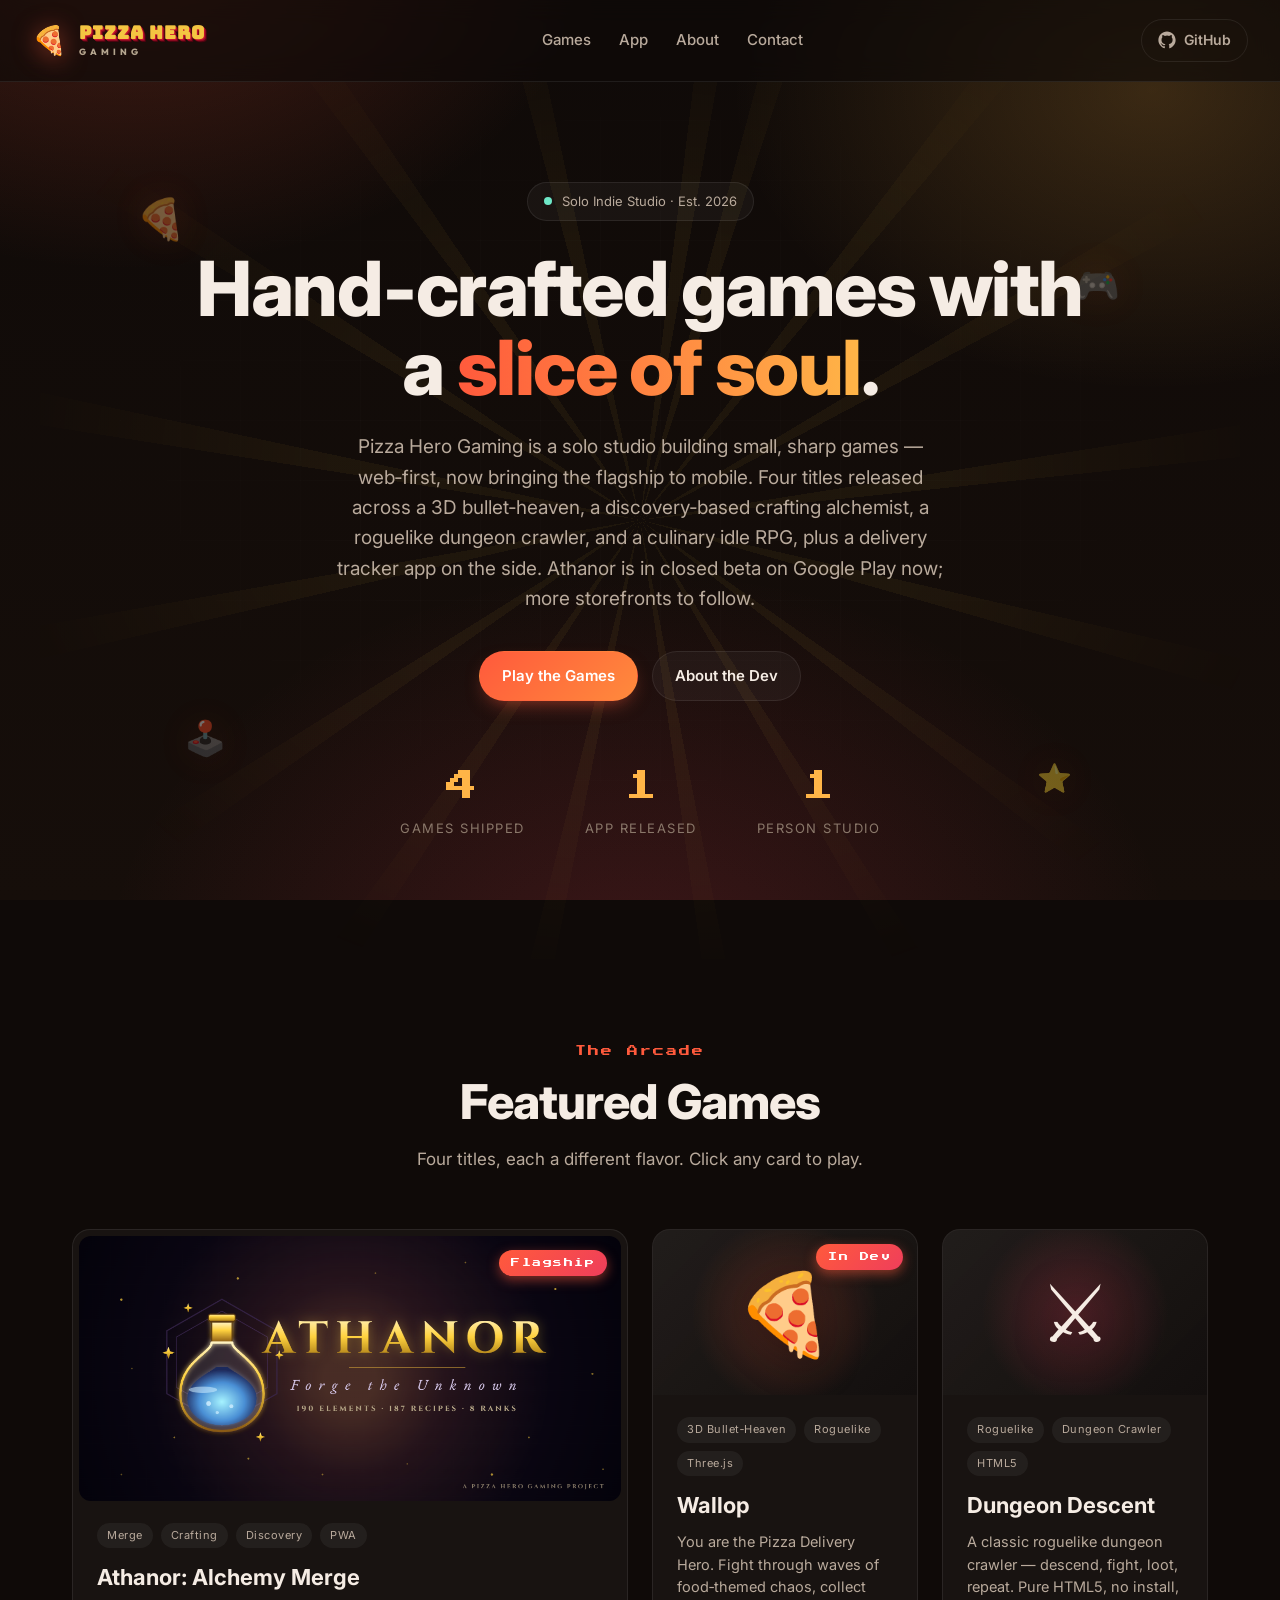
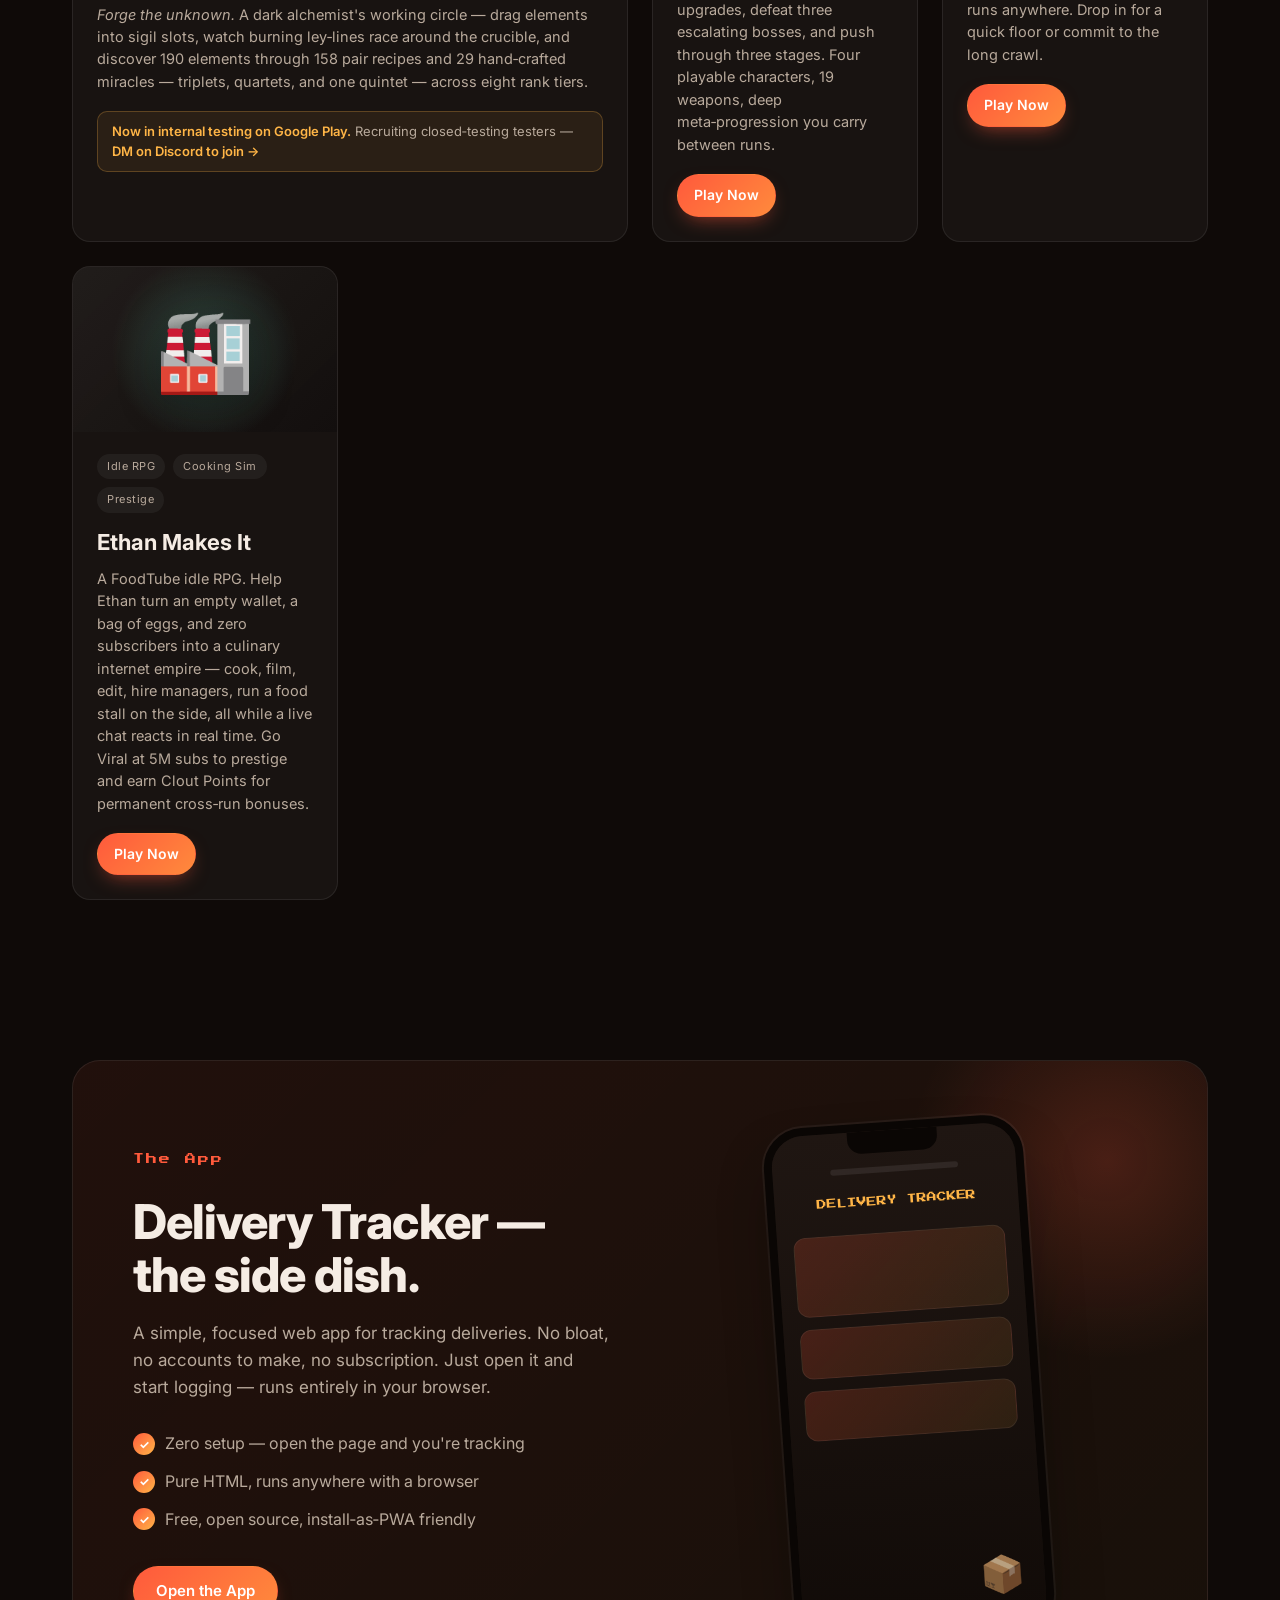
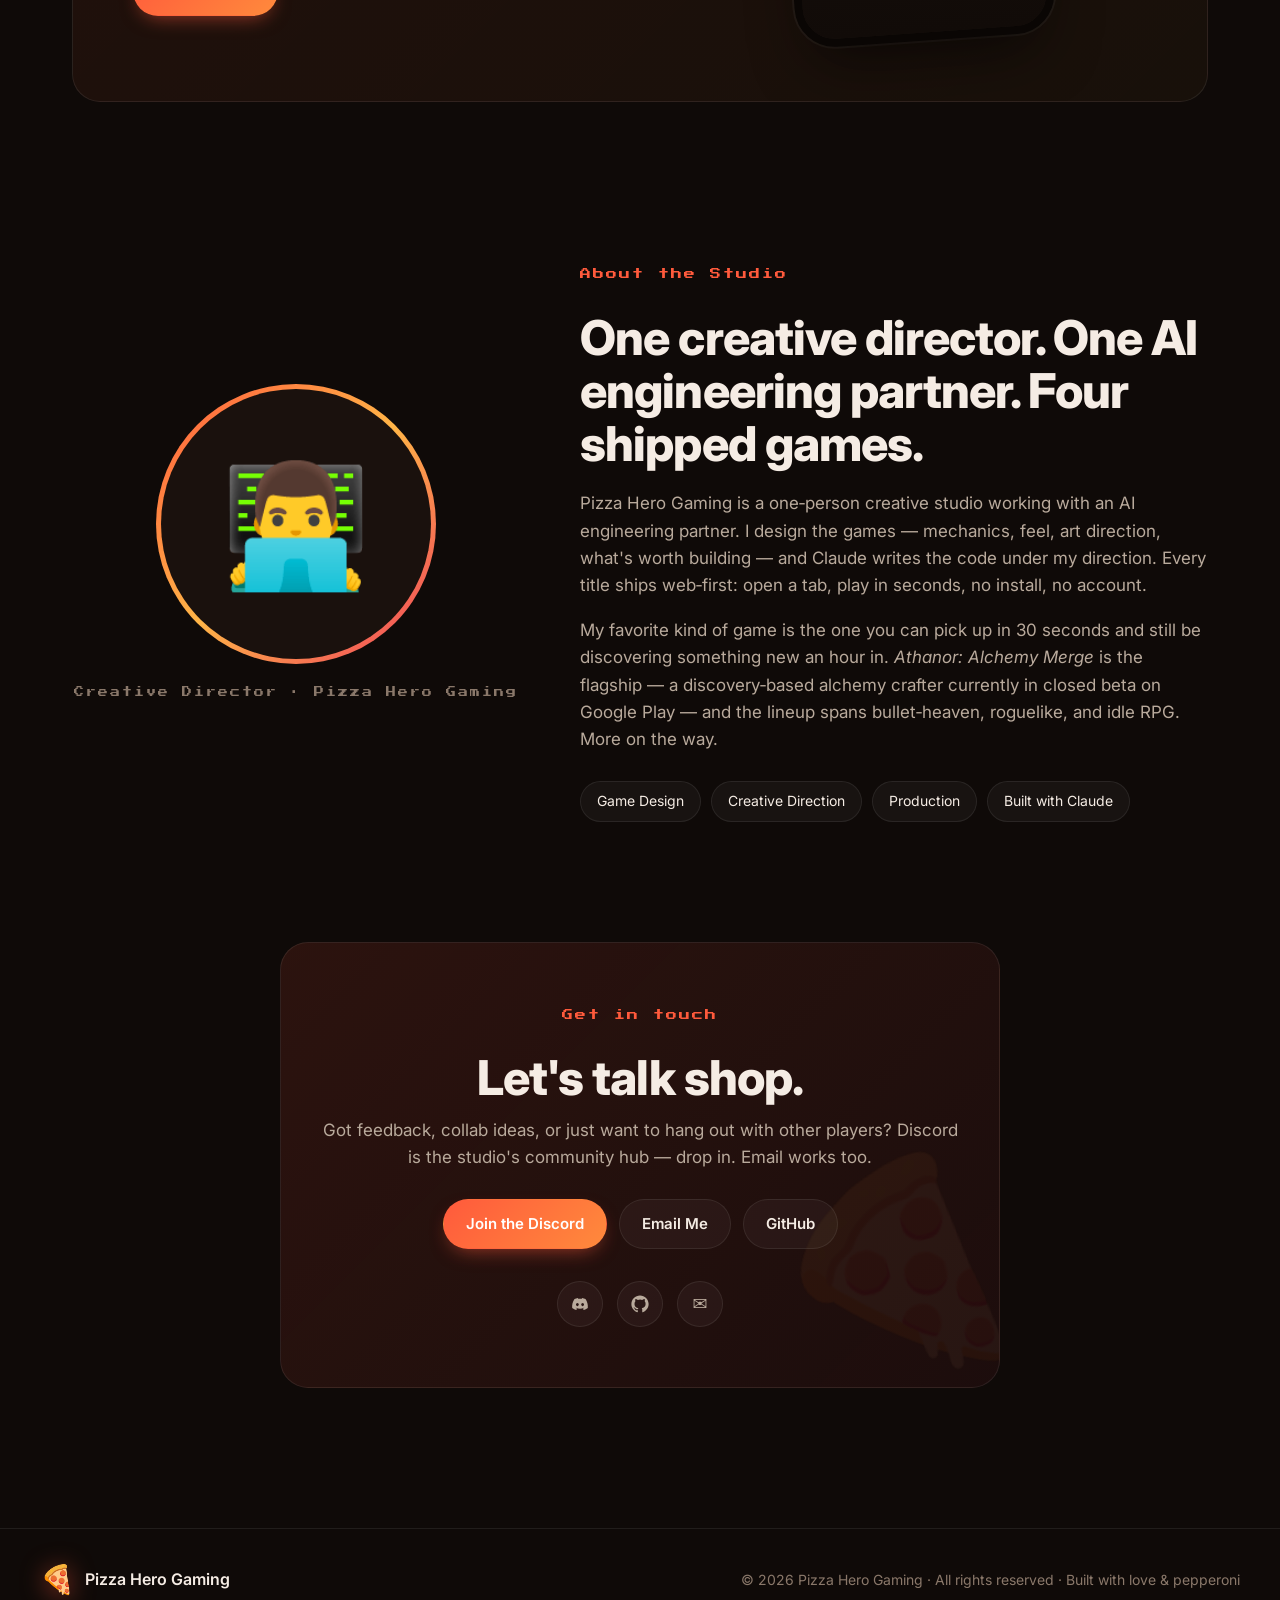
==== index.html @ c2ffacb4 "Polish Athanor flagship card: framed banner + drop redundant CTA - Bump banner max-height from 260px" ====
<!DOCTYPE html>
<html lang="en">
<head>
  <meta charset="UTF-8" />
  <meta name="viewport" content="width=device-width, initial-scale=1.0" />
  <meta name="description" content="Pizza Hero Gaming — solo indie game development. Four games and an app crafted with passion." />
  <meta name="theme-color" content="#0f0a08" />
  <title>Pizza Hero Gaming — Indie Games by a Solo Dev</title>
  <link rel="preconnect" href="https://fonts.googleapis.com" />
  <link rel="preconnect" href="https://fonts.gstatic.com" crossorigin />
  <link href="https://fonts.googleapis.com/css2?family=Press+Start+2P&family=Inter:wght@400;500;600;700;800&family=Bungee&family=Outfit:wght@400;600;800&display=swap" rel="stylesheet" />
  <link rel="stylesheet" href="styles.css" />
  <link rel="icon" href="data:image/svg+xml,%3Csvg xmlns='http://www.w3.org/2000/svg' viewBox='0 0 100 100'%3E%3Ctext y='80' font-size='80'%3E%F0%9F%8D%95%3C/text%3E%3C/svg%3E" />
</head>
<body>
  <a href="#top" class="skip-link">Skip to content</a>

  <!-- Animated background -->
  <div class="bg-glow" aria-hidden="true"></div>
  <div class="bg-grid" aria-hidden="true"></div>

  <!-- NAV -->
  <header class="nav">
    <a href="#top" class="brand" aria-label="Pizza Hero Gaming home">
      <span class="brand-icon">🍕</span>
      <span class="brand-text">
        <span class="brand-name">PIZZA HERO</span>
        <span class="brand-sub">GAMING</span>
      </span>
    </a>
    <nav class="nav-links" aria-label="Primary">
      <a href="#games">Games</a>
      <a href="#app">App</a>
      <a href="#about">About</a>
      <a href="#contact">Contact</a>
    </nav>
    <a href="https://github.com/pizzaherogaming" class="btn btn-ghost btn-sm" target="_blank" rel="noopener">
      <svg viewBox="0 0 24 24" width="18" height="18" fill="currentColor" aria-hidden="true"><path d="M12 .5C5.65.5.5 5.65.5 12c0 5.08 3.29 9.39 7.86 10.91.58.11.79-.25.79-.56v-2c-3.2.7-3.87-1.36-3.87-1.36-.52-1.32-1.27-1.67-1.27-1.67-1.04-.71.08-.69.08-.69 1.15.08 1.76 1.18 1.76 1.18 1.02 1.76 2.69 1.25 3.35.96.1-.75.4-1.25.73-1.54-2.55-.29-5.24-1.28-5.24-5.7 0-1.26.45-2.29 1.19-3.1-.12-.29-.51-1.47.11-3.06 0 0 .97-.31 3.18 1.19a11 11 0 0 1 5.79 0c2.21-1.5 3.18-1.19 3.18-1.19.62 1.59.23 2.77.11 3.06.74.81 1.19 1.84 1.19 3.1 0 4.43-2.69 5.41-5.25 5.69.41.36.78 1.06.78 2.14v3.17c0 .31.21.68.8.56C20.21 21.38 23.5 17.08 23.5 12 23.5 5.65 18.35.5 12 .5Z"/></svg>
      GitHub
    </a>
  </header>

  <!-- HERO -->
  <section id="top" class="hero">
    <div class="hero-bg" aria-hidden="true">
      <div class="hero-rays"></div>
      <div class="hero-shockwave"></div>
    </div>
    <div class="hero-inner">
      <div class="hero-badge">
        <span class="pulse"></span>
        Solo Indie Studio · Est. 2026
      </div>
      <h1 class="hero-title">
        Hand‑crafted games with a <span class="grad">slice of soul</span>.
      </h1>
      <p class="hero-lede">
        Pizza Hero Gaming is a solo studio building small, sharp games — web‑first,
        now bringing the flagship to mobile. Four titles released across a 3D bullet‑heaven,
        a discovery‑based crafting alchemist, a roguelike dungeon crawler, and a culinary
        idle RPG, plus a delivery tracker app on the side. Athanor is in closed beta on
        Google Play now; more storefronts to follow.
      </p>
      <div class="hero-cta">
        <a href="#games" class="btn btn-primary">Play the Games</a>
        <a href="#about" class="btn btn-secondary">About the Dev</a>
      </div>
      <div class="hero-stats">
        <div class="stat">
          <div class="stat-num">4</div>
          <div class="stat-label">Games shipped</div>
        </div>
        <div class="stat">
          <div class="stat-num">1</div>
          <div class="stat-label">App released</div>
        </div>
        <div class="stat">
          <div class="stat-num">1</div>
          <div class="stat-label">Person studio</div>
        </div>
      </div>
    </div>

    <!-- Floating pizza slices -->
    <div class="float float-1" aria-hidden="true">🍕</div>
    <div class="float float-2" aria-hidden="true">🎮</div>
    <div class="float float-3" aria-hidden="true">🕹️</div>
    <div class="float float-4" aria-hidden="true">⭐</div>
  </section>

  <!-- GAMES -->
  <section id="games" class="section">
    <div class="section-header">
      <span class="eyebrow">The Arcade</span>
      <h2>Featured Games</h2>
      <p class="section-lede">
        Four titles, each a different flavor. Click any card to play.
      </p>
    </div>

    <div class="games-grid">
      <!-- ATHANOR -->
      <article class="game-card featured" style="--accent: #ffb547;">
        <div class="game-art game-art-banner" aria-hidden="true">
          <img src="assets/feature-graphic.png" alt="" width="1024" height="500" loading="lazy" />
          <span class="ribbon">Flagship</span>
        </div>
        <div class="game-body">
          <div class="game-meta">
            <span class="tag">Merge</span>
            <span class="tag">Crafting</span>
            <span class="tag">Discovery</span>
            <span class="tag">PWA</span>
          </div>
          <h3>Athanor: Alchemy Merge</h3>
          <p>
            <em>Forge the unknown.</em> A dark alchemist's working circle — drag elements
            into sigil slots, watch burning ley‑lines race around the crucible, and
            discover 190 elements through 158 pair recipes and 29 hand‑crafted miracles —
            triplets, quartets, and one quintet — across eight rank tiers.
          </p>
          <div class="beta-callout">
            <strong>Now in internal testing on Google Play.</strong> Recruiting closed‑testing testers — <a href="https://discord.gg/WPsNeR7wyJ" target="_blank" rel="noopener">DM on Discord to join →</a>
          </div>
        </div>
      </article>

      <!-- WALLOP -->
      <article class="game-card" style="--accent: #ff5a3c;">
        <div class="game-art" aria-hidden="true">
          <span class="game-emoji">🍕</span>
          <div class="game-art-glow"></div>
          <span class="ribbon">In Dev</span>
        </div>
        <div class="game-body">
          <div class="game-meta">
            <span class="tag">3D Bullet‑Heaven</span>
            <span class="tag">Roguelike</span>
            <span class="tag">Three.js</span>
          </div>
          <h3>Wallop</h3>
          <p>
            You are the Pizza Delivery Hero. Fight through waves of food‑themed chaos,
            collect upgrades, defeat three escalating bosses, and push through three stages.
            Four playable characters, 19 weapons, deep meta‑progression you carry between runs.
          </p>
          <div class="game-actions">
            <a href="https://pizzaherogaming.github.io/Wallop/" target="_blank" rel="noopener" class="btn btn-primary btn-sm">Play Now</a>
          </div>
        </div>
      </article>

      <!-- DUNGEON-DESCENT -->
      <article class="game-card" style="--accent: #ef3e5b;">
        <div class="game-art" aria-hidden="true">
          <span class="game-emoji">⚔️</span>
          <div class="game-art-glow"></div>
        </div>
        <div class="game-body">
          <div class="game-meta">
            <span class="tag">Roguelike</span>
            <span class="tag">Dungeon Crawler</span>
            <span class="tag">HTML5</span>
          </div>
          <h3>Dungeon Descent</h3>
          <p>
            A classic roguelike dungeon crawler — descend, fight, loot, repeat. Pure
            HTML5, no install, runs anywhere. Drop in for a quick floor or commit to
            the long crawl.
          </p>
          <div class="game-actions">
            <a href="https://pizzaherogaming.github.io/Dungeon-Descent/" target="_blank" rel="noopener" class="btn btn-primary btn-sm">Play Now</a>
          </div>
        </div>
      </article>

      <!-- ETHAN MAKES IT -->
      <article class="game-card" style="--accent: #6ee7c7;">
        <div class="game-art" aria-hidden="true">
          <span class="game-emoji">🏭</span>
          <div class="game-art-glow"></div>
        </div>
        <div class="game-body">
          <div class="game-meta">
            <span class="tag">Idle RPG</span>
            <span class="tag">Cooking Sim</span>
            <span class="tag">Prestige</span>
          </div>
          <h3>Ethan Makes It</h3>
          <p>
            A FoodTube idle RPG. Help Ethan turn an empty wallet, a bag of eggs, and
            zero subscribers into a culinary internet empire — cook, film, edit, hire
            managers, run a food stall on the side, all while a live chat reacts in
            real time. Go Viral at 5M subs to prestige and earn Clout Points for
            permanent cross‑run bonuses.
          </p>
          <div class="game-actions">
            <a href="https://pizzaherogaming.github.io/EthanMakesIt/" target="_blank" rel="noopener" class="btn btn-primary btn-sm">Play Now</a>
          </div>
        </div>
      </article>
    </div>
  </section>

  <!-- APP -->
  <section id="app" class="section app-section">
    <div class="app-wrap">
      <div class="app-copy">
        <span class="eyebrow">The App</span>
        <h2>Delivery Tracker — the side dish.</h2>
        <p>
          A simple, focused web app for tracking deliveries. No bloat, no accounts to make,
          no subscription. Just open it and start logging — runs entirely in your browser.
        </p>
        <ul class="bullets">
          <li><span class="check">✓</span> Zero setup — open the page and you're tracking</li>
          <li><span class="check">✓</span> Pure HTML, runs anywhere with a browser</li>
          <li><span class="check">✓</span> Free, open source, install‑as‑PWA friendly</li>
        </ul>
        <div class="app-cta">
          <a href="https://pizzaherogaming.github.io/delivery-tracker/" target="_blank" rel="noopener" class="btn btn-primary">Open the App</a>
        </div>
      </div>
      <div class="app-mock" aria-hidden="true">
        <div class="phone">
          <div class="phone-notch"></div>
          <div class="phone-screen">
            <div class="screen-bar"></div>
            <div class="screen-title">DELIVERY TRACKER</div>
            <div class="screen-card"></div>
            <div class="screen-card sm"></div>
            <div class="screen-card sm"></div>
            <div class="screen-emoji">📦</div>
          </div>
        </div>
      </div>
    </div>
  </section>

  <!-- ABOUT -->
  <section id="about" class="section about-section">
    <div class="about-grid">
      <div class="about-photo" aria-hidden="true">
        <div class="photo-frame">
          <span class="photo-emoji">👨‍💻</span>
        </div>
        <div class="photo-tag">Creative Director · Pizza Hero Gaming</div>
      </div>
      <div class="about-copy">
        <span class="eyebrow">About the Studio</span>
        <h2>One creative director. One AI engineering partner. Four shipped games.</h2>
        <p>
          Pizza Hero Gaming is a one‑person creative studio working with an AI engineering
          partner. I design the games — mechanics, feel, art direction, what's worth
          building — and Claude writes the code under my direction. Every title ships
          web‑first: open a tab, play in seconds, no install, no account.
        </p>
        <p>
          My favorite kind of game is the one you can pick up in 30 seconds and still be
          discovering something new an hour in. <em>Athanor: Alchemy Merge</em> is the
          flagship — a discovery‑based alchemy crafter currently in closed beta on Google
          Play — and the lineup spans bullet‑heaven, roguelike, and idle RPG. More on
          the way.
        </p>
        <div class="skills">
          <span class="skill">Game Design</span>
          <span class="skill">Creative Direction</span>
          <span class="skill">Production</span>
          <span class="skill">Built with Claude</span>
        </div>
      </div>
    </div>
  </section>

  <!-- CONTACT -->
  <section id="contact" class="section contact-section">
    <div class="contact-card">
      <span class="eyebrow">Get in touch</span>
      <h2>Let's talk shop.</h2>
      <p>Got feedback, collab ideas, or just want to hang out with other players? Discord is the studio's community hub — drop in. Email works too.</p>
      <div class="contact-actions">
        <a href="https://discord.gg/WPsNeR7wyJ" target="_blank" rel="noopener" class="btn btn-primary">Join the Discord</a>
        <a href="mailto:pizzaherogaming@gmail.com" class="btn btn-secondary">Email Me</a>
        <a href="https://github.com/pizzaherogaming" target="_blank" rel="noopener" class="btn btn-secondary">GitHub</a>
      </div>
      <div class="socials">
        <a href="https://discord.gg/WPsNeR7wyJ" target="_blank" rel="noopener" aria-label="Discord" class="social">
          <svg viewBox="0 0 24 24" width="18" height="18" fill="currentColor" aria-hidden="true"><path d="M19.27 5.33C17.94 4.71 16.5 4.26 15 4a.09.09 0 0 0-.07.03c-.18.33-.39.76-.53 1.09a16.09 16.09 0 0 0-4.8 0c-.14-.34-.35-.76-.54-1.09-.01-.02-.04-.03-.07-.03-1.5.26-2.93.71-4.27 1.33-.01 0-.02.01-.03.02-2.72 4.07-3.47 8.03-3.1 11.95 0 .02.01.04.03.05 1.8 1.32 3.53 2.12 5.24 2.65.03.01.06 0 .07-.02.4-.55.76-1.13 1.07-1.74.02-.04 0-.08-.04-.09-.57-.22-1.11-.48-1.64-.78-.04-.02-.04-.08-.01-.11.11-.08.22-.17.33-.25.02-.02.05-.02.07-.01 3.44 1.57 7.15 1.57 10.55 0 .02-.01.05-.01.07.01.11.09.22.17.33.26.04.03.04.09-.01.11-.52.31-1.07.56-1.64.78-.04.01-.05.06-.04.09.32.61.68 1.19 1.07 1.74.03.01.06.02.09.01 1.72-.53 3.45-1.33 5.25-2.65.02-.01.03-.03.03-.05.44-4.53-.73-8.46-3.1-11.95-.01-.01-.02-.02-.04-.02zM8.52 14.91c-1.03 0-1.89-.95-1.89-2.12s.84-2.12 1.89-2.12c1.06 0 1.9.96 1.89 2.12 0 1.17-.84 2.12-1.89 2.12zm6.97 0c-1.03 0-1.89-.95-1.89-2.12s.84-2.12 1.89-2.12c1.06 0 1.9.96 1.89 2.12 0 1.17-.83 2.12-1.89 2.12z"/></svg>
        </a>
        <a href="https://github.com/pizzaherogaming" target="_blank" rel="noopener" aria-label="GitHub" class="social">
          <svg viewBox="0 0 24 24" width="18" height="18" fill="currentColor" aria-hidden="true"><path d="M12 .5C5.65.5.5 5.65.5 12c0 5.08 3.29 9.39 7.86 10.91.58.11.79-.25.79-.56v-2c-3.2.7-3.87-1.36-3.87-1.36-.52-1.32-1.27-1.67-1.27-1.67-1.04-.71.08-.69.08-.69 1.15.08 1.76 1.18 1.76 1.18 1.02 1.76 2.69 1.25 3.35.96.1-.75.4-1.25.73-1.54-2.55-.29-5.24-1.28-5.24-5.7 0-1.26.45-2.29 1.19-3.1-.12-.29-.51-1.47.11-3.06 0 0 .97-.31 3.18 1.19a11 11 0 0 1 5.79 0c2.21-1.5 3.18-1.19 3.18-1.19.62 1.59.23 2.77.11 3.06.74.81 1.19 1.84 1.19 3.1 0 4.43-2.69 5.41-5.25 5.69.41.36.78 1.06.78 2.14v3.17c0 .31.21.68.8.56C20.21 21.38 23.5 17.08 23.5 12 23.5 5.65 18.35.5 12 .5Z"/></svg>
        </a>
        <a href="mailto:pizzaherogaming@gmail.com" aria-label="Email" class="social">✉</a>
      </div>
    </div>
  </section>

  <!-- FOOTER -->
  <footer class="footer">
    <div class="footer-inner">
      <div class="footer-brand">
        <span class="brand-icon">🍕</span>
        <span>Pizza Hero Gaming</span>
      </div>
      <div class="footer-meta">
        © <span id="year"></span> Pizza Hero Gaming · All rights reserved · Built with love &amp; pepperoni
      </div>
    </div>
  </footer>

  <script src="script.js"></script>
</body>
</html>
---- styles.css ----
/* =========================================================
   PIZZA HERO GAMING — stylesheet
   Pizza-warm palette × dark gaming aesthetic
   ========================================================= */

:root {
  /* Palette */
  --bg: #0f0a08;
  --bg-2: #1a110d;
  --surface: rgba(255, 255, 255, 0.04);
  --surface-2: rgba(255, 255, 255, 0.06);
  --border: rgba(255, 255, 255, 0.08);
  --text: #f5ece4;
  --text-dim: #b9aa9c;
  --text-faint: #8a786a;

  --primary: #ff5a3c;       /* tomato red */
  --primary-2: #ff8a3c;     /* orange */
  --accent: #ffb547;        /* cheese yellow */
  --accent-2: #ef3e5b;      /* pepperoni */
  --good: #6ee7c7;

  /* Effects */
  --shadow-lg: 0 30px 80px -20px rgba(255, 90, 60, 0.25),
               0 10px 30px -10px rgba(0, 0, 0, 0.5);
  --shadow-md: 0 10px 30px -10px rgba(0, 0, 0, 0.5);
  --radius: 18px;
  --radius-sm: 10px;

  /* Type */
  --font-display: 'Press Start 2P', system-ui, sans-serif;
  --font-body: 'Inter', system-ui, -apple-system, Segoe UI, Roboto, sans-serif;
}

* { box-sizing: border-box; }

html { scroll-behavior: smooth; }

body {
  margin: 0;
  background: var(--bg);
  color: var(--text);
  font-family: var(--font-body);
  font-size: 16px;
  line-height: 1.6;
  -webkit-font-smoothing: antialiased;
  overflow-x: hidden;
}

a { color: inherit; text-decoration: none; }

/* Beta / testing callout (game cards) */
.beta-callout {
  margin-top: 14px;
  padding: 10px 14px;
  background: rgba(255, 181, 71, 0.08);
  border: 1px solid rgba(255, 181, 71, 0.25);
  border-radius: var(--radius-sm);
  font-size: 13px;
  color: var(--text-dim);
  line-height: 1.5;
}
.beta-callout strong {
  color: var(--accent);
  font-weight: 600;
}
.beta-callout a {
  color: var(--accent);
  font-weight: 600;
  white-space: nowrap;
}
.beta-callout a:hover { text-decoration: underline; }

/* Keyboard-only skip link */
.skip-link {
  position: absolute;
  top: -100px;
  left: 16px;
  padding: 12px 18px;
  background: var(--primary);
  color: #fff;
  font-weight: 600;
  border-radius: 8px;
  z-index: 100;
  transition: top 0.2s ease;
}
.skip-link:focus { top: 16px; outline: 2px solid var(--accent); outline-offset: 2px; }

/* =========================================================
   Background glow + grid
   ========================================================= */
.bg-glow {
  position: fixed; inset: 0; z-index: -2;
  background:
    radial-gradient(800px 600px at 10% -10%, rgba(255, 90, 60, 0.25), transparent 60%),
    radial-gradient(700px 500px at 90% 10%, rgba(255, 181, 71, 0.18), transparent 60%),
    radial-gradient(900px 700px at 50% 110%, rgba(239, 62, 91, 0.18), transparent 60%),
    linear-gradient(180deg, #0f0a08 0%, #160e0a 100%);
}

.bg-grid {
  position: fixed; inset: 0; z-index: -1; opacity: 0.35;
  background-image:
    linear-gradient(rgba(255, 255, 255, 0.04) 1px, transparent 1px),
    linear-gradient(90deg, rgba(255, 255, 255, 0.04) 1px, transparent 1px);
  background-size: 60px 60px;
  mask-image: radial-gradient(ellipse at center, black 30%, transparent 80%);
}

/* =========================================================
   NAV
   ========================================================= */
.nav {
  position: sticky; top: 0; z-index: 50;
  display: flex; align-items: center; justify-content: space-between;
  padding: 18px 32px;
  backdrop-filter: blur(12px);
  -webkit-backdrop-filter: blur(12px);
  background: rgba(15, 10, 8, 0.65);
  border-bottom: 1px solid var(--border);
}

.brand {
  display: flex; align-items: center; gap: 12px;
  font-weight: 800;
}

.brand-icon {
  font-size: 28px;
  filter: drop-shadow(0 4px 12px rgba(255, 90, 60, 0.5));
  animation: spin 30s linear infinite;
  display: inline-block;
}

@keyframes spin { to { transform: rotate(360deg); } }

.brand-text {
  display: flex; flex-direction: column; line-height: 1;
}

.brand-name {
  font-family: 'Bungee', sans-serif;
  font-size: 18px;
  letter-spacing: 0.035em;
  color: #f4c542;
  text-shadow:
    1px 1px 0 #c8102e,
    2px 2px 0 #8b0a1f,
    3px 3px 0 #4a0410;
  display: inline-flex;
  gap: 0.015em;
}
.brand-name span {
  display: inline-block;
  opacity: 0;
  transform: scale(2) translateY(-8px) rotate(-6deg);
  animation: brand-letter 0.55s cubic-bezier(0.34, 1.7, 0.64, 1) forwards;
}
.brand-name .brand-space { width: 0.3em; }
@keyframes brand-letter {
  0%   { opacity: 0; transform: scale(2) translateY(-8px) rotate(-6deg); }
  60%  { opacity: 1; transform: scale(0.9) translateY(0) rotate(2deg); }
  100% { opacity: 1; transform: scale(1) translateY(0) rotate(0); }
}

.brand-sub {
  font-family: 'Outfit', sans-serif;
  font-weight: 800;
  font-size: 9px;
  color: rgba(245, 230, 200, 0.7);
  margin-top: 5px;
  letter-spacing: 0.45em;
}

.nav-links {
  display: flex; gap: 28px;
  font-weight: 500;
  font-size: 15px;
}

.nav-links a {
  color: var(--text-dim);
  transition: color 0.2s ease;
  position: relative;
}

.nav-links a:hover { color: var(--text); }
.nav-links a::after {
  content: '';
  position: absolute; left: 0; right: 0; bottom: -6px;
  height: 2px; background: var(--primary);
  transform: scaleX(0); transform-origin: left;
  transition: transform 0.25s ease;
}
.nav-links a:hover::after { transform: scaleX(1); }

/* =========================================================
   Buttons
   ========================================================= */
.btn {
  display: inline-flex; align-items: center; gap: 8px;
  padding: 12px 22px;
  border-radius: 999px;
  font-weight: 600;
  font-size: 15px;
  cursor: pointer;
  transition: transform 0.15s ease, box-shadow 0.2s ease, background 0.2s ease;
  border: 1px solid transparent;
  white-space: nowrap;
}

.btn-sm { padding: 9px 16px; font-size: 14px; }

.btn-primary {
  background: linear-gradient(135deg, var(--primary), var(--primary-2));
  color: #fff;
  box-shadow: 0 8px 20px -8px rgba(255, 90, 60, 0.6);
}
.btn-primary:hover {
  transform: translateY(-2px);
  box-shadow: 0 12px 28px -8px rgba(255, 90, 60, 0.8);
}

.btn-secondary {
  background: var(--surface);
  color: var(--text);
  border-color: var(--border);
}
.btn-secondary:hover {
  background: var(--surface-2);
  transform: translateY(-2px);
}

.btn-ghost {
  background: transparent;
  color: var(--text-dim);
  border-color: var(--border);
}
.btn-ghost:hover {
  color: var(--text);
  background: var(--surface);
  border-color: rgba(255, 255, 255, 0.2);
}

/* =========================================================
   HERO
   ========================================================= */
.hero {
  position: relative;
  padding: 100px 32px 120px;
  max-width: 1200px;
  margin: 0 auto;
  text-align: center;
  overflow: hidden;
}

/* Splash-derived ambient backdrop (rays + one-time shockwave) */
.hero-bg {
  position: absolute;
  inset: 0;
  z-index: 0;
  pointer-events: none;
  mask-image: radial-gradient(ellipse at 50% 45%, black 35%, transparent 78%);
  -webkit-mask-image: radial-gradient(ellipse at 50% 45%, black 35%, transparent 78%);
}
.hero-rays {
  position: absolute;
  top: 50%; left: 50%;
  width: 220vmax; height: 220vmax;
  background: repeating-conic-gradient(
    from 0deg,
    rgba(244, 197, 66, 0.055) 0deg 3deg,
    transparent 3deg 22deg
  );
  transform: translate(-50%, -50%) rotate(15deg);
  animation: hero-rays-spin 90s linear infinite;
}
@keyframes hero-rays-spin {
  from { transform: translate(-50%, -50%) rotate(15deg); }
  to   { transform: translate(-50%, -50%) rotate(375deg); }
}
.hero-shockwave {
  position: absolute;
  left: 50%; top: 38%;
  width: 100px; height: 100px;
  border-radius: 50%;
  border: 2px solid rgba(244, 197, 66, 0.55);
  transform: translate(-50%, -50%) scale(0);
  opacity: 0;
  animation: hero-shockwave 1.5s 0.5s cubic-bezier(0.16, 1, 0.3, 1) forwards;
}
@keyframes hero-shockwave {
  0%   { opacity: 0.55; transform: translate(-50%, -50%) scale(0);  border-width: 3px; }
  100% { opacity: 0;    transform: translate(-50%, -50%) scale(11); border-width: 1px; }
}

@media (prefers-reduced-motion: reduce) {
  .hero-rays { animation: none; }
  .hero-shockwave { animation: none; opacity: 0; }
  .brand-name span { animation: none; opacity: 1; transform: none; }
  .brand-icon { animation: none; }
}

.hero-inner { position: relative; z-index: 2; max-width: 900px; margin: 0 auto; }

.hero-badge {
  display: inline-flex; align-items: center; gap: 10px;
  padding: 8px 16px;
  background: var(--surface);
  border: 1px solid var(--border);
  border-radius: 999px;
  font-size: 13px;
  color: var(--text-dim);
  margin-bottom: 28px;
}

.pulse {
  width: 8px; height: 8px; border-radius: 50%;
  background: var(--good);
  box-shadow: 0 0 0 0 rgba(110, 231, 199, 0.6);
  animation: pulse 2s infinite;
}

@keyframes pulse {
  0%   { box-shadow: 0 0 0 0 rgba(110, 231, 199, 0.6); }
  70%  { box-shadow: 0 0 0 12px rgba(110, 231, 199, 0); }
  100% { box-shadow: 0 0 0 0 rgba(110, 231, 199, 0); }
}

.hero-title {
  font-size: clamp(40px, 7vw, 76px);
  font-weight: 800;
  line-height: 1.05;
  letter-spacing: -0.02em;
  margin: 0 0 24px;
}

.grad {
  background: linear-gradient(90deg, var(--primary), var(--accent), var(--primary));
  background-size: 200% 100%;
  -webkit-background-clip: text;
  background-clip: text;
  color: transparent;
  animation: shimmer 6s linear infinite;
}

@keyframes shimmer {
  to { background-position: 200% 0; }
}

.hero-lede {
  font-size: 19px;
  color: var(--text-dim);
  max-width: 620px;
  margin: 0 auto 36px;
}

.hero-cta {
  display: flex; gap: 14px; justify-content: center; flex-wrap: wrap;
  margin-bottom: 60px;
}

.hero-stats {
  display: flex; justify-content: center; gap: 60px; flex-wrap: wrap;
}

.stat-num {
  font-family: var(--font-display);
  font-size: 32px;
  color: var(--accent);
  margin-bottom: 6px;
}

.stat-label {
  font-size: 13px;
  color: var(--text-faint);
  text-transform: uppercase;
  letter-spacing: 1.5px;
}

/* Floating emoji */
.float {
  position: absolute;
  font-size: 40px;
  opacity: 0.4;
  z-index: 1;
  animation: drift 12s ease-in-out infinite;
  filter: drop-shadow(0 0 20px rgba(255, 90, 60, 0.3));
}
.float-1 { top: 12%;  left: 8%;  animation-delay: 0s; }
.float-2 { top: 20%;  right: 10%; animation-delay: 2s; font-size: 36px; }
.float-3 { bottom: 22%; left: 12%; animation-delay: 4s; font-size: 34px; }
.float-4 { bottom: 18%; right: 14%; animation-delay: 6s; font-size: 28px; }

@keyframes drift {
  0%, 100% { transform: translateY(0) rotate(-5deg); }
  50%      { transform: translateY(-20px) rotate(5deg); }
}

/* =========================================================
   Sections
   ========================================================= */
.section {
  max-width: 1200px;
  margin: 0 auto;
  padding: 80px 32px;
}

.section-header {
  text-align: center;
  max-width: 700px;
  margin: 0 auto 56px;
}

.eyebrow {
  display: inline-block;
  font-family: var(--font-display);
  font-size: 11px;
  color: var(--primary);
  letter-spacing: 2px;
  margin-bottom: 16px;
}

.section h2 {
  font-size: clamp(32px, 5vw, 48px);
  font-weight: 800;
  letter-spacing: -0.02em;
  margin: 0 0 16px;
  line-height: 1.1;
}

.section-lede {
  color: var(--text-dim);
  font-size: 17px;
}

/* =========================================================
   GAMES GRID
   ========================================================= */
.games-grid {
  display: grid;
  grid-template-columns: repeat(auto-fit, minmax(260px, 1fr));
  gap: 24px;
}

.game-card {
  background: var(--surface);
  border: 1px solid var(--border);
  border-radius: var(--radius);
  overflow: hidden;
  transition: transform 0.3s ease, box-shadow 0.3s ease, border-color 0.3s ease;
  position: relative;
}

.game-card::before {
  content: '';
  position: absolute; inset: 0;
  border-radius: var(--radius);
  padding: 1px;
  background: linear-gradient(135deg, var(--accent), transparent);
  -webkit-mask: linear-gradient(#fff 0 0) content-box, linear-gradient(#fff 0 0);
  -webkit-mask-composite: xor;
  mask-composite: exclude;
  opacity: 0;
  transition: opacity 0.3s ease;
  pointer-events: none;
}

.game-card:hover {
  transform: translateY(-6px);
  box-shadow: 0 20px 40px -15px rgba(0, 0, 0, 0.6),
              0 0 0 1px var(--accent);
  border-color: transparent;
}

.game-card:hover::before { opacity: 1; }

.game-art {
  position: relative;
  aspect-ratio: 16 / 10;
  background: linear-gradient(135deg, rgba(255,255,255,0.04), rgba(0,0,0,0.2));
  display: flex; align-items: center; justify-content: center;
  overflow: hidden;
}

.game-art-glow {
  position: absolute; inset: 0;
  background: radial-gradient(circle at center, var(--accent) 0%, transparent 60%);
  opacity: 0.25;
  transition: opacity 0.3s ease, transform 0.6s ease;
}

.game-card:hover .game-art-glow {
  opacity: 0.4;
  transform: scale(1.15);
}

.game-emoji {
  font-size: 80px;
  filter: drop-shadow(0 4px 20px rgba(0,0,0,0.4));
  position: relative;
  z-index: 1;
  transition: transform 0.3s ease;
}

.game-card:hover .game-emoji { transform: scale(1.1) rotate(-5deg); }

/* Banner-art variant — real Play Store feature graphic instead of emoji.
   Native ratio is 2.05:1 (1024×500). Cap height so the art block isn't
   top-heavy at full card width, but leave enough room that the full
   focal strip (wordmark + tagline + "190 elements · 187 recipes · 8
   ranks" stat line) stays visible. Only the dead-space top stars and
   the small "A PIZZA HERO GAMING PROJECT" attribution at the bottom
   get cropped. */
.game-art-banner {
  aspect-ratio: 1024 / 500;
  max-height: 340px;
  background: #0a0405;
  display: block;
  margin: 6px 6px 0;
  border-radius: 12px;
  overflow: hidden;
}
.game-art-banner img {
  width: 100%;
  height: 100%;
  object-fit: cover;
  object-position: center;
  display: block;
  transition: transform 0.5s ease;
}
.game-card:hover .game-art-banner img {
  transform: scale(1.04);
}
@media (max-width: 720px) {
  .game-art-banner { max-height: 220px; margin: 4px 4px 0; }
}

.ribbon {
  position: absolute;
  top: 14px; right: 14px;
  font-family: var(--font-display);
  font-size: 9px;
  letter-spacing: 1.5px;
  padding: 6px 12px;
  background: linear-gradient(135deg, var(--primary), var(--accent-2));
  color: #fff;
  border-radius: 999px;
  box-shadow: 0 4px 12px rgba(255, 90, 60, 0.5);
  z-index: 2;
}

.game-card.featured {
  grid-column: span 2;
}

@media (max-width: 720px) {
  .game-card.featured { grid-column: span 1; }
}

.game-body { padding: 22px 24px 24px; }

.game-meta {
  display: flex; gap: 8px; flex-wrap: wrap;
  margin-bottom: 12px;
}

.tag {
  font-size: 11px;
  padding: 4px 10px;
  border-radius: 999px;
  background: rgba(255, 255, 255, 0.05);
  color: var(--text-dim);
  letter-spacing: 0.5px;
}

.game-body h3 {
  font-size: 22px;
  margin: 0 0 8px;
  font-weight: 700;
}

.game-body p {
  color: var(--text-dim);
  font-size: 14.5px;
  margin: 0 0 18px;
  line-height: 1.55;
}

.game-actions { display: flex; gap: 10px; }

/* =========================================================
   APP SECTION
   ========================================================= */
.app-section {
  position: relative;
}

.app-wrap {
  display: grid;
  grid-template-columns: 1fr 1fr;
  gap: 60px;
  align-items: center;
  background: linear-gradient(135deg, rgba(255, 90, 60, 0.08), rgba(255, 181, 71, 0.04));
  border: 1px solid var(--border);
  border-radius: 28px;
  padding: 60px;
  position: relative;
  overflow: hidden;
}

.app-wrap::before {
  content: '';
  position: absolute;
  top: -100px; right: -100px;
  width: 400px; height: 400px;
  background: radial-gradient(circle, rgba(255, 90, 60, 0.2), transparent 70%);
  pointer-events: none;
}

.app-copy h2 { margin-top: 12px; margin-bottom: 18px; }
.app-copy p { color: var(--text-dim); margin: 0 0 24px; font-size: 17px; }

.bullets { list-style: none; padding: 0; margin: 0 0 28px; }
.bullets li {
  display: flex; align-items: center; gap: 10px;
  padding: 6px 0;
  color: var(--text-dim);
}

.check {
  display: inline-flex; align-items: center; justify-content: center;
  width: 22px; height: 22px; border-radius: 50%;
  background: linear-gradient(135deg, var(--primary), var(--accent));
  color: #fff; font-size: 12px; font-weight: 700;
  flex-shrink: 0;
}

.app-cta { display: flex; gap: 12px; flex-wrap: wrap; }

/* Phone mockup */
.app-mock { display: flex; justify-content: center; }

.phone {
  width: 260px; height: 520px;
  background: #1a1410;
  border-radius: 40px;
  border: 8px solid #0a0604;
  box-shadow: 0 30px 60px -20px rgba(0, 0, 0, 0.6),
              0 0 0 2px rgba(255, 255, 255, 0.05),
              inset 0 0 20px rgba(0, 0, 0, 0.4);
  position: relative;
  overflow: hidden;
  transform: rotate(-4deg);
  transition: transform 0.4s ease;
}

.phone:hover { transform: rotate(0deg) scale(1.02); }

.phone-notch {
  width: 90px; height: 22px;
  background: #0a0604;
  border-radius: 0 0 14px 14px;
  margin: 0 auto;
  position: absolute; top: 0; left: 50%;
  transform: translateX(-50%);
  z-index: 2;
}

.phone-screen {
  height: 100%;
  padding: 36px 16px 16px;
  background: linear-gradient(180deg, #1f1612, #110b08);
  display: flex; flex-direction: column;
  gap: 12px;
  position: relative;
}

.screen-bar {
  height: 6px; width: 60%;
  background: rgba(255, 255, 255, 0.08);
  border-radius: 4px;
  margin: 0 auto 8px;
}

.screen-title {
  font-family: var(--font-display);
  font-size: 10px;
  text-align: center;
  color: var(--accent);
  margin-bottom: 12px;
}

.screen-card {
  height: 80px;
  background: linear-gradient(135deg, rgba(255, 90, 60, 0.2), rgba(255, 181, 71, 0.1));
  border: 1px solid rgba(255, 255, 255, 0.06);
  border-radius: 12px;
}

.screen-card.sm { height: 50px; }

.screen-emoji {
  position: absolute;
  bottom: 24px; right: 20px;
  font-size: 36px;
  opacity: 0.7;
}

/* =========================================================
   ABOUT
   ========================================================= */
.about-grid {
  display: grid;
  grid-template-columns: 1fr 1.4fr;
  gap: 60px;
  align-items: center;
}

.about-photo { text-align: center; }

.photo-frame {
  width: 280px; height: 280px;
  margin: 0 auto;
  border-radius: 50%;
  background: linear-gradient(135deg, var(--primary), var(--accent), var(--accent-2));
  padding: 5px;
  position: relative;
  animation: float-photo 6s ease-in-out infinite;
}

.photo-frame::before {
  content: '';
  position: absolute; inset: 5px;
  border-radius: 50%;
  background: var(--bg-2);
}

.photo-emoji {
  position: absolute; inset: 0;
  display: flex; align-items: center; justify-content: center;
  font-size: 120px;
  z-index: 1;
}

@keyframes float-photo {
  0%, 100% { transform: translateY(0); }
  50%      { transform: translateY(-12px); }
}

.photo-tag {
  margin-top: 20px;
  font-family: var(--font-display);
  font-size: 10px;
  color: var(--text-faint);
  letter-spacing: 2px;
}

.about-copy h2 { margin-top: 12px; margin-bottom: 20px; }
.about-copy p { color: var(--text-dim); font-size: 17px; margin: 0 0 18px; }

.skills {
  display: flex; flex-wrap: wrap; gap: 10px;
  margin-top: 28px;
}

.skill {
  padding: 8px 16px;
  background: var(--surface);
  border: 1px solid var(--border);
  border-radius: 999px;
  font-size: 14px;
  color: var(--text);
  transition: all 0.2s ease;
}

.skill:hover {
  background: var(--surface-2);
  border-color: var(--primary);
  color: var(--primary);
}

/* =========================================================
   CONTACT
   ========================================================= */
.contact-section { padding-top: 40px; }

.contact-card {
  max-width: 720px;
  margin: 0 auto;
  text-align: center;
  padding: 60px 40px;
  background: linear-gradient(135deg, rgba(255, 90, 60, 0.12), rgba(239, 62, 91, 0.06));
  border: 1px solid var(--border);
  border-radius: 28px;
  position: relative;
  overflow: hidden;
}

.contact-card::before {
  content: '🍕';
  position: absolute;
  font-size: 200px;
  opacity: 0.05;
  bottom: -40px; right: -20px;
  transform: rotate(-15deg);
}

.contact-card h2 { margin: 12px 0 12px; }
.contact-card p { color: var(--text-dim); font-size: 17px; margin: 0 0 28px; }

.contact-actions {
  display: flex; gap: 12px; justify-content: center; flex-wrap: wrap;
  margin-bottom: 32px;
}

.socials {
  display: flex; gap: 14px; justify-content: center;
}

.social {
  width: 46px; height: 46px;
  border-radius: 50%;
  background: var(--surface);
  border: 1px solid var(--border);
  display: inline-flex; align-items: center; justify-content: center;
  font-size: 18px;
  color: var(--text-dim);
  transition: all 0.2s ease;
}

.social:hover {
  background: var(--primary);
  border-color: var(--primary);
  color: #fff;
  transform: translateY(-3px) scale(1.05);
}

/* =========================================================
   FOOTER
   ========================================================= */
.footer {
  margin-top: 60px;
  border-top: 1px solid var(--border);
  padding: 28px 32px;
}

.footer-inner {
  max-width: 1200px;
  margin: 0 auto;
  display: flex; justify-content: space-between; align-items: center;
  flex-wrap: wrap; gap: 16px;
}

.footer-brand {
  display: flex; align-items: center; gap: 10px;
  font-weight: 600;
}

.footer-meta { color: var(--text-faint); font-size: 14px; }

/* =========================================================
   Responsive
   ========================================================= */
@media (max-width: 900px) {
  .nav-links { display: none; }
  .app-wrap { grid-template-columns: 1fr; padding: 40px 28px; gap: 40px; }
  .about-grid { grid-template-columns: 1fr; text-align: center; gap: 40px; }
  .skills { justify-content: center; }
  .hero-stats { gap: 32px; }
  .stat-num { font-size: 24px; }
}

@media (max-width: 600px) {
  .nav { padding: 14px 18px; }
  .section { padding: 60px 18px; }
  .hero { padding: 60px 18px 80px; }
  .contact-card { padding: 44px 24px; }
  .phone { width: 220px; height: 440px; }
  .photo-frame { width: 220px; height: 220px; }
  .photo-emoji { font-size: 100px; }
}

/* Reveal on scroll */
.reveal {
  opacity: 0;
  transform: translateY(20px);
  transition: opacity 0.7s ease, transform 0.7s ease;
}
.reveal.in {
  opacity: 1;
  transform: translateY(0);
}

@media (prefers-reduced-motion: reduce) {
  *, *::before, *::after {
    animation: none !important;
    transition: none !important;
  }
}
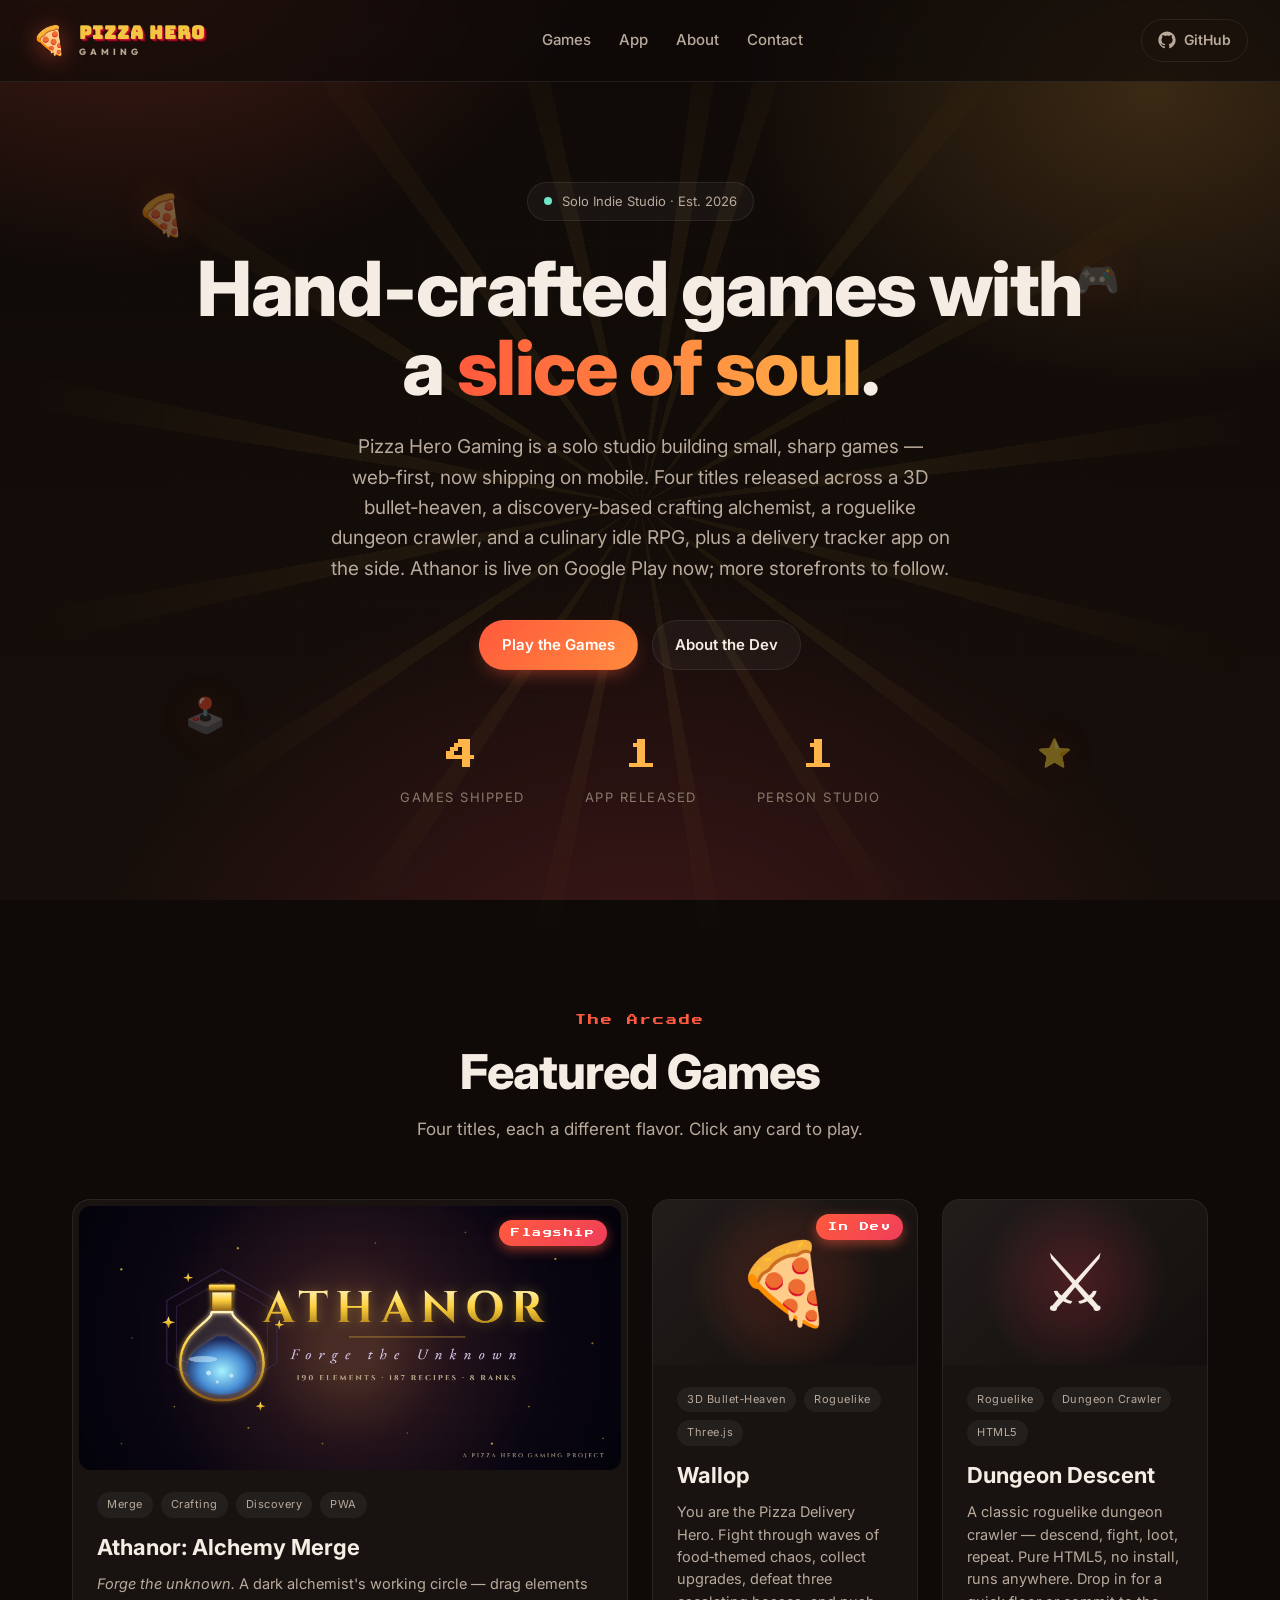
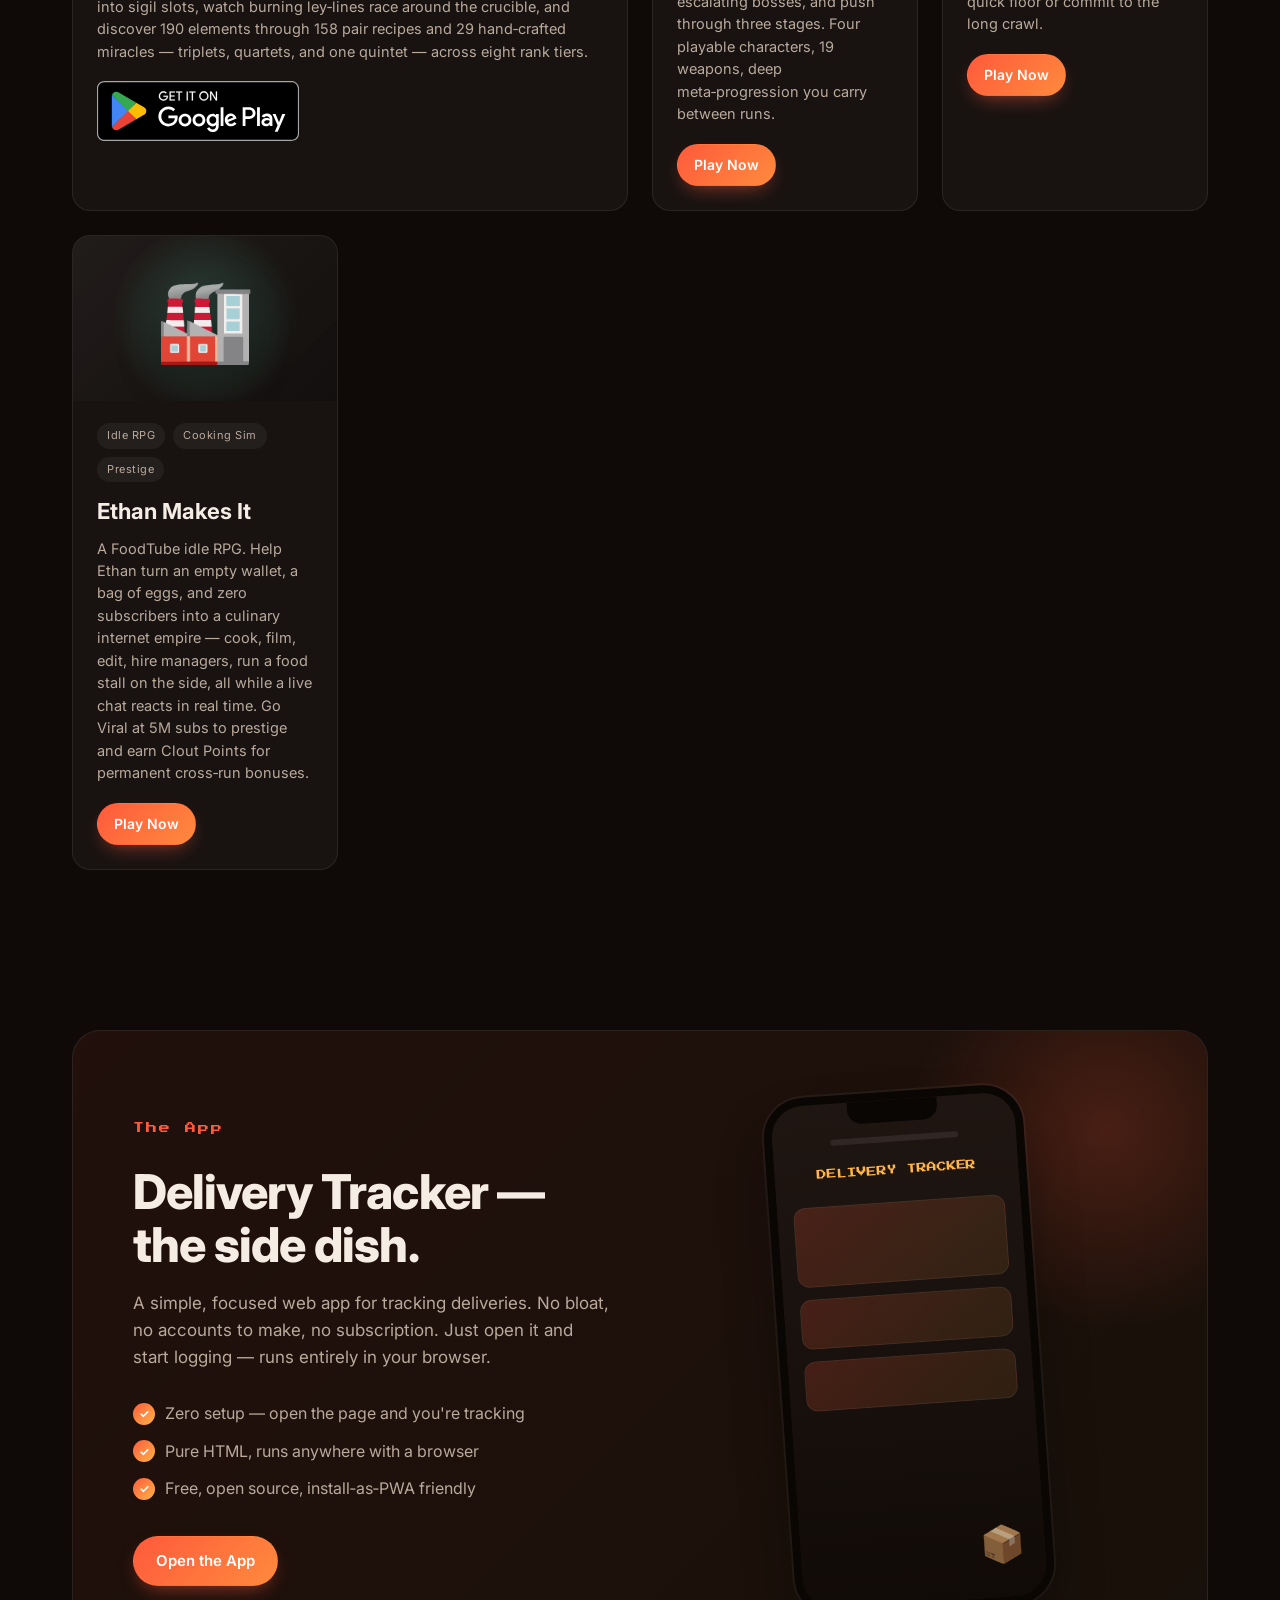
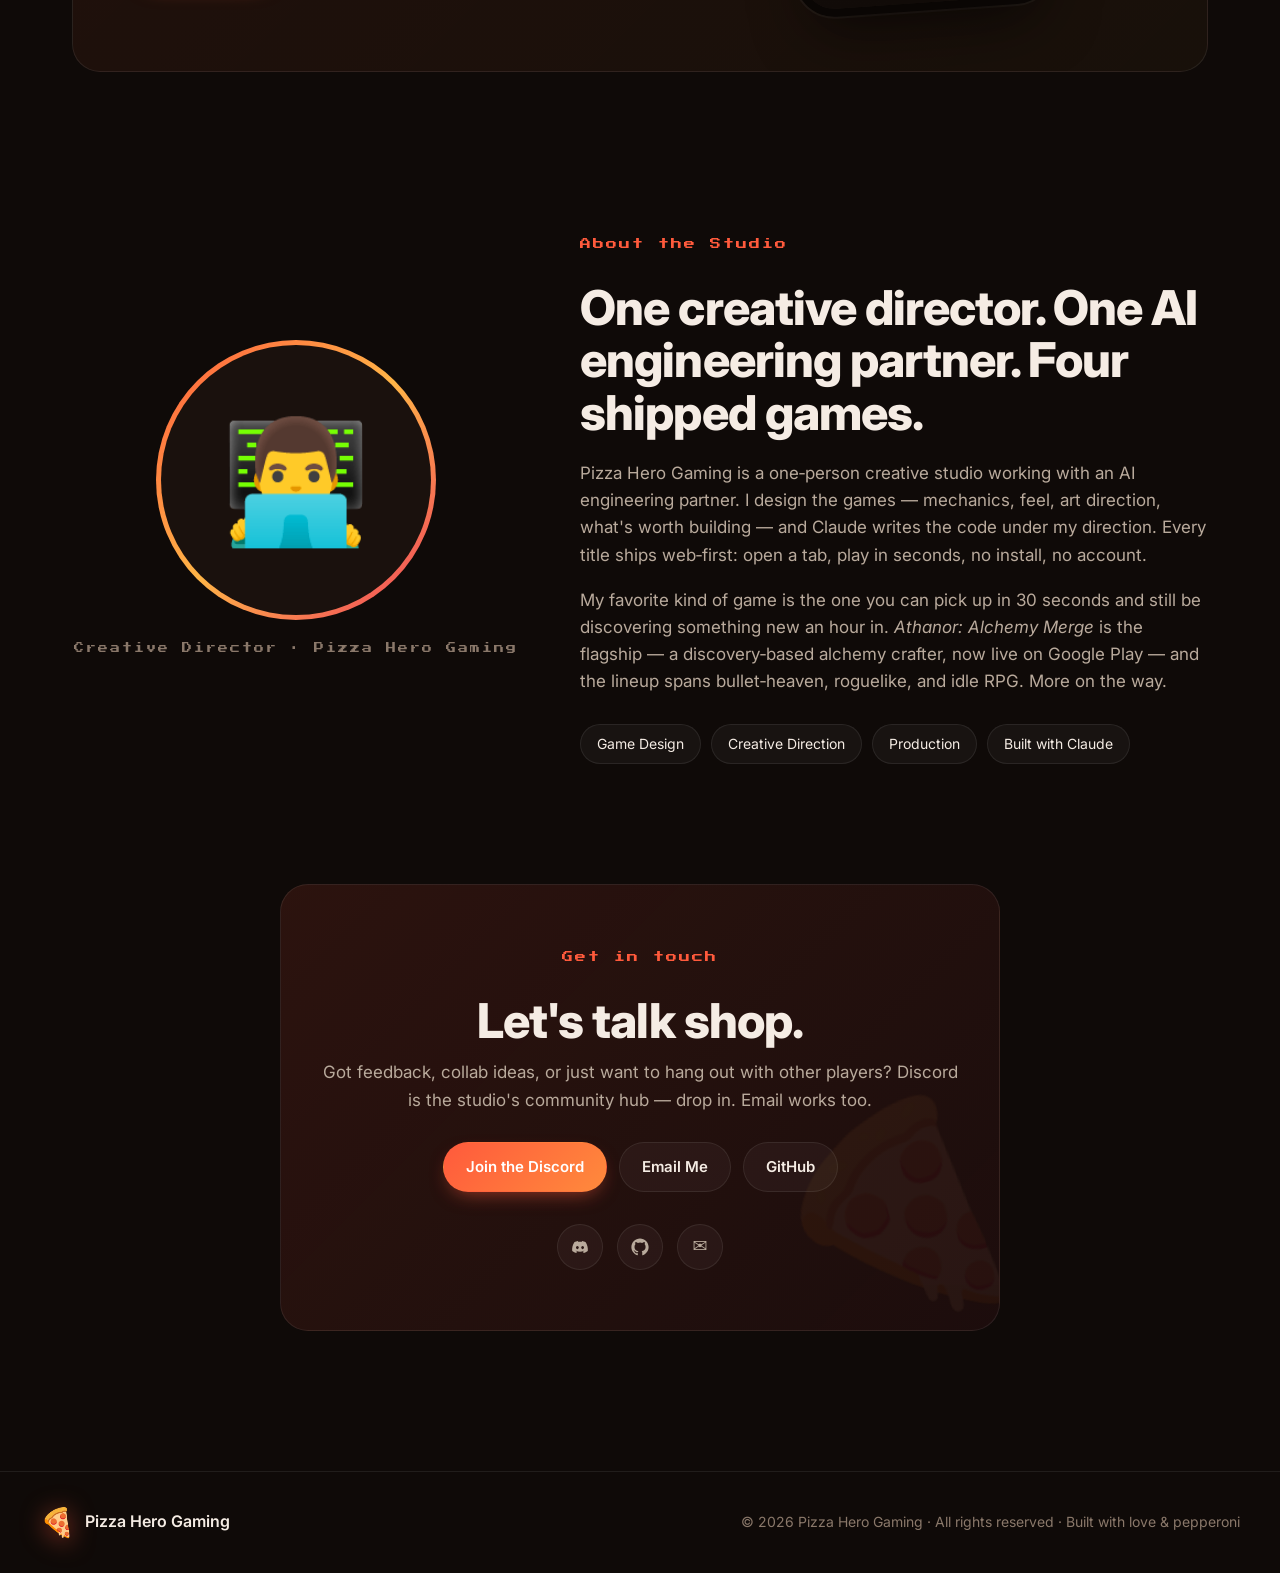
==== commit b576669c: "Athanor: launch on Google Play Update messaging from closed-beta recruitment to live launch:  - Atha" ====
--- a/index.html
+++ b/index.html
@@ -56,10 +56,10 @@
       </h1>
       <p class="hero-lede">
         Pizza Hero Gaming is a solo studio building small, sharp games — web‑first,
-        now bringing the flagship to mobile. Four titles released across a 3D bullet‑heaven,
+        now shipping on mobile. Four titles released across a 3D bullet‑heaven,
         a discovery‑based crafting alchemist, a roguelike dungeon crawler, and a culinary
-        idle RPG, plus a delivery tracker app on the side. Athanor is in closed beta on
-        Google Play now; more storefronts to follow.
+        idle RPG, plus a delivery tracker app on the side. Athanor is live on Google Play
+        now; more storefronts to follow.
       </p>
       <div class="hero-cta">
         <a href="#games" class="btn btn-primary">Play the Games</a>
@@ -119,8 +119,10 @@
             discover 190 elements through 158 pair recipes and 29 hand‑crafted miracles —
             triplets, quartets, and one quintet — across eight rank tiers.
           </p>
-          <div class="beta-callout">
-            <strong>Now in internal testing on Google Play.</strong> Recruiting closed‑testing testers — <a href="https://discord.gg/WPsNeR7wyJ" target="_blank" rel="noopener">DM on Discord to join →</a>
+          <div class="game-actions play-cta">
+            <a href="https://play.google.com/store/apps/details?id=com.pizzaherogaming.athanor" target="_blank" rel="noopener" class="play-badge">
+              <img src="assets/google-play-badge.svg" alt="Get it on Google Play" />
+            </a>
           </div>
         </div>
       </article>
@@ -258,9 +260,8 @@
         <p>
           My favorite kind of game is the one you can pick up in 30 seconds and still be
           discovering something new an hour in. <em>Athanor: Alchemy Merge</em> is the
-          flagship — a discovery‑based alchemy crafter currently in closed beta on Google
-          Play — and the lineup spans bullet‑heaven, roguelike, and idle RPG. More on
-          the way.
+          flagship — a discovery‑based alchemy crafter, now live on Google Play — and
+          the lineup spans bullet‑heaven, roguelike, and idle RPG. More on the way.
         </p>
         <div class="skills">
           <span class="skill">Game Design</span>
--- a/styles.css
+++ b/styles.css
@@ -48,6 +48,23 @@
 }
 
 a { color: inherit; text-decoration: none; }
+
+/* Official Google Play badge (game cards) */
+.play-cta { margin-top: 4px; }
+.play-badge {
+  display: inline-block;
+  line-height: 0;
+}
+.play-badge img {
+  height: 60px;
+  width: auto;
+  display: block;
+  transition: transform 0.2s ease, filter 0.2s ease;
+}
+.play-badge:hover img {
+  transform: translateY(-2px);
+  filter: brightness(1.08);
+}
 
 /* Beta / testing callout (game cards) */
 .beta-callout {
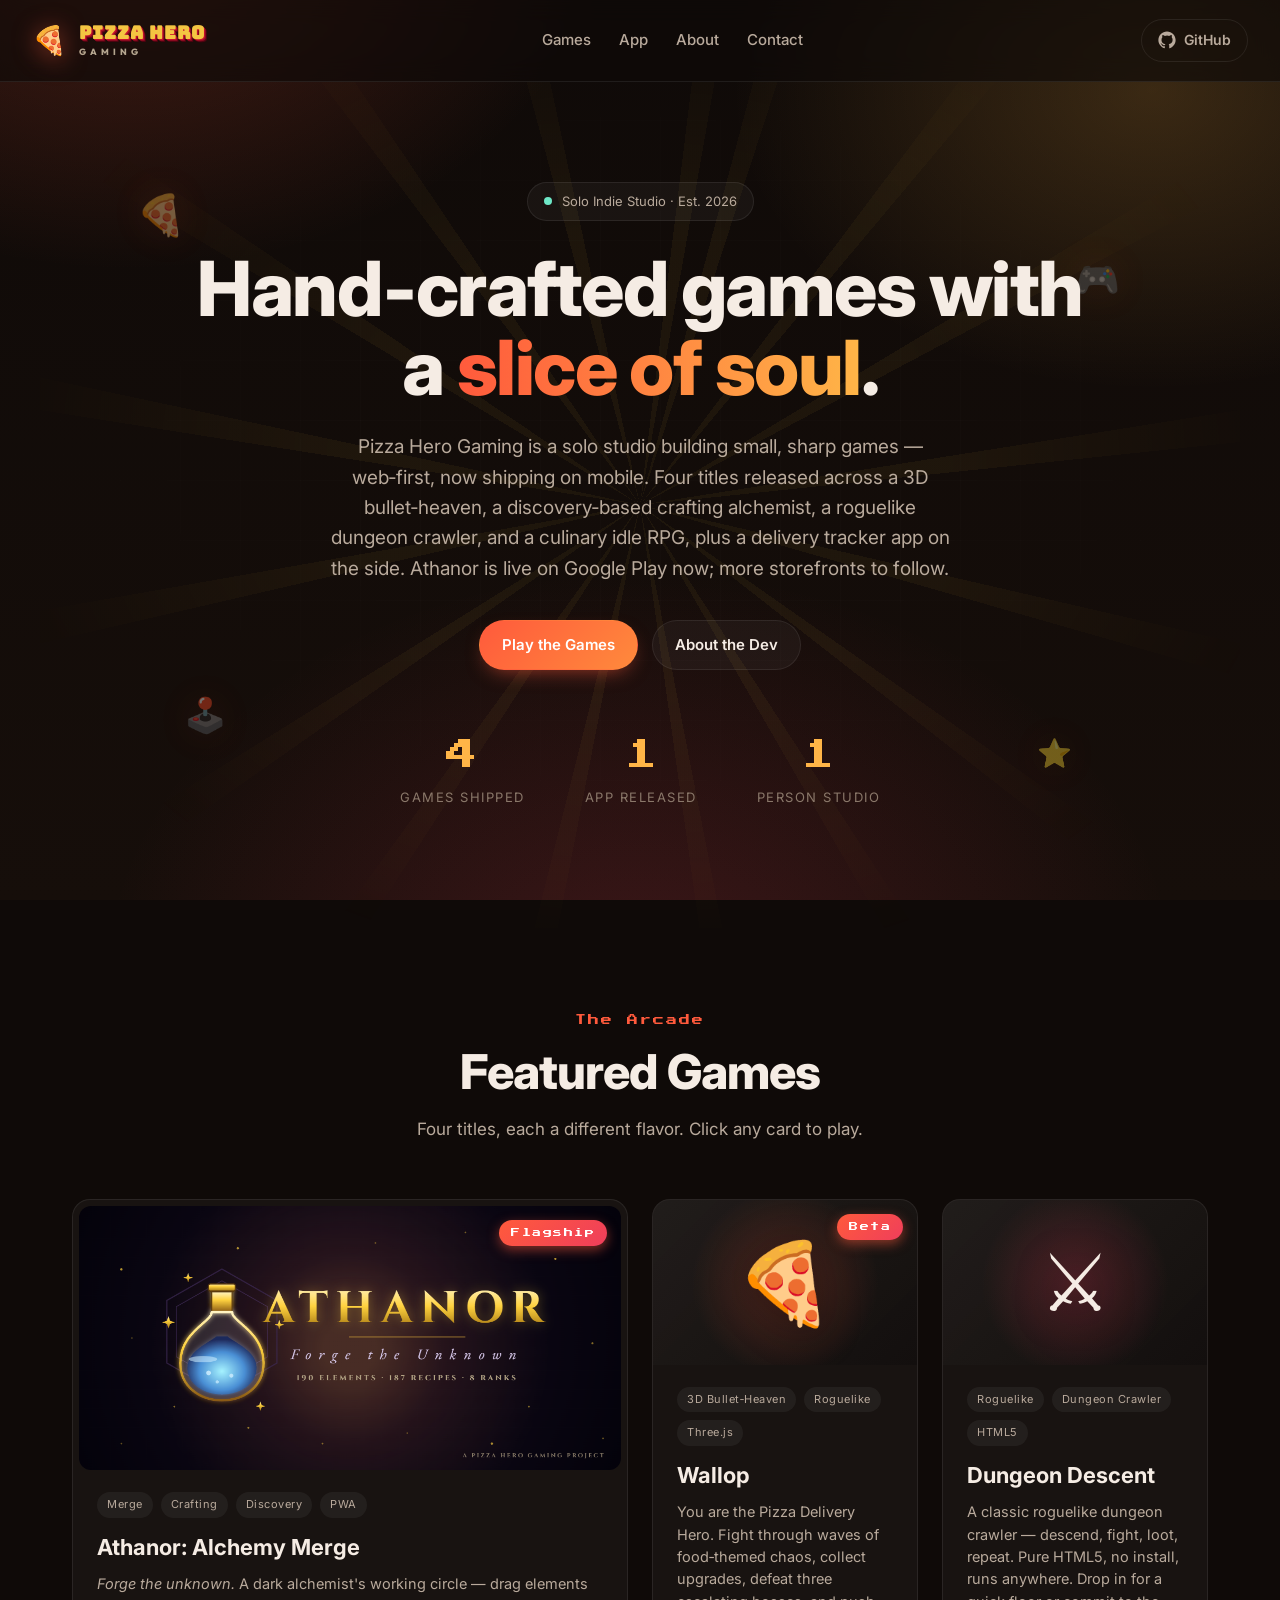
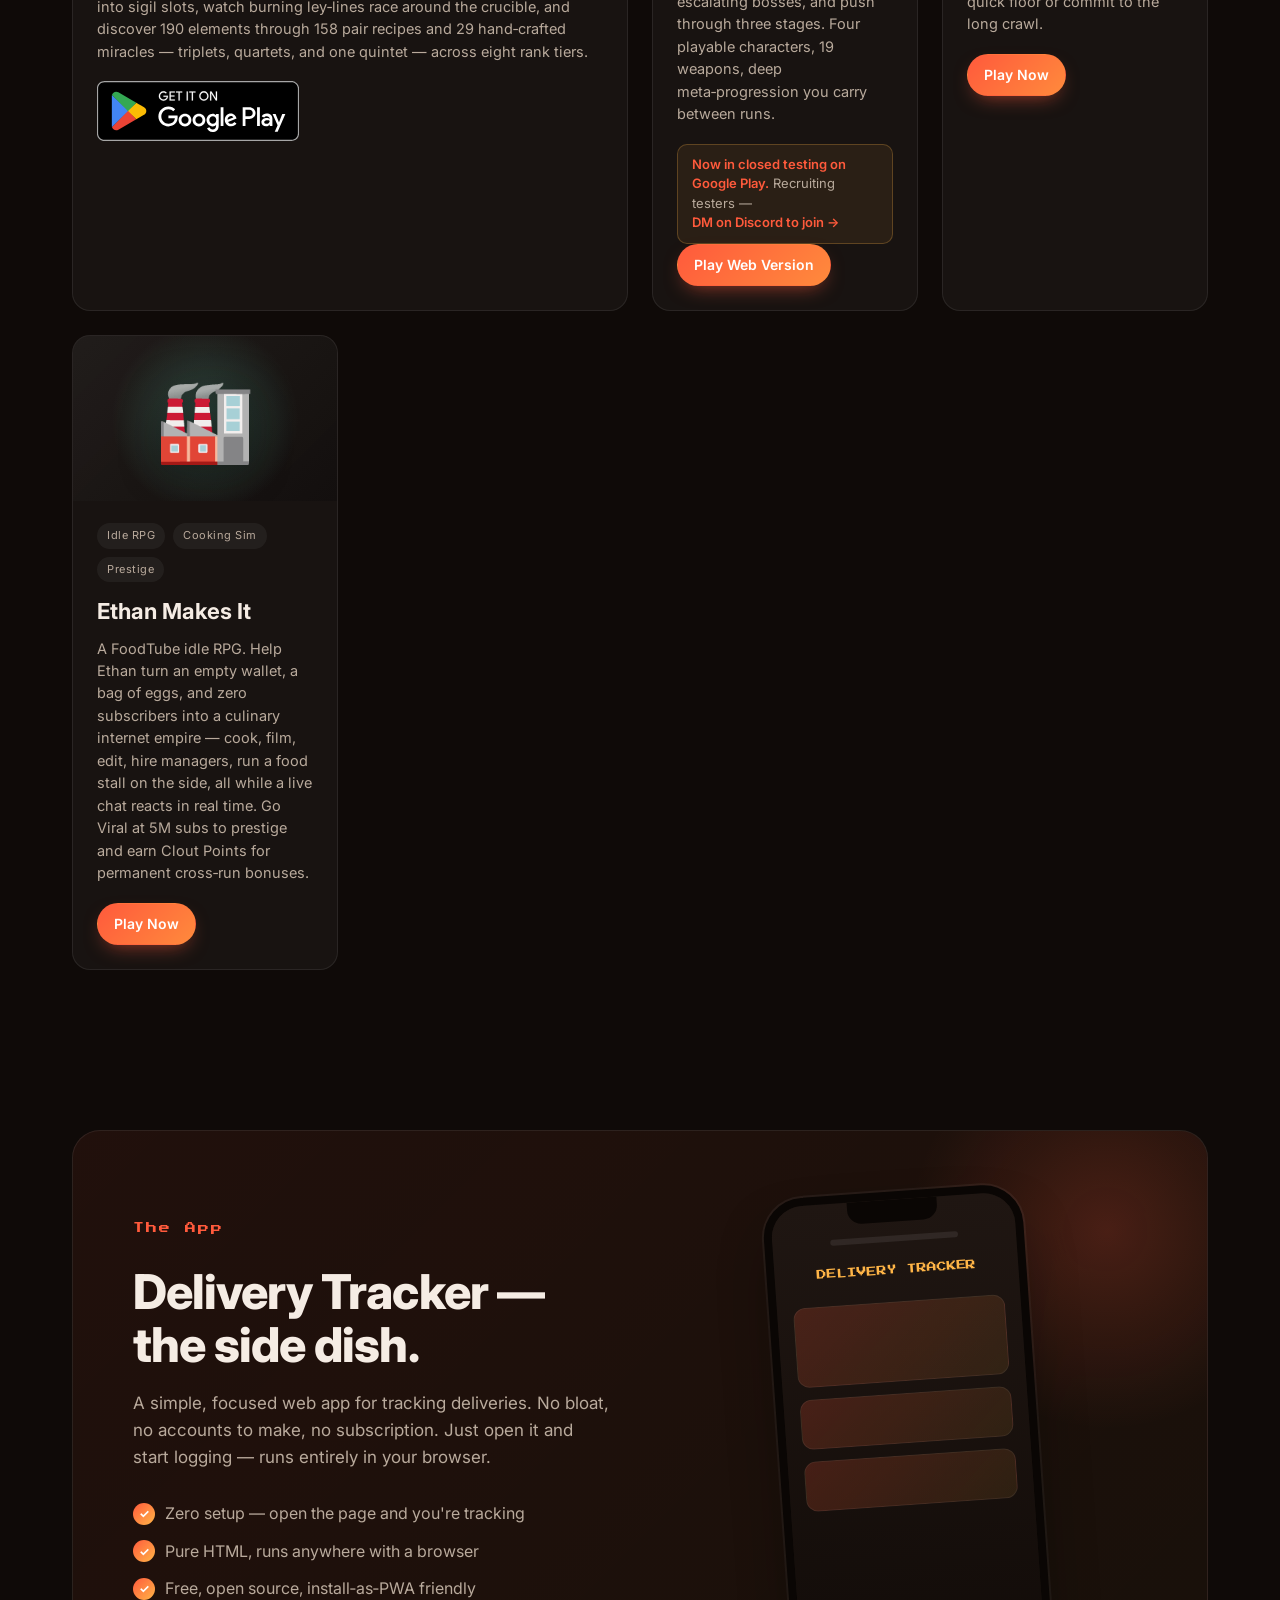
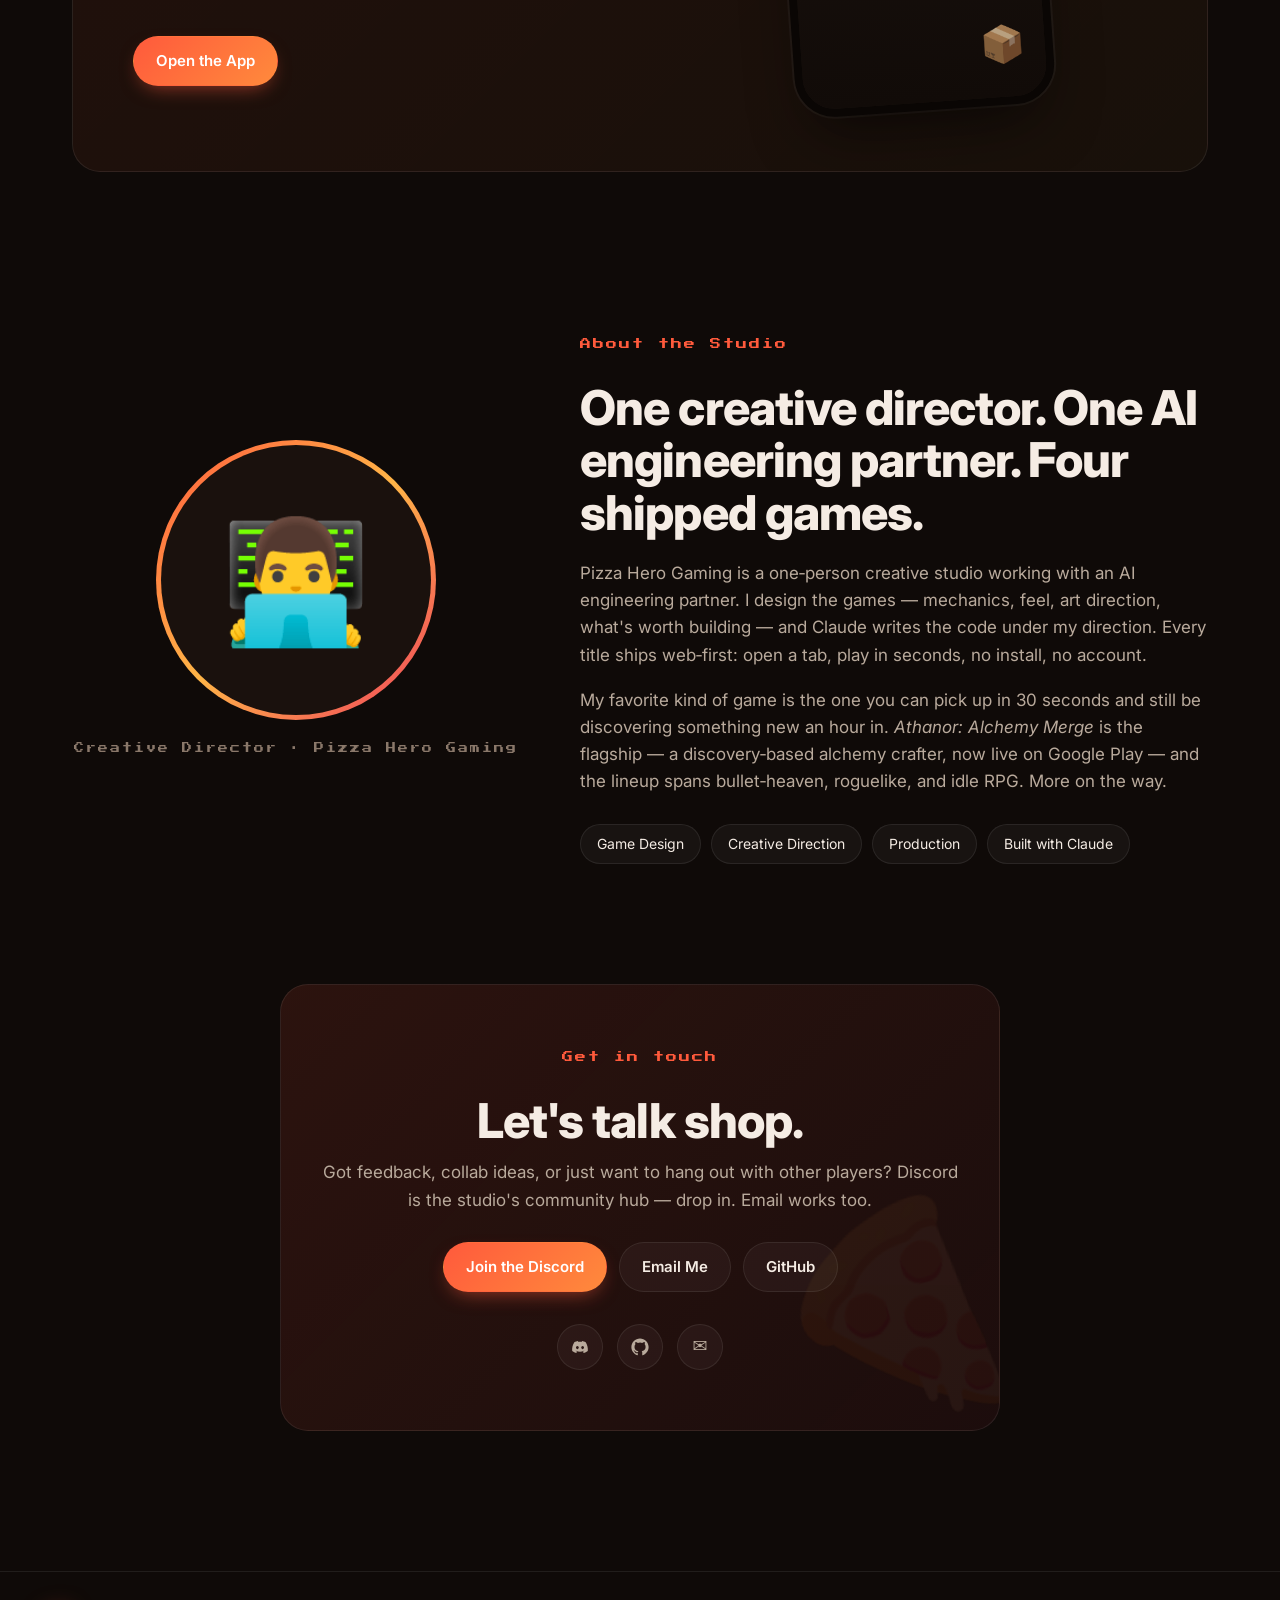
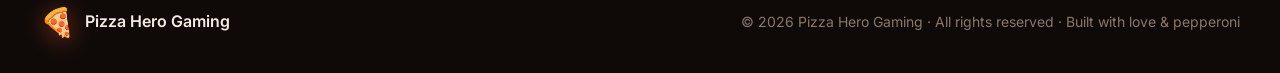
==== commit a2f82e94: "Wallop: enter Google Play closed testing Mirror the closed-testing treatment Athanor had before laun" ====
--- a/index.html
+++ b/index.html
@@ -132,7 +132,7 @@
         <div class="game-art" aria-hidden="true">
           <span class="game-emoji">🍕</span>
           <div class="game-art-glow"></div>
-          <span class="ribbon">In Dev</span>
+          <span class="ribbon">Beta</span>
         </div>
         <div class="game-body">
           <div class="game-meta">
@@ -146,8 +146,11 @@
             collect upgrades, defeat three escalating bosses, and push through three stages.
             Four playable characters, 19 weapons, deep meta‑progression you carry between runs.
           </p>
+          <div class="beta-callout">
+            <strong>Now in closed testing on Google Play.</strong> Recruiting testers — <a href="https://discord.gg/WPsNeR7wyJ" target="_blank" rel="noopener">DM on Discord to join →</a>
+          </div>
           <div class="game-actions">
-            <a href="https://pizzaherogaming.github.io/Wallop/" target="_blank" rel="noopener" class="btn btn-primary btn-sm">Play Now</a>
+            <a href="https://pizzaherogaming.github.io/Wallop/" target="_blank" rel="noopener" class="btn btn-primary btn-sm">Play Web Version</a>
           </div>
         </div>
       </article>
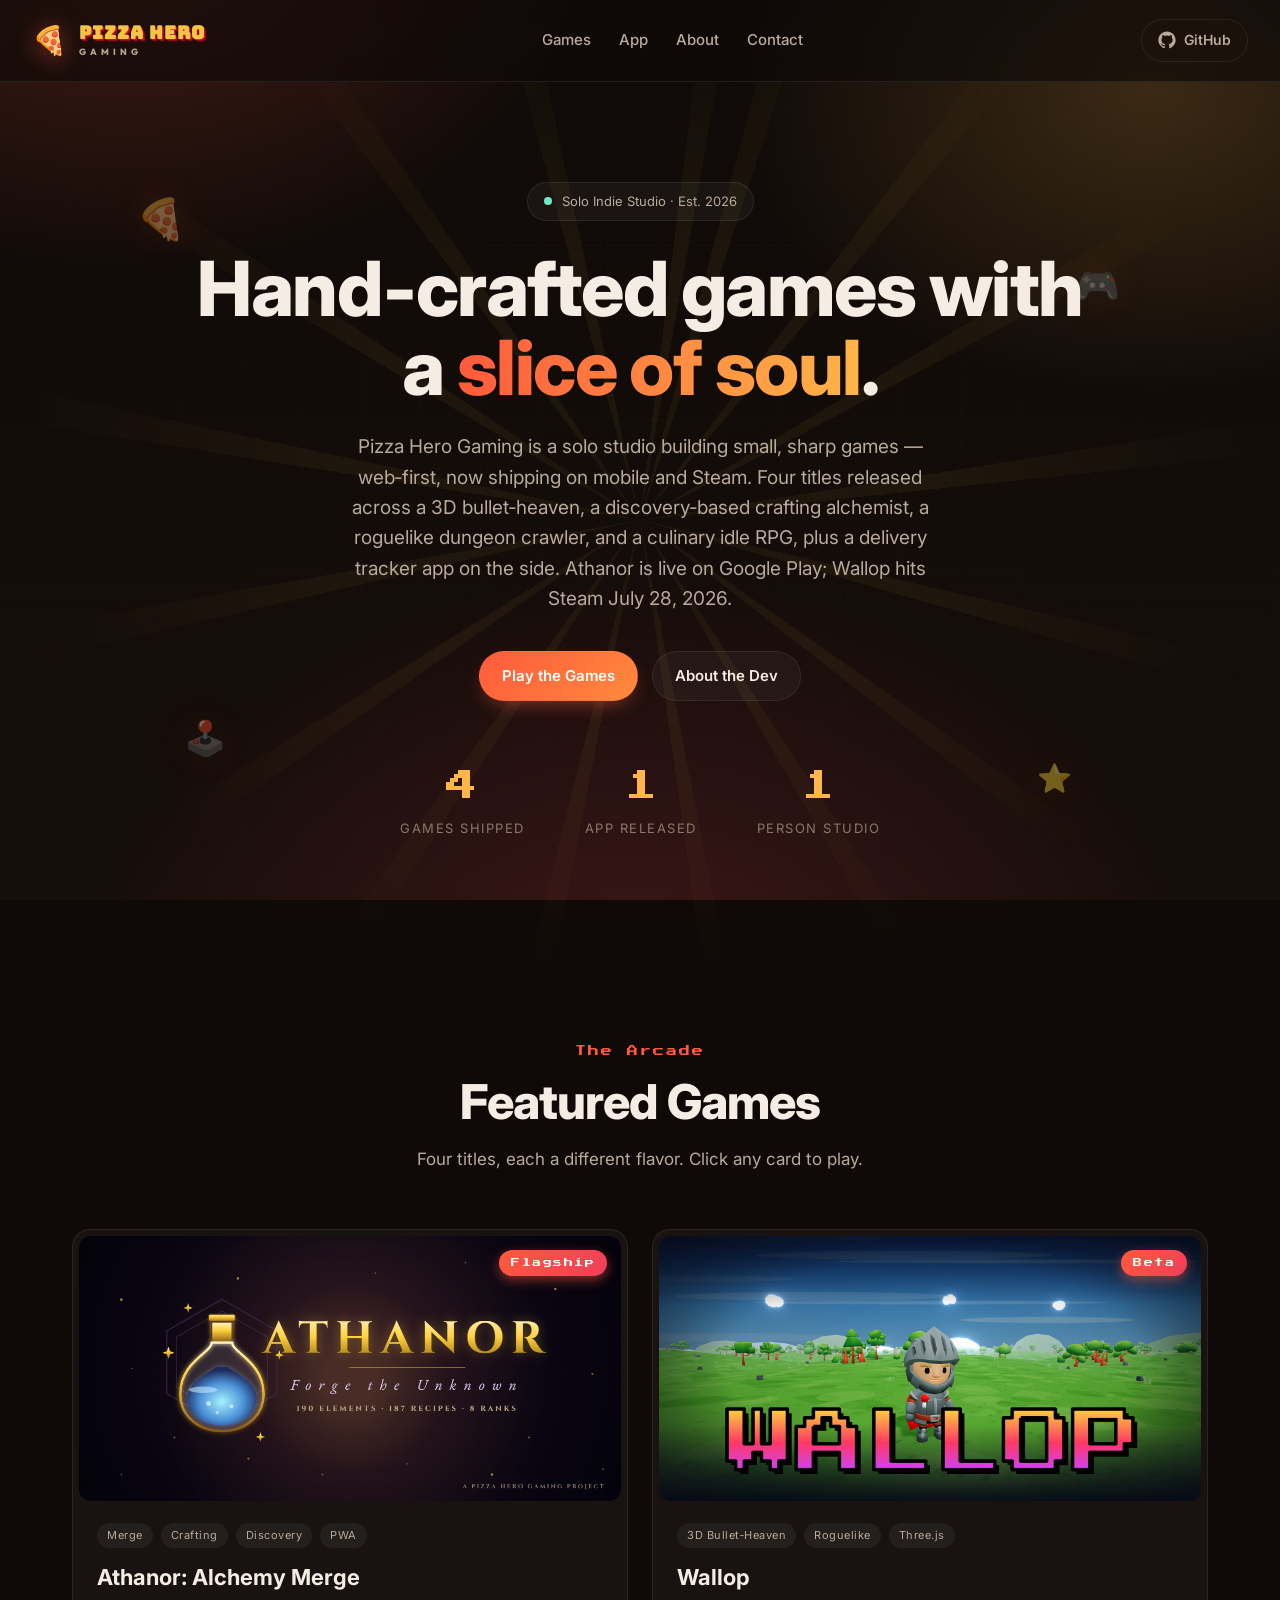
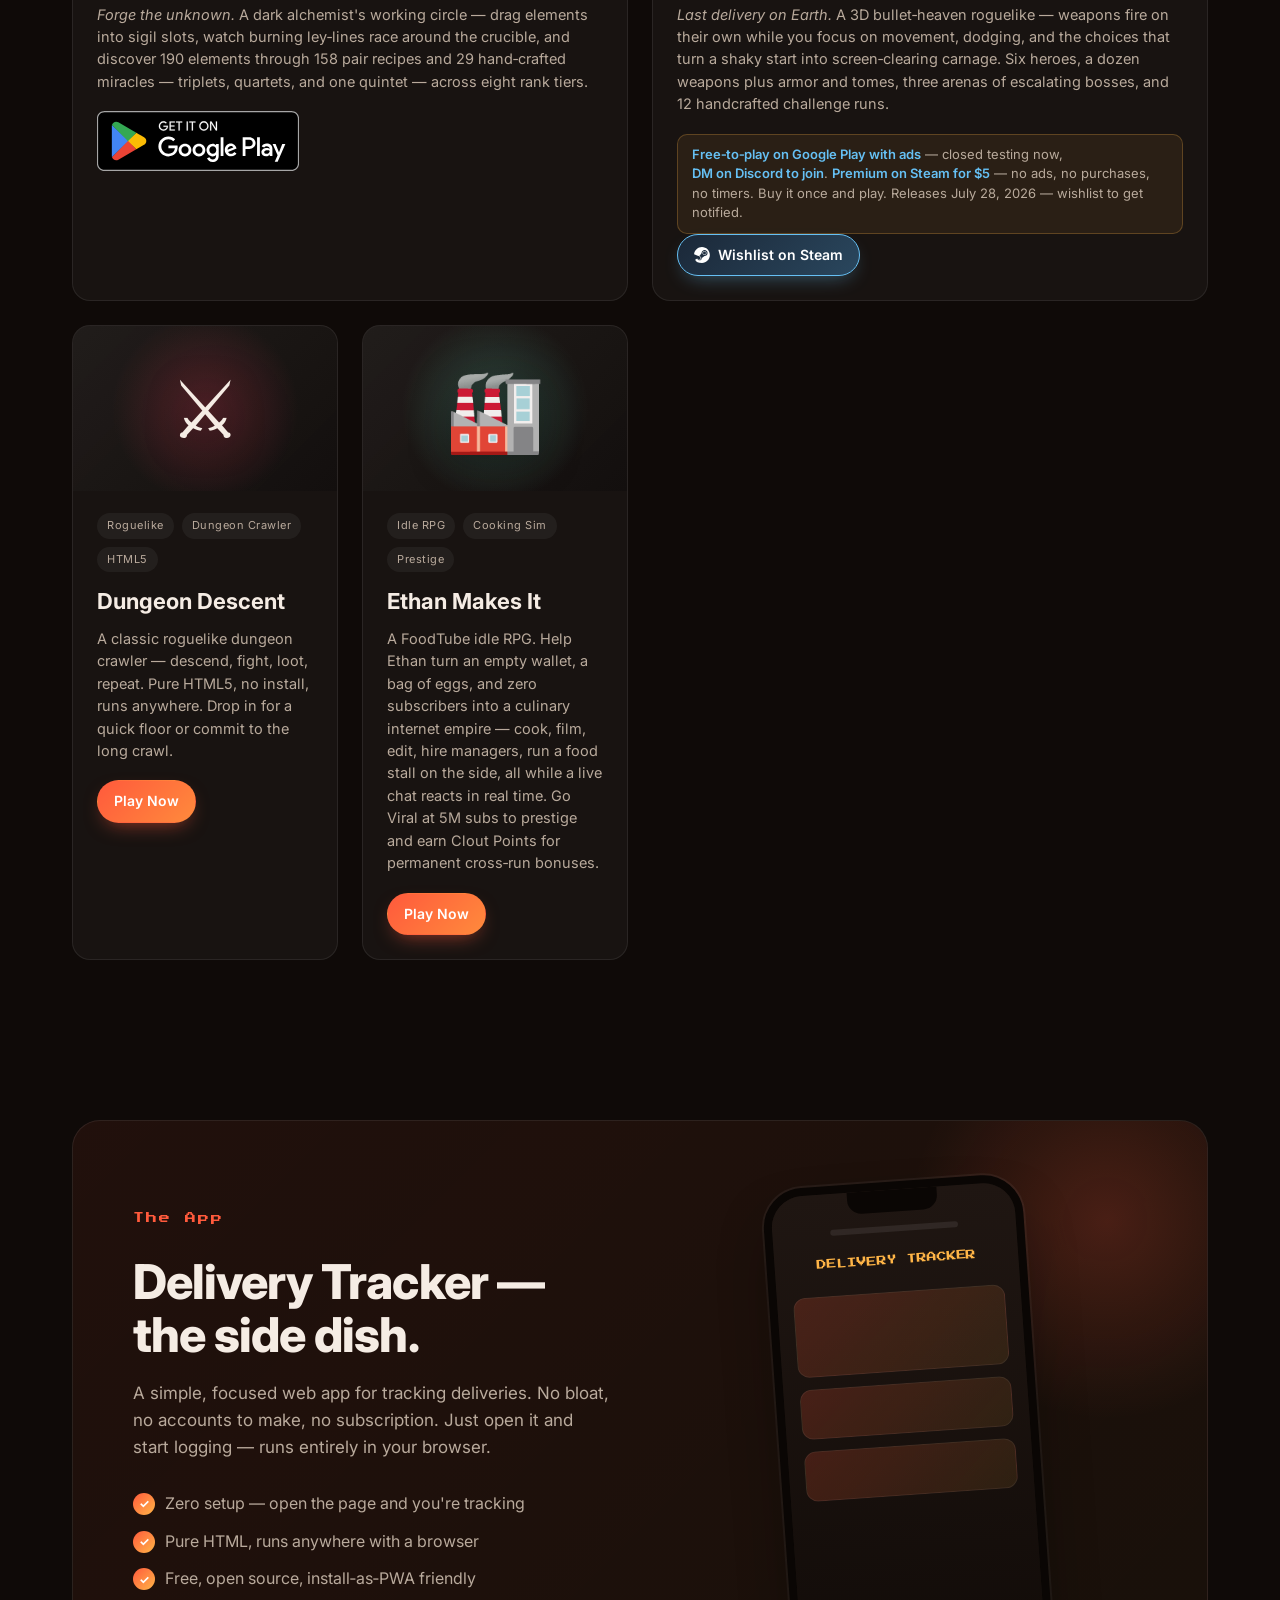
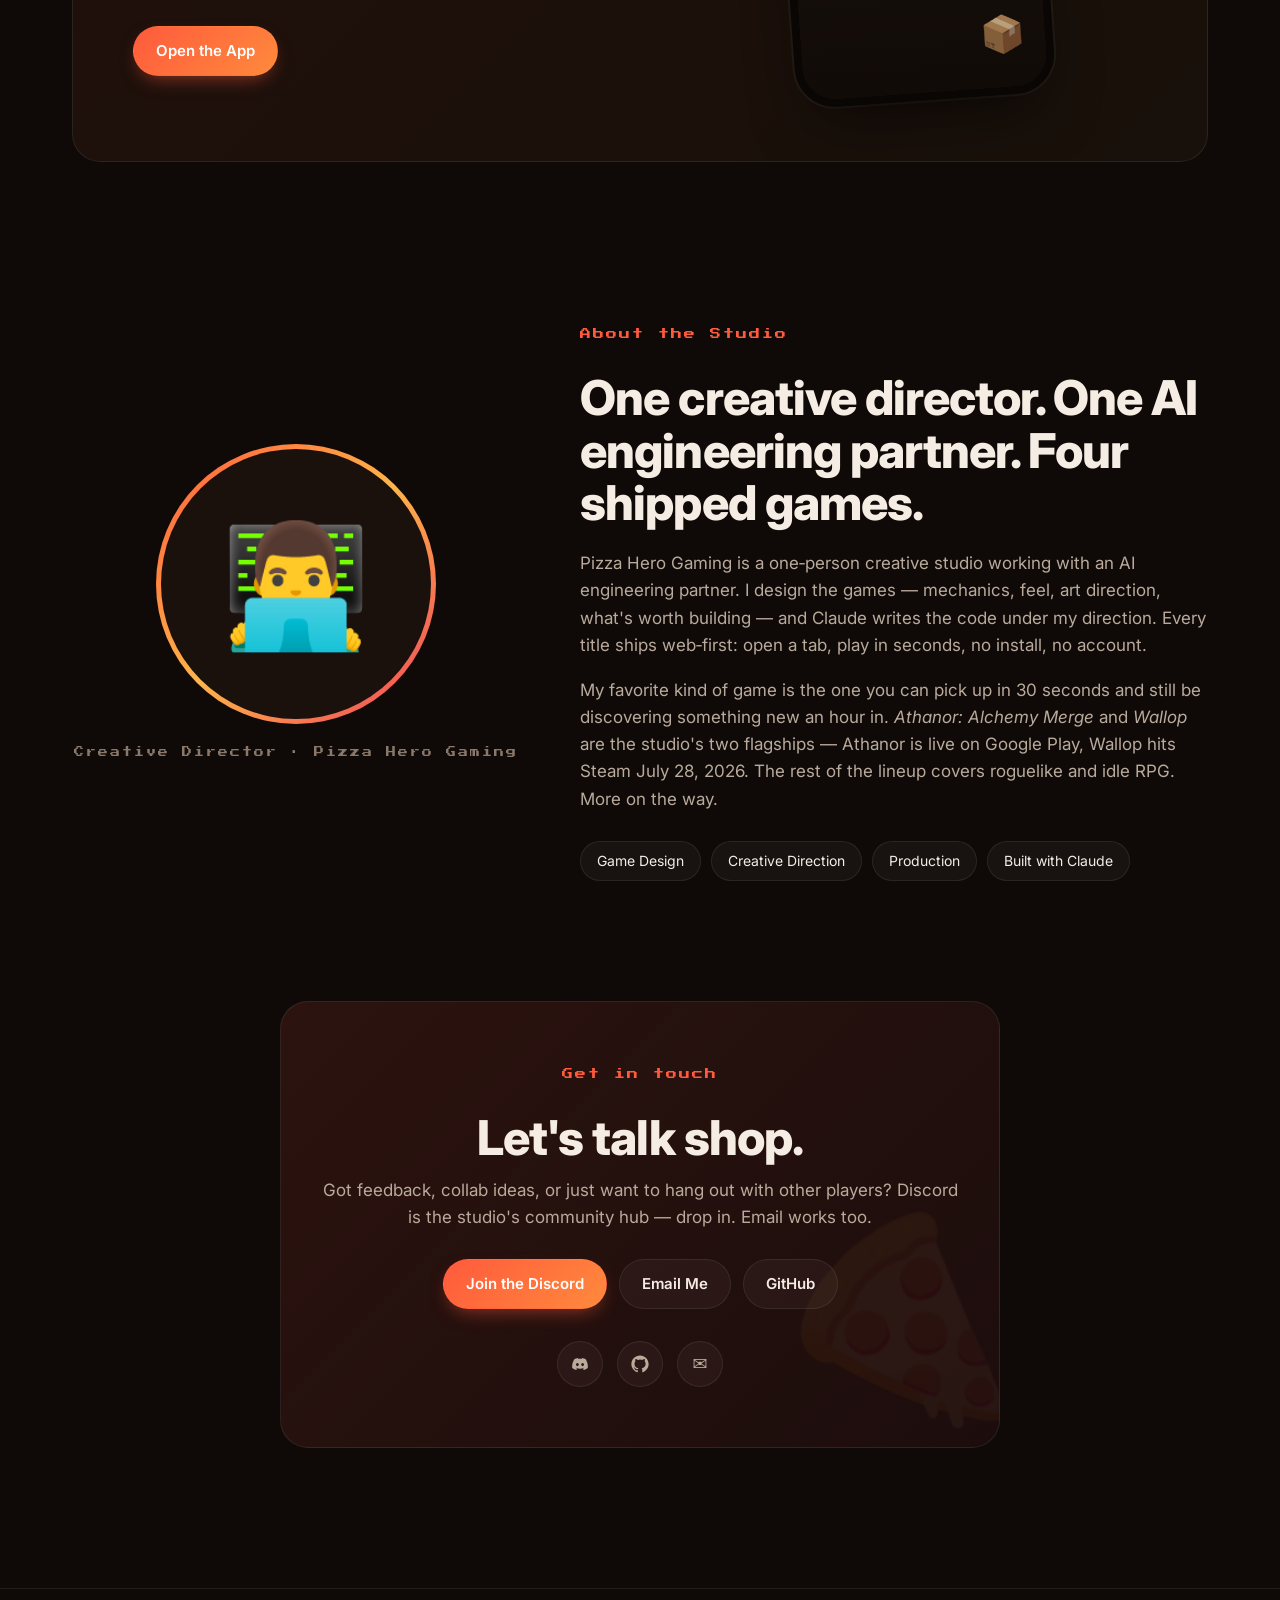
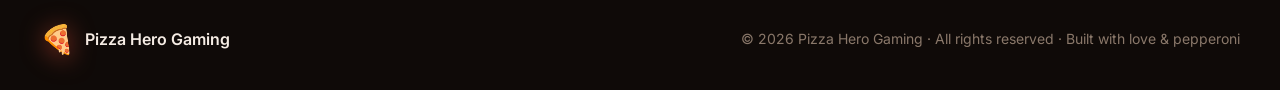
==== commit 1c1b763e: "Elevate Wallop to co-flagship; announce Steam release Wallop is the studio's identity and is heading" ====
--- a/index.html
+++ b/index.html
@@ -56,10 +56,10 @@
       </h1>
       <p class="hero-lede">
         Pizza Hero Gaming is a solo studio building small, sharp games — web‑first,
-        now shipping on mobile. Four titles released across a 3D bullet‑heaven,
+        now shipping on mobile and Steam. Four titles released across a 3D bullet‑heaven,
         a discovery‑based crafting alchemist, a roguelike dungeon crawler, and a culinary
-        idle RPG, plus a delivery tracker app on the side. Athanor is live on Google Play
-        now; more storefronts to follow.
+        idle RPG, plus a delivery tracker app on the side. Athanor is live on Google Play;
+        Wallop hits Steam July 28, 2026.
       </p>
       <div class="hero-cta">
         <a href="#games" class="btn btn-primary">Play the Games</a>
@@ -128,10 +128,9 @@
       </article>
 
       <!-- WALLOP -->
-      <article class="game-card" style="--accent: #ff5a3c;">
-        <div class="game-art" aria-hidden="true">
-          <span class="game-emoji">🍕</span>
-          <div class="game-art-glow"></div>
+      <article class="game-card featured" style="--accent: #66c0f4;">
+        <div class="game-art game-art-banner" aria-hidden="true">
+          <img src="assets/wallop-banner.png" alt="" width="920" height="430" loading="lazy" />
           <span class="ribbon">Beta</span>
         </div>
         <div class="game-body">
@@ -142,15 +141,20 @@
           </div>
           <h3>Wallop</h3>
           <p>
-            You are the Pizza Delivery Hero. Fight through waves of food‑themed chaos,
-            collect upgrades, defeat three escalating bosses, and push through three stages.
-            Four playable characters, 19 weapons, deep meta‑progression you carry between runs.
+            <em>Last delivery on Earth.</em> A 3D bullet‑heaven roguelike — weapons fire
+            on their own while you focus on movement, dodging, and the choices that turn
+            a shaky start into screen‑clearing carnage. Six heroes, a dozen weapons plus
+            armor and tomes, three arenas of escalating bosses, and 12 handcrafted
+            challenge runs.
           </p>
           <div class="beta-callout">
-            <strong>Now in closed testing on Google Play.</strong> Recruiting testers — <a href="https://discord.gg/WPsNeR7wyJ" target="_blank" rel="noopener">DM on Discord to join →</a>
+            <strong>Free‑to‑play on Google Play with ads</strong> — closed testing now, <a href="https://discord.gg/WPsNeR7wyJ" target="_blank" rel="noopener">DM on Discord to join</a>. <strong>Premium on Steam for $5</strong> — no ads, no purchases, no timers. Buy it once and play. Releases July 28, 2026 — wishlist to get notified.
           </div>
           <div class="game-actions">
-            <a href="https://pizzaherogaming.github.io/Wallop/" target="_blank" rel="noopener" class="btn btn-primary btn-sm">Play Web Version</a>
+            <a href="https://store.steampowered.com/app/4910280/WALLOP/" target="_blank" rel="noopener" class="btn btn-steam btn-sm">
+              <svg viewBox="0 0 256 259" width="16" height="16" fill="currentColor" aria-hidden="true"><path d="M127.8 0C60.4 0 5.2 52.4 0 119l68.7 28.7a35.8 35.8 0 0 1 20.4-6.4c.7 0 1.4 0 2 .1l30.6-44.7v-.6c0-26.9 21.7-48.8 48.4-48.8s48.4 21.9 48.4 48.8-21.7 48.8-48.4 48.8h-1.1l-43.6 31.5v1.8c0 20.8-16.7 37.7-37.2 37.7-17.9 0-33-13-36.5-30.4L16.5 205C31 240.4 71 258.8 127.8 258.8c70.5 0 127.6-57.6 127.6-128.7C255.4 57.6 198.3 0 127.8 0zM79.9 196.9l-15.8-6.6c2.8 5.8 7.6 10.7 14 13.4 13.8 5.8 29.8-.8 35.6-14.6a27.3 27.3 0 0 0-14.6-35.6 27.2 27.2 0 0 0-20.5-.2l16.3 6.7c10.2 4.3 15 16 10.8 26.2s-16 15-26.2 10.8zm120.8-100.9c0-17.9-14.6-32.5-32.5-32.5s-32.5 14.6-32.5 32.5 14.6 32.5 32.5 32.5 32.5-14.6 32.5-32.5zm-56.9-.1c0-13.5 11-24.5 24.5-24.5s24.5 11 24.5 24.5-11 24.5-24.5 24.5-24.5-11-24.5-24.5z"/></svg>
+              Wishlist on Steam
+            </a>
           </div>
         </div>
       </article>
@@ -262,9 +266,10 @@
         </p>
         <p>
           My favorite kind of game is the one you can pick up in 30 seconds and still be
-          discovering something new an hour in. <em>Athanor: Alchemy Merge</em> is the
-          flagship — a discovery‑based alchemy crafter, now live on Google Play — and
-          the lineup spans bullet‑heaven, roguelike, and idle RPG. More on the way.
+          discovering something new an hour in. <em>Athanor: Alchemy Merge</em> and
+          <em>Wallop</em> are the studio's two flagships — Athanor is live on Google
+          Play, Wallop hits Steam July 28, 2026. The rest of the lineup covers roguelike
+          and idle RPG. More on the way.
         </p>
         <div class="skills">
           <span class="skill">Game Design</span>
--- a/styles.css
+++ b/styles.css
@@ -259,6 +259,20 @@
   border-color: rgba(255, 255, 255, 0.2);
 }
 
+/* Steam-branded wishlist button */
+.btn-steam {
+  background: linear-gradient(135deg, #1b2838, #2a475e);
+  color: #fff;
+  border: 1px solid #66c0f4;
+  box-shadow: 0 8px 20px -8px rgba(102, 192, 244, 0.45);
+}
+.btn-steam:hover {
+  background: linear-gradient(135deg, #2a475e, #4a6b8a);
+  box-shadow: 0 12px 28px -8px rgba(102, 192, 244, 0.75);
+  transform: translateY(-2px);
+}
+.btn-steam svg { flex-shrink: 0; }
+
 /* =========================================================
    HERO
    ========================================================= */
@@ -458,6 +472,12 @@
   display: grid;
   grid-template-columns: repeat(auto-fit, minmax(260px, 1fr));
   gap: 24px;
+}
+/* Wide viewport: force a 4-column grid so two .featured cards (each
+   spanning 2 cols) sit side-by-side on row 1 without triggering
+   asymmetric wraps in the auto-fit 3-col layout. */
+@media (min-width: 1050px) {
+  .games-grid { grid-template-columns: repeat(4, 1fr); }
 }
 
 .game-card {
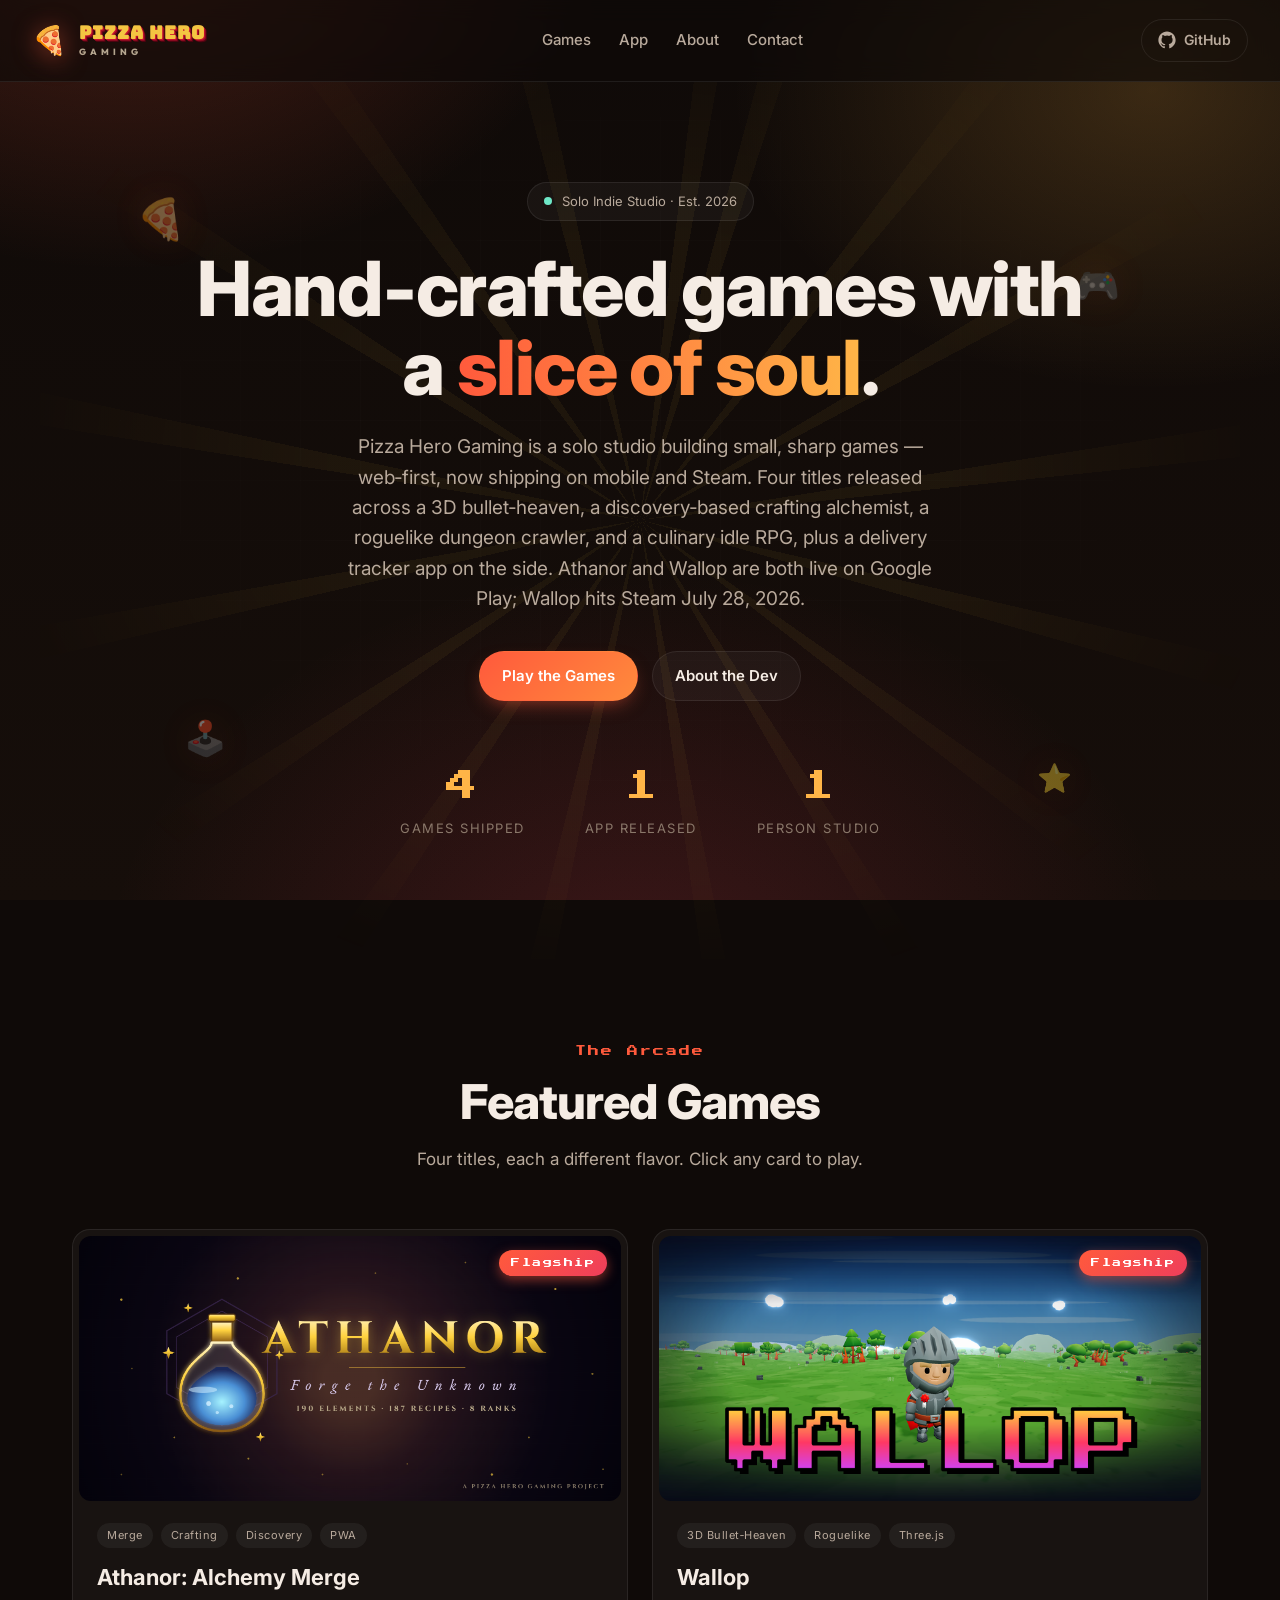
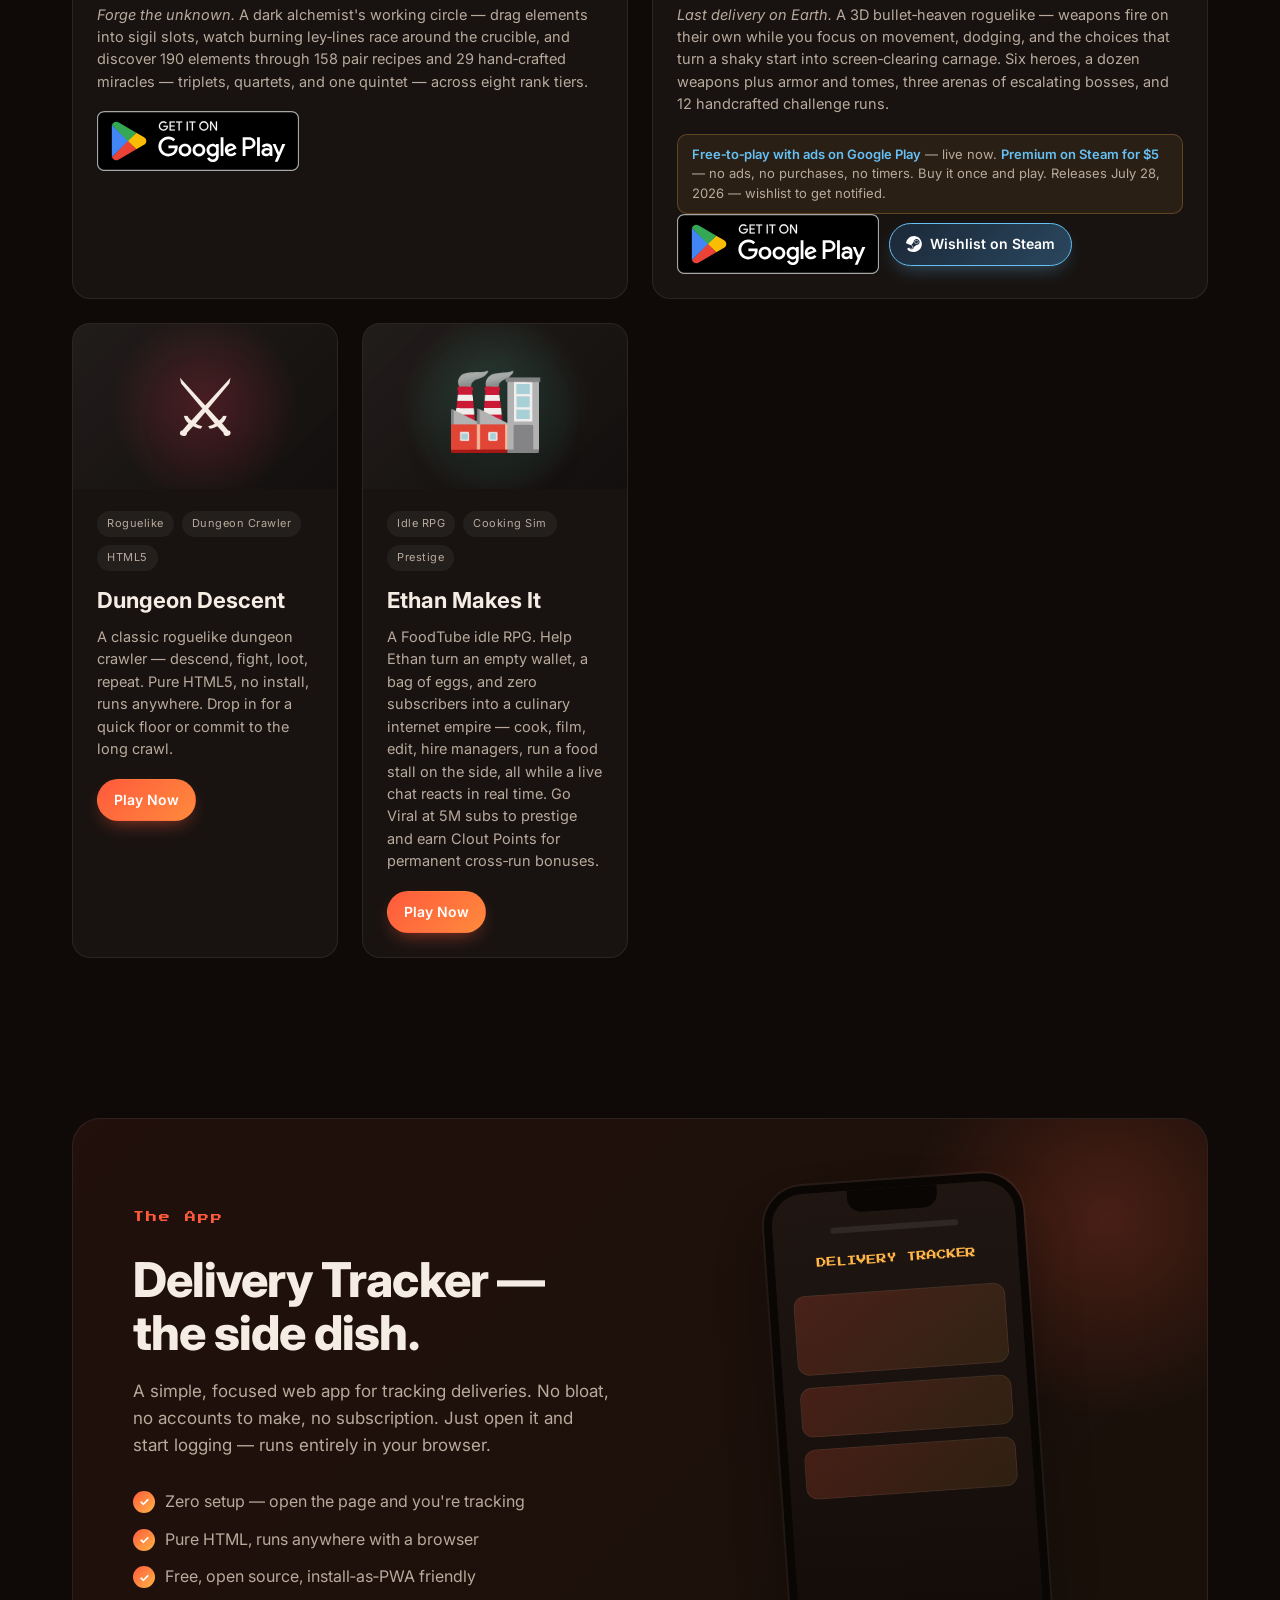
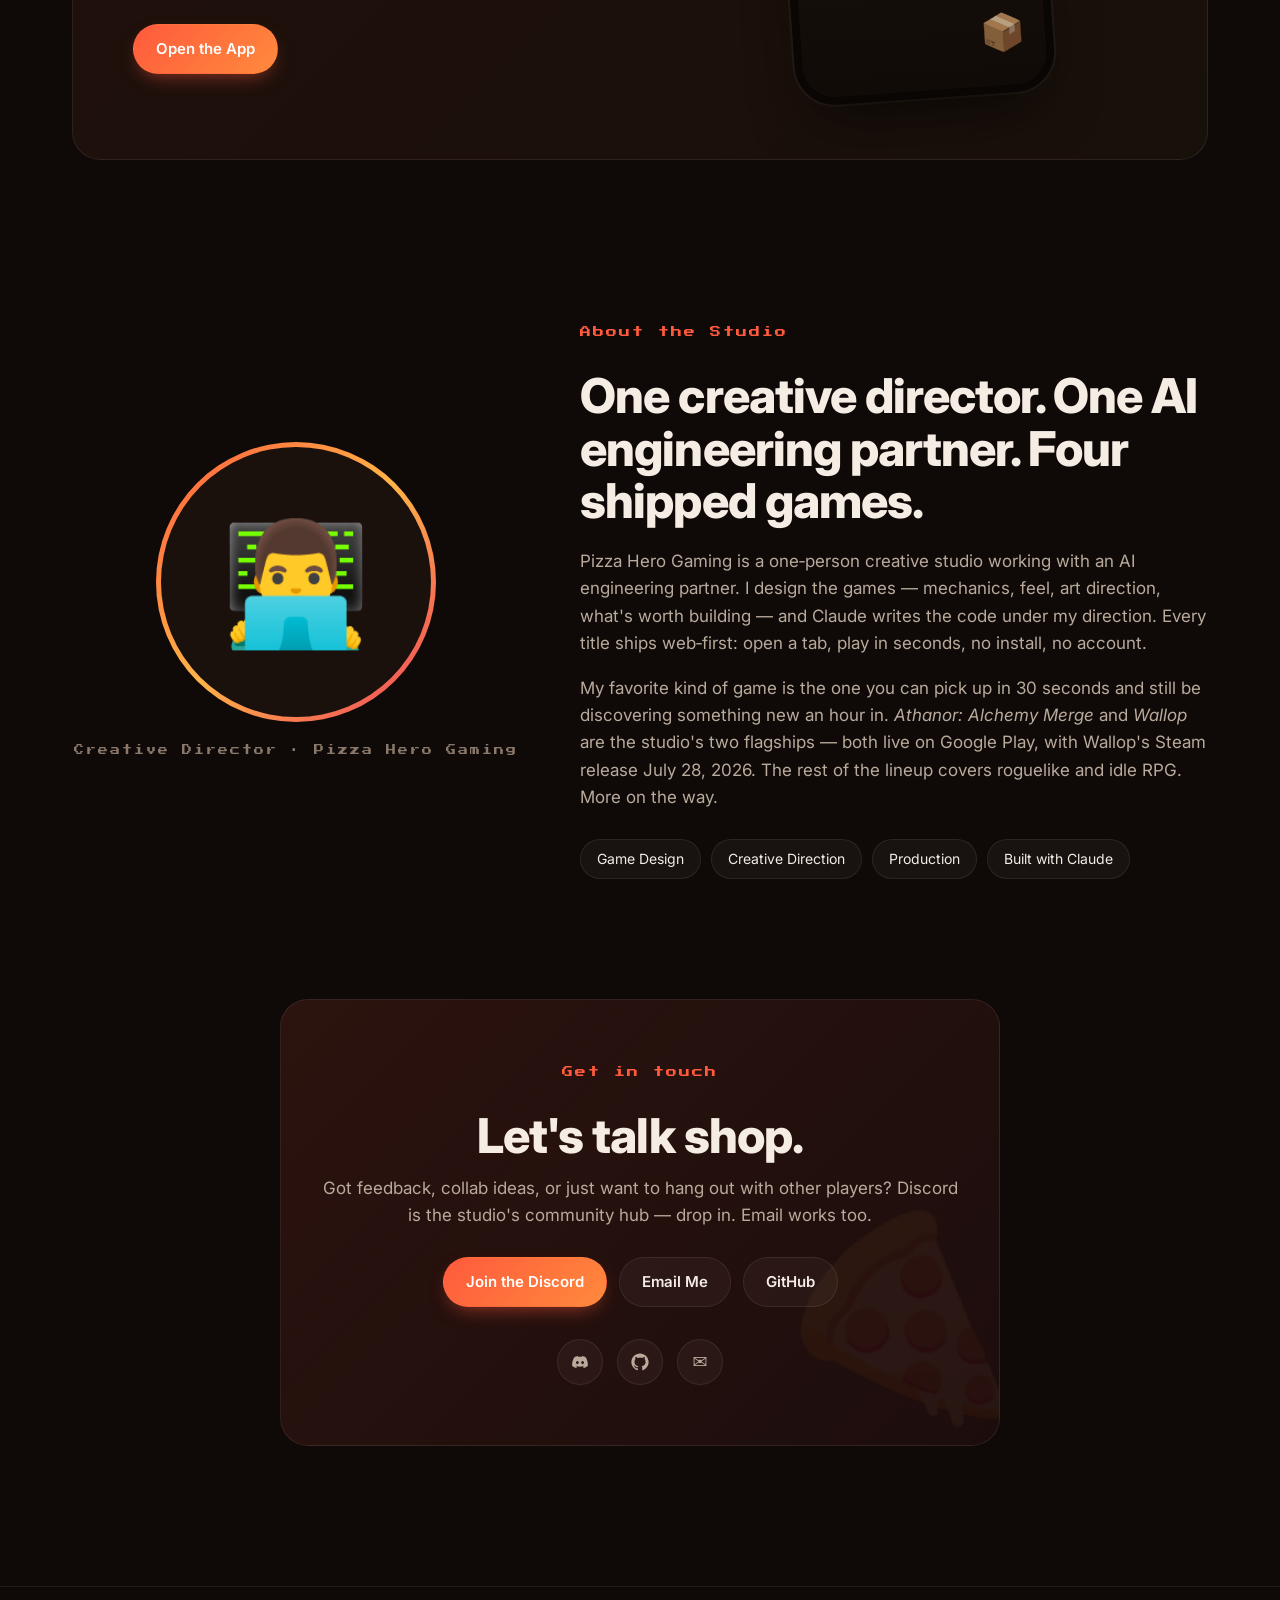
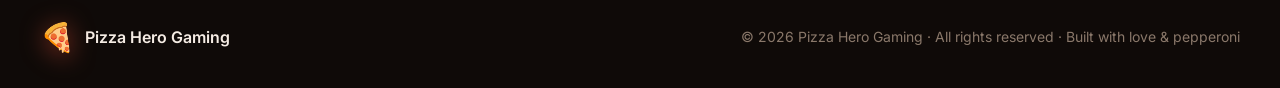
==== commit 326f8a00: "Wallop: launch on Google Play Wallop is out of closed testing and live on the Play Store. Bring the " ====
--- a/index.html
+++ b/index.html
@@ -58,8 +58,8 @@
         Pizza Hero Gaming is a solo studio building small, sharp games — web‑first,
         now shipping on mobile and Steam. Four titles released across a 3D bullet‑heaven,
         a discovery‑based crafting alchemist, a roguelike dungeon crawler, and a culinary
-        idle RPG, plus a delivery tracker app on the side. Athanor is live on Google Play;
-        Wallop hits Steam July 28, 2026.
+        idle RPG, plus a delivery tracker app on the side. Athanor and Wallop are both
+        live on Google Play; Wallop hits Steam July 28, 2026.
       </p>
       <div class="hero-cta">
         <a href="#games" class="btn btn-primary">Play the Games</a>
@@ -131,7 +131,7 @@
       <article class="game-card featured" style="--accent: #66c0f4;">
         <div class="game-art game-art-banner" aria-hidden="true">
           <img src="assets/wallop-banner.png" alt="" width="920" height="430" loading="lazy" />
-          <span class="ribbon">Beta</span>
+          <span class="ribbon">Flagship</span>
         </div>
         <div class="game-body">
           <div class="game-meta">
@@ -148,9 +148,12 @@
             challenge runs.
           </p>
           <div class="beta-callout">
-            <strong>Free‑to‑play on Google Play with ads</strong> — closed testing now, <a href="https://discord.gg/WPsNeR7wyJ" target="_blank" rel="noopener">DM on Discord to join</a>. <strong>Premium on Steam for $5</strong> — no ads, no purchases, no timers. Buy it once and play. Releases July 28, 2026 — wishlist to get notified.
-          </div>
-          <div class="game-actions">
+            <strong>Free‑to‑play with ads on Google Play</strong> — live now. <strong>Premium on Steam for $5</strong> — no ads, no purchases, no timers. Buy it once and play. Releases July 28, 2026 — wishlist to get notified.
+          </div>
+          <div class="game-actions launch-cta">
+            <a href="https://play.google.com/store/apps/details?id=com.pizzaherogaming.wallop" target="_blank" rel="noopener" class="play-badge">
+              <img src="assets/google-play-badge.svg" alt="Get it on Google Play" />
+            </a>
             <a href="https://store.steampowered.com/app/4910280/WALLOP/" target="_blank" rel="noopener" class="btn btn-steam btn-sm">
               <svg viewBox="0 0 256 259" width="16" height="16" fill="currentColor" aria-hidden="true"><path d="M127.8 0C60.4 0 5.2 52.4 0 119l68.7 28.7a35.8 35.8 0 0 1 20.4-6.4c.7 0 1.4 0 2 .1l30.6-44.7v-.6c0-26.9 21.7-48.8 48.4-48.8s48.4 21.9 48.4 48.8-21.7 48.8-48.4 48.8h-1.1l-43.6 31.5v1.8c0 20.8-16.7 37.7-37.2 37.7-17.9 0-33-13-36.5-30.4L16.5 205C31 240.4 71 258.8 127.8 258.8c70.5 0 127.6-57.6 127.6-128.7C255.4 57.6 198.3 0 127.8 0zM79.9 196.9l-15.8-6.6c2.8 5.8 7.6 10.7 14 13.4 13.8 5.8 29.8-.8 35.6-14.6a27.3 27.3 0 0 0-14.6-35.6 27.2 27.2 0 0 0-20.5-.2l16.3 6.7c10.2 4.3 15 16 10.8 26.2s-16 15-26.2 10.8zm120.8-100.9c0-17.9-14.6-32.5-32.5-32.5s-32.5 14.6-32.5 32.5 14.6 32.5 32.5 32.5 32.5-14.6 32.5-32.5zm-56.9-.1c0-13.5 11-24.5 24.5-24.5s24.5 11 24.5 24.5-11 24.5-24.5 24.5-24.5-11-24.5-24.5z"/></svg>
               Wishlist on Steam
@@ -267,9 +270,9 @@
         <p>
           My favorite kind of game is the one you can pick up in 30 seconds and still be
           discovering something new an hour in. <em>Athanor: Alchemy Merge</em> and
-          <em>Wallop</em> are the studio's two flagships — Athanor is live on Google
-          Play, Wallop hits Steam July 28, 2026. The rest of the lineup covers roguelike
-          and idle RPG. More on the way.
+          <em>Wallop</em> are the studio's two flagships — both live on Google Play,
+          with Wallop's Steam release July 28, 2026. The rest of the lineup covers
+          roguelike and idle RPG. More on the way.
         </p>
         <div class="skills">
           <span class="skill">Game Design</span>
--- a/styles.css
+++ b/styles.css
@@ -48,6 +48,15 @@
 }
 
 a { color: inherit; text-decoration: none; }
+
+/* Two-CTA row (Google Play badge + Steam button side by side) */
+.launch-cta {
+  display: flex;
+  flex-direction: row;
+  align-items: center;
+  gap: 14px;
+  flex-wrap: wrap;
+}
 
 /* Official Google Play badge (game cards) */
 .play-cta { margin-top: 4px; }
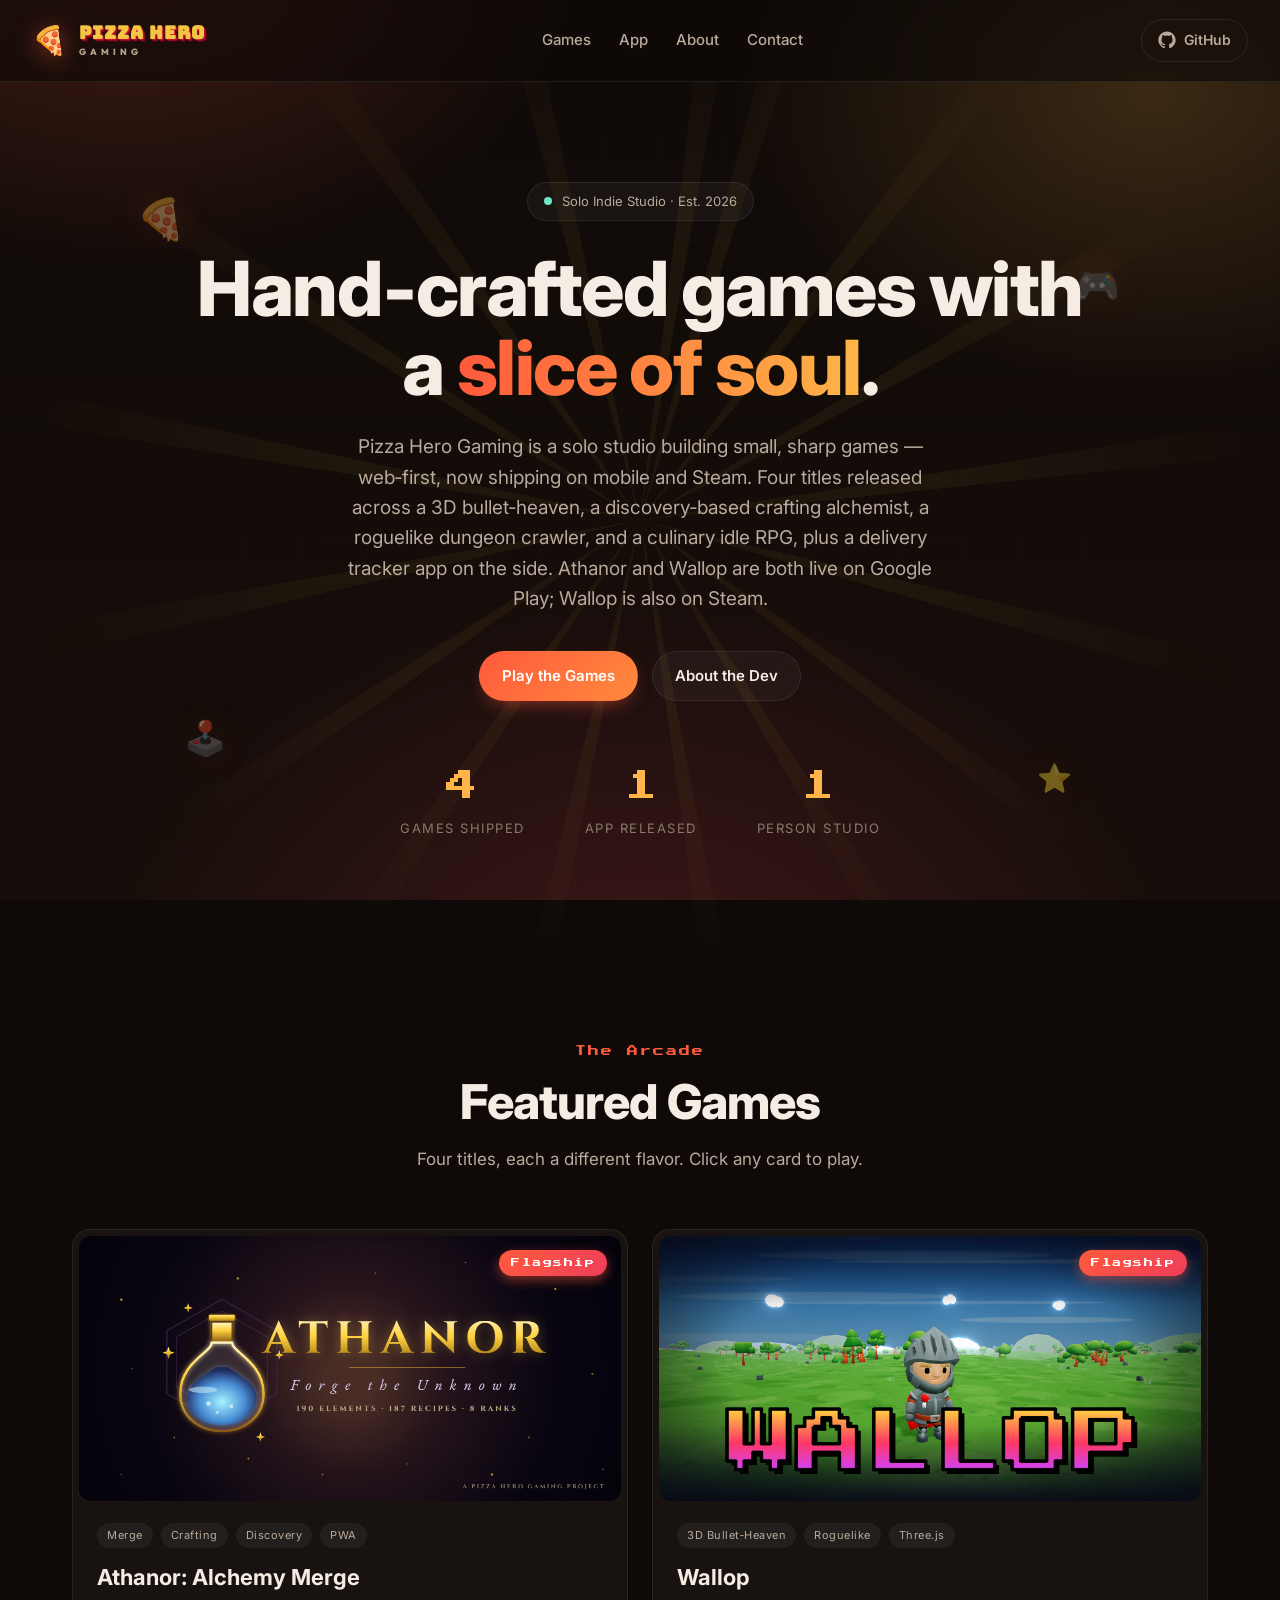
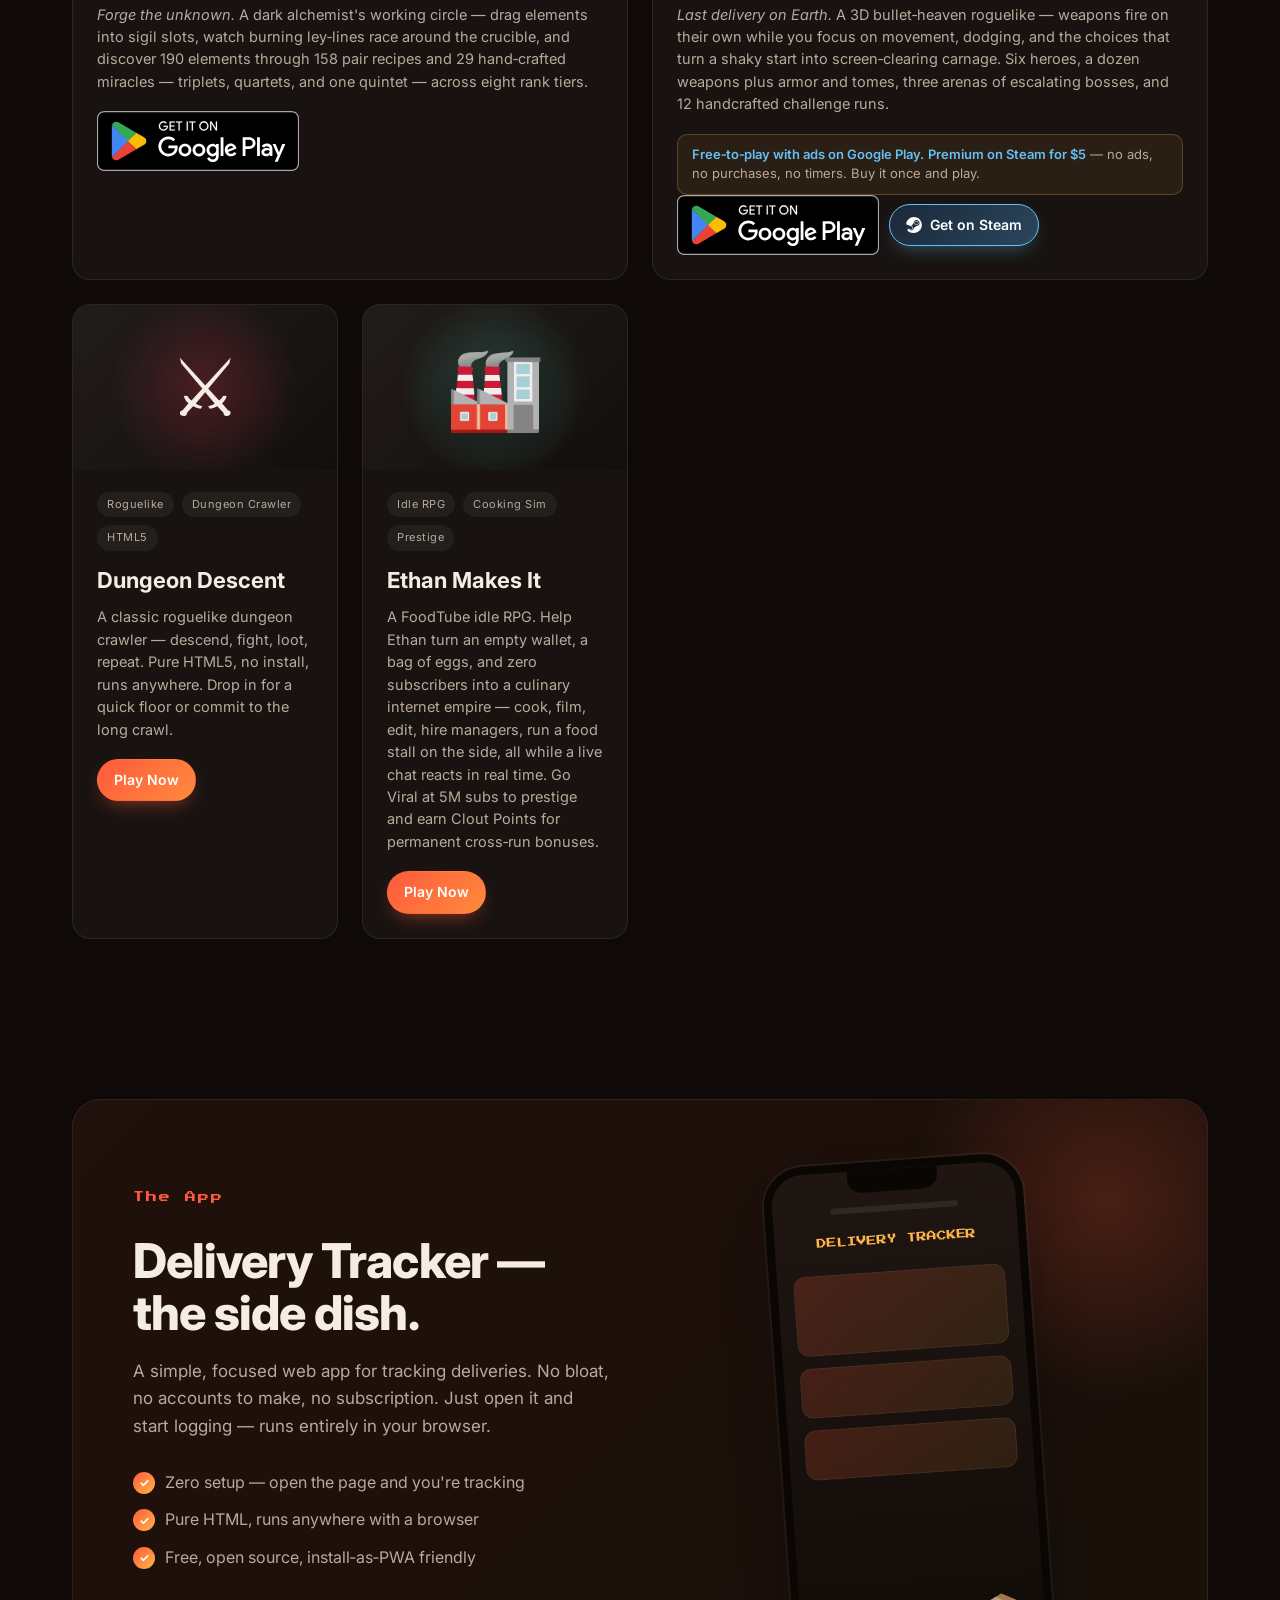
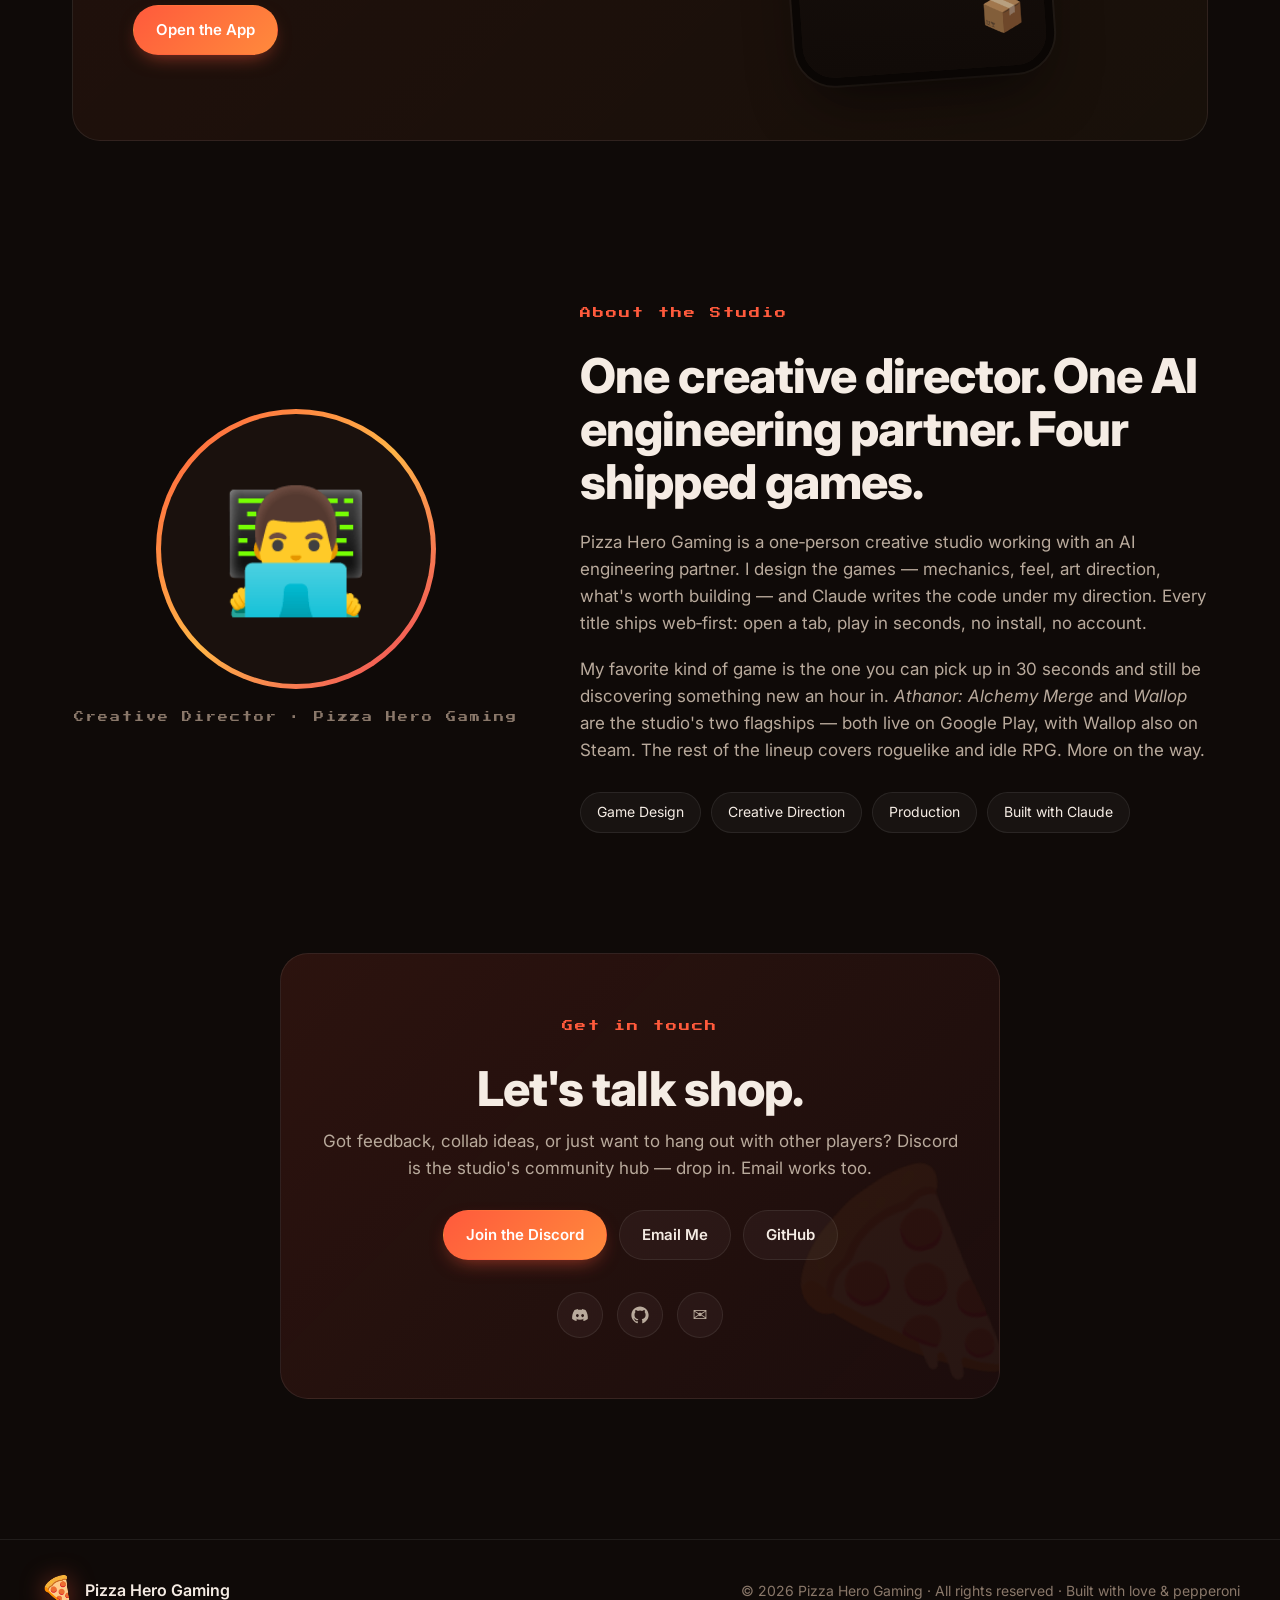
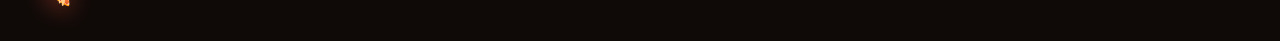
==== commit 29a9099c: "Wallop: launch on Steam Wallop is live on Steam at $5 — flip all pre-launch language to launched sta" ====
--- a/index.html
+++ b/index.html
@@ -59,7 +59,7 @@
         now shipping on mobile and Steam. Four titles released across a 3D bullet‑heaven,
         a discovery‑based crafting alchemist, a roguelike dungeon crawler, and a culinary
         idle RPG, plus a delivery tracker app on the side. Athanor and Wallop are both
-        live on Google Play; Wallop hits Steam July 28, 2026.
+        live on Google Play; Wallop is also on Steam.
       </p>
       <div class="hero-cta">
         <a href="#games" class="btn btn-primary">Play the Games</a>
@@ -148,7 +148,7 @@
             challenge runs.
           </p>
           <div class="beta-callout">
-            <strong>Free‑to‑play with ads on Google Play</strong> — live now. <strong>Premium on Steam for $5</strong> — no ads, no purchases, no timers. Buy it once and play. Releases July 28, 2026 — wishlist to get notified.
+            <strong>Free‑to‑play with ads on Google Play.</strong> <strong>Premium on Steam for $5</strong> — no ads, no purchases, no timers. Buy it once and play.
           </div>
           <div class="game-actions launch-cta">
             <a href="https://play.google.com/store/apps/details?id=com.pizzaherogaming.wallop" target="_blank" rel="noopener" class="play-badge">
@@ -156,7 +156,7 @@
             </a>
             <a href="https://store.steampowered.com/app/4910280/WALLOP/" target="_blank" rel="noopener" class="btn btn-steam btn-sm">
               <svg viewBox="0 0 256 259" width="16" height="16" fill="currentColor" aria-hidden="true"><path d="M127.8 0C60.4 0 5.2 52.4 0 119l68.7 28.7a35.8 35.8 0 0 1 20.4-6.4c.7 0 1.4 0 2 .1l30.6-44.7v-.6c0-26.9 21.7-48.8 48.4-48.8s48.4 21.9 48.4 48.8-21.7 48.8-48.4 48.8h-1.1l-43.6 31.5v1.8c0 20.8-16.7 37.7-37.2 37.7-17.9 0-33-13-36.5-30.4L16.5 205C31 240.4 71 258.8 127.8 258.8c70.5 0 127.6-57.6 127.6-128.7C255.4 57.6 198.3 0 127.8 0zM79.9 196.9l-15.8-6.6c2.8 5.8 7.6 10.7 14 13.4 13.8 5.8 29.8-.8 35.6-14.6a27.3 27.3 0 0 0-14.6-35.6 27.2 27.2 0 0 0-20.5-.2l16.3 6.7c10.2 4.3 15 16 10.8 26.2s-16 15-26.2 10.8zm120.8-100.9c0-17.9-14.6-32.5-32.5-32.5s-32.5 14.6-32.5 32.5 14.6 32.5 32.5 32.5 32.5-14.6 32.5-32.5zm-56.9-.1c0-13.5 11-24.5 24.5-24.5s24.5 11 24.5 24.5-11 24.5-24.5 24.5-24.5-11-24.5-24.5z"/></svg>
-              Wishlist on Steam
+              Get on Steam
             </a>
           </div>
         </div>
@@ -271,8 +271,8 @@
           My favorite kind of game is the one you can pick up in 30 seconds and still be
           discovering something new an hour in. <em>Athanor: Alchemy Merge</em> and
           <em>Wallop</em> are the studio's two flagships — both live on Google Play,
-          with Wallop's Steam release July 28, 2026. The rest of the lineup covers
-          roguelike and idle RPG. More on the way.
+          with Wallop also on Steam. The rest of the lineup covers roguelike and idle
+          RPG. More on the way.
         </p>
         <div class="skills">
           <span class="skill">Game Design</span>
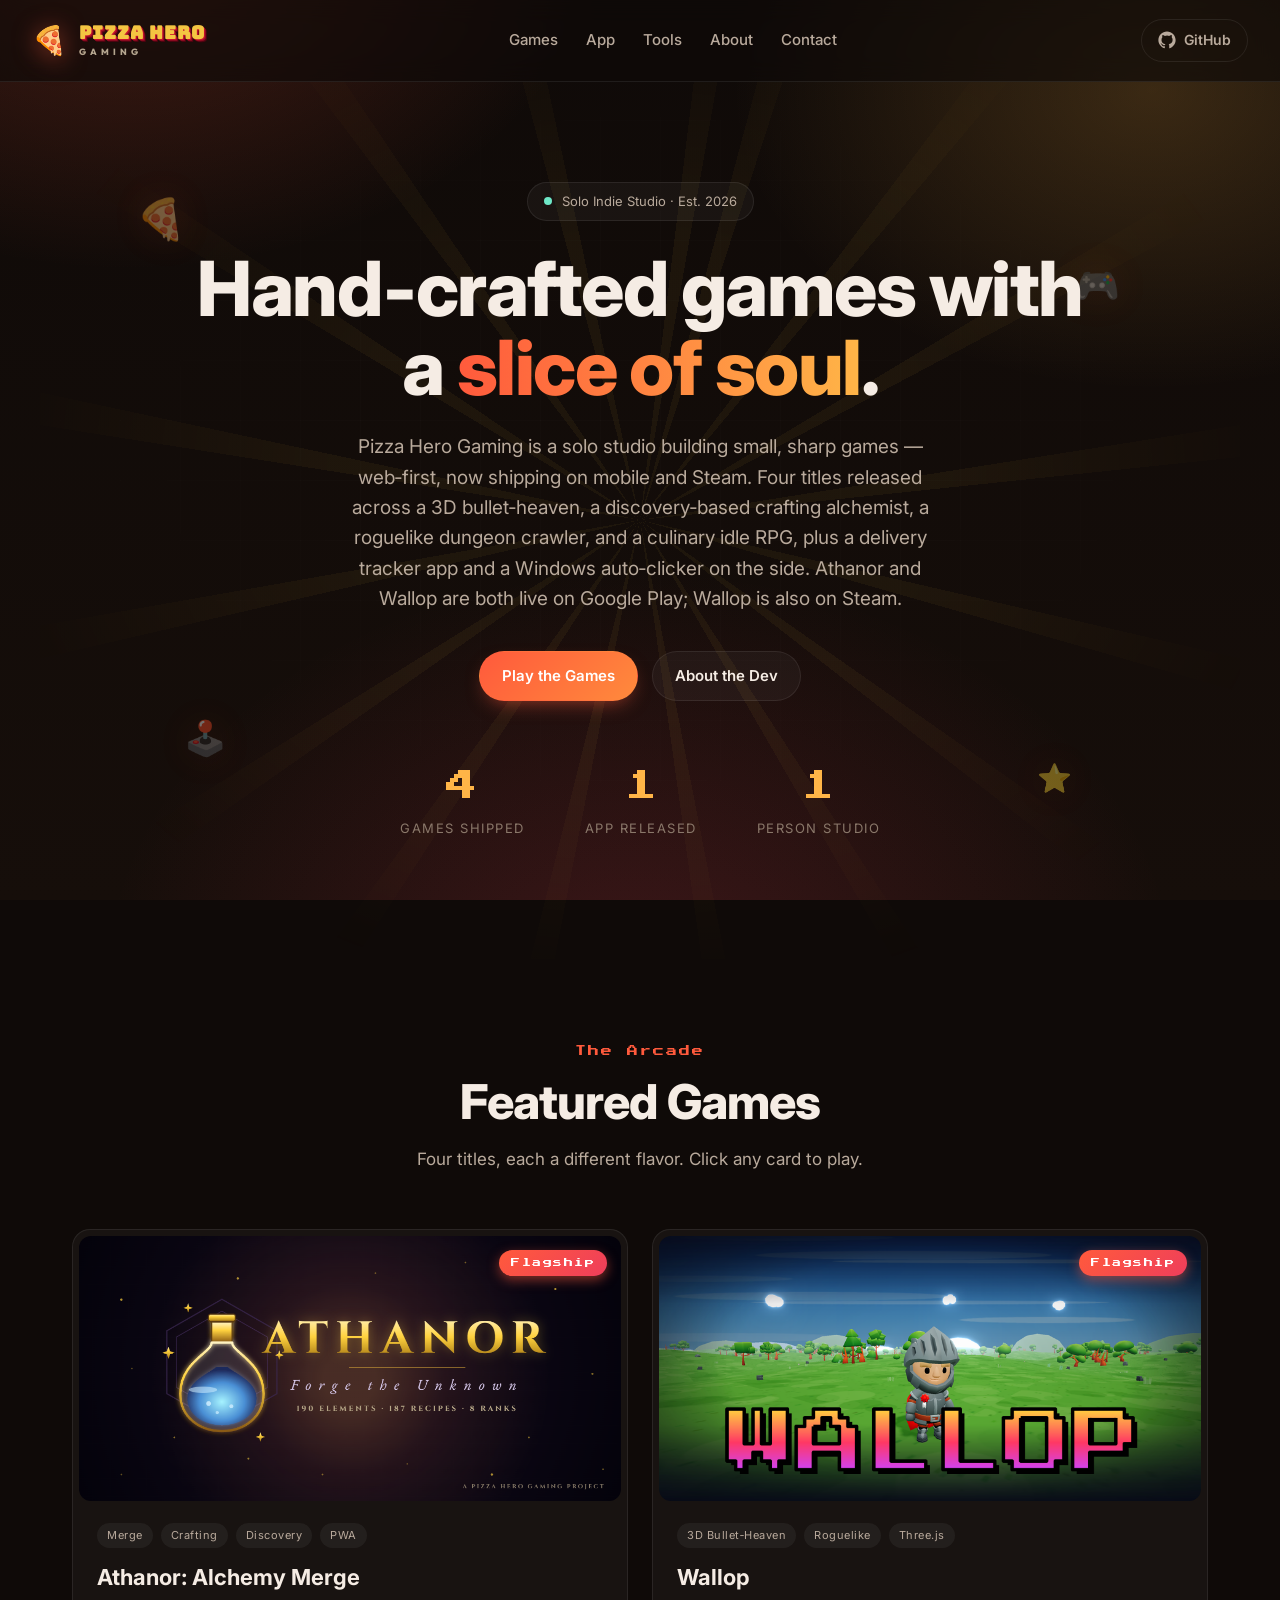
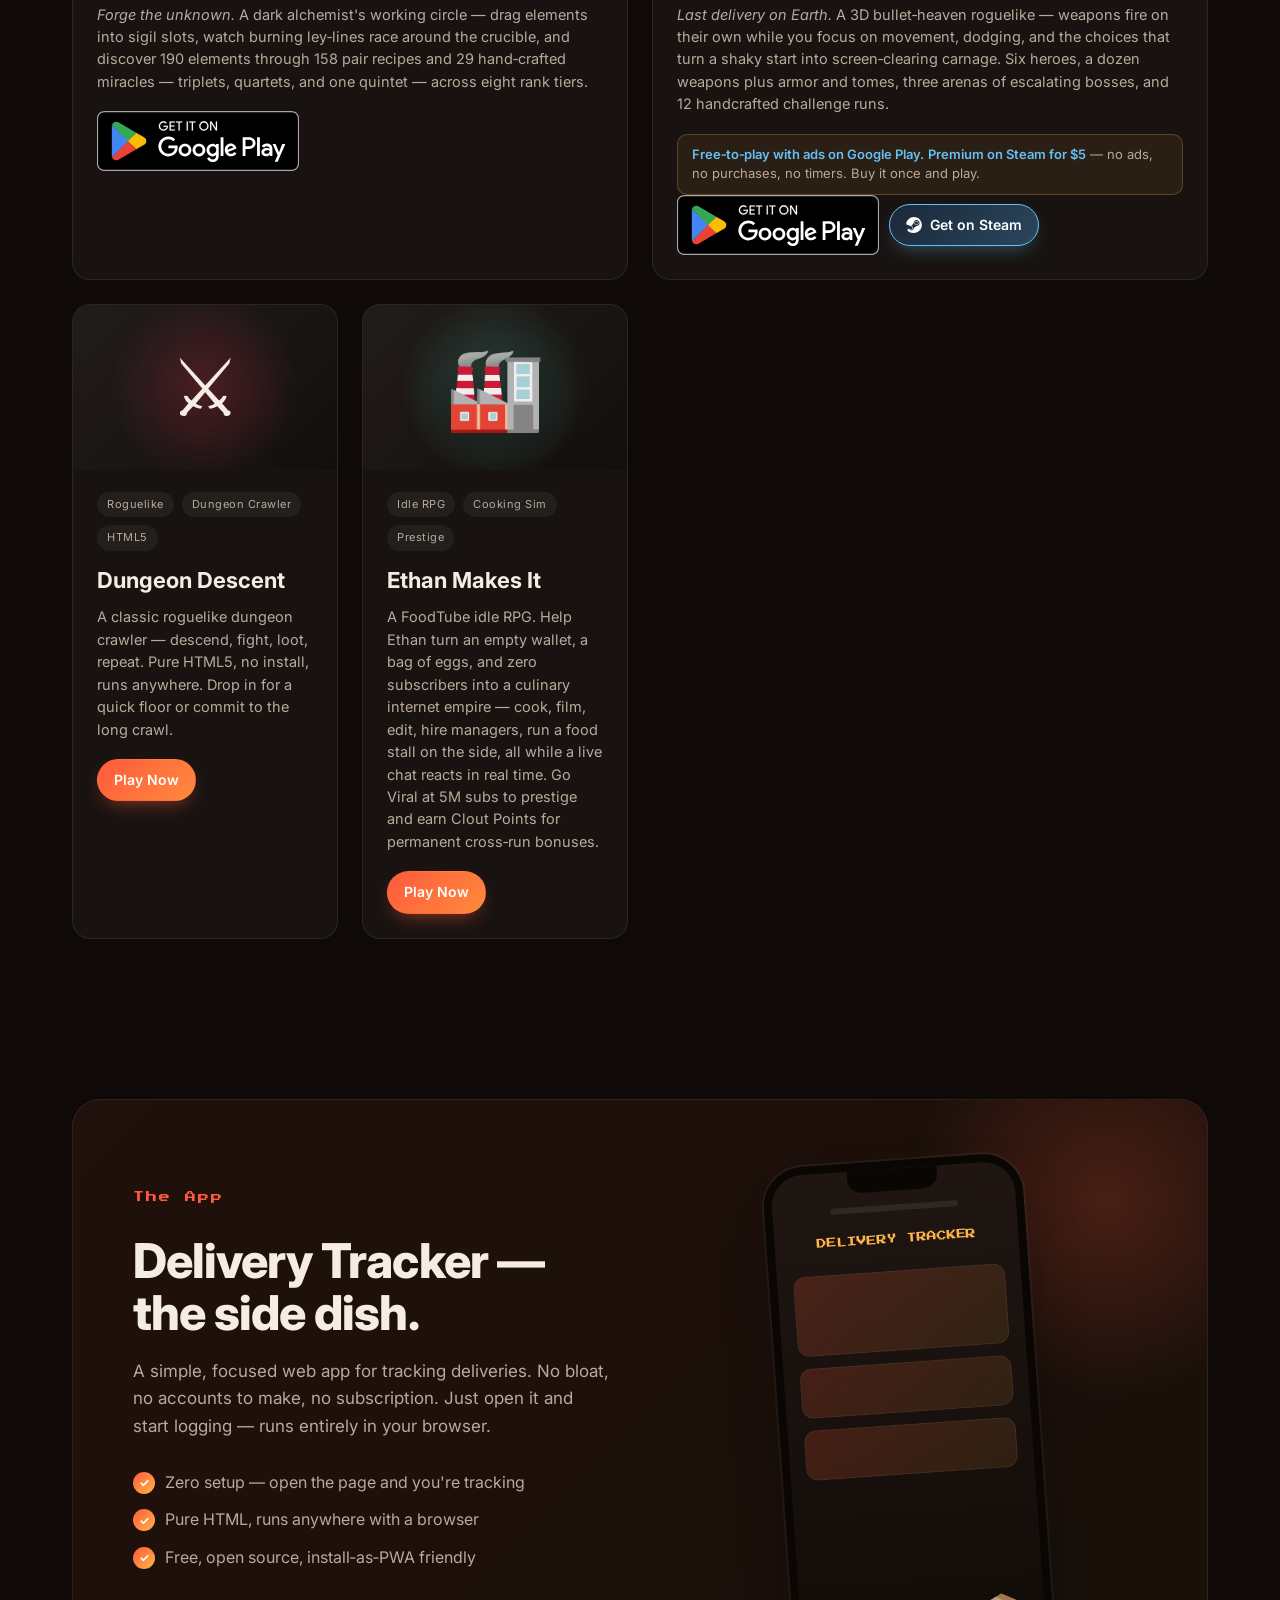
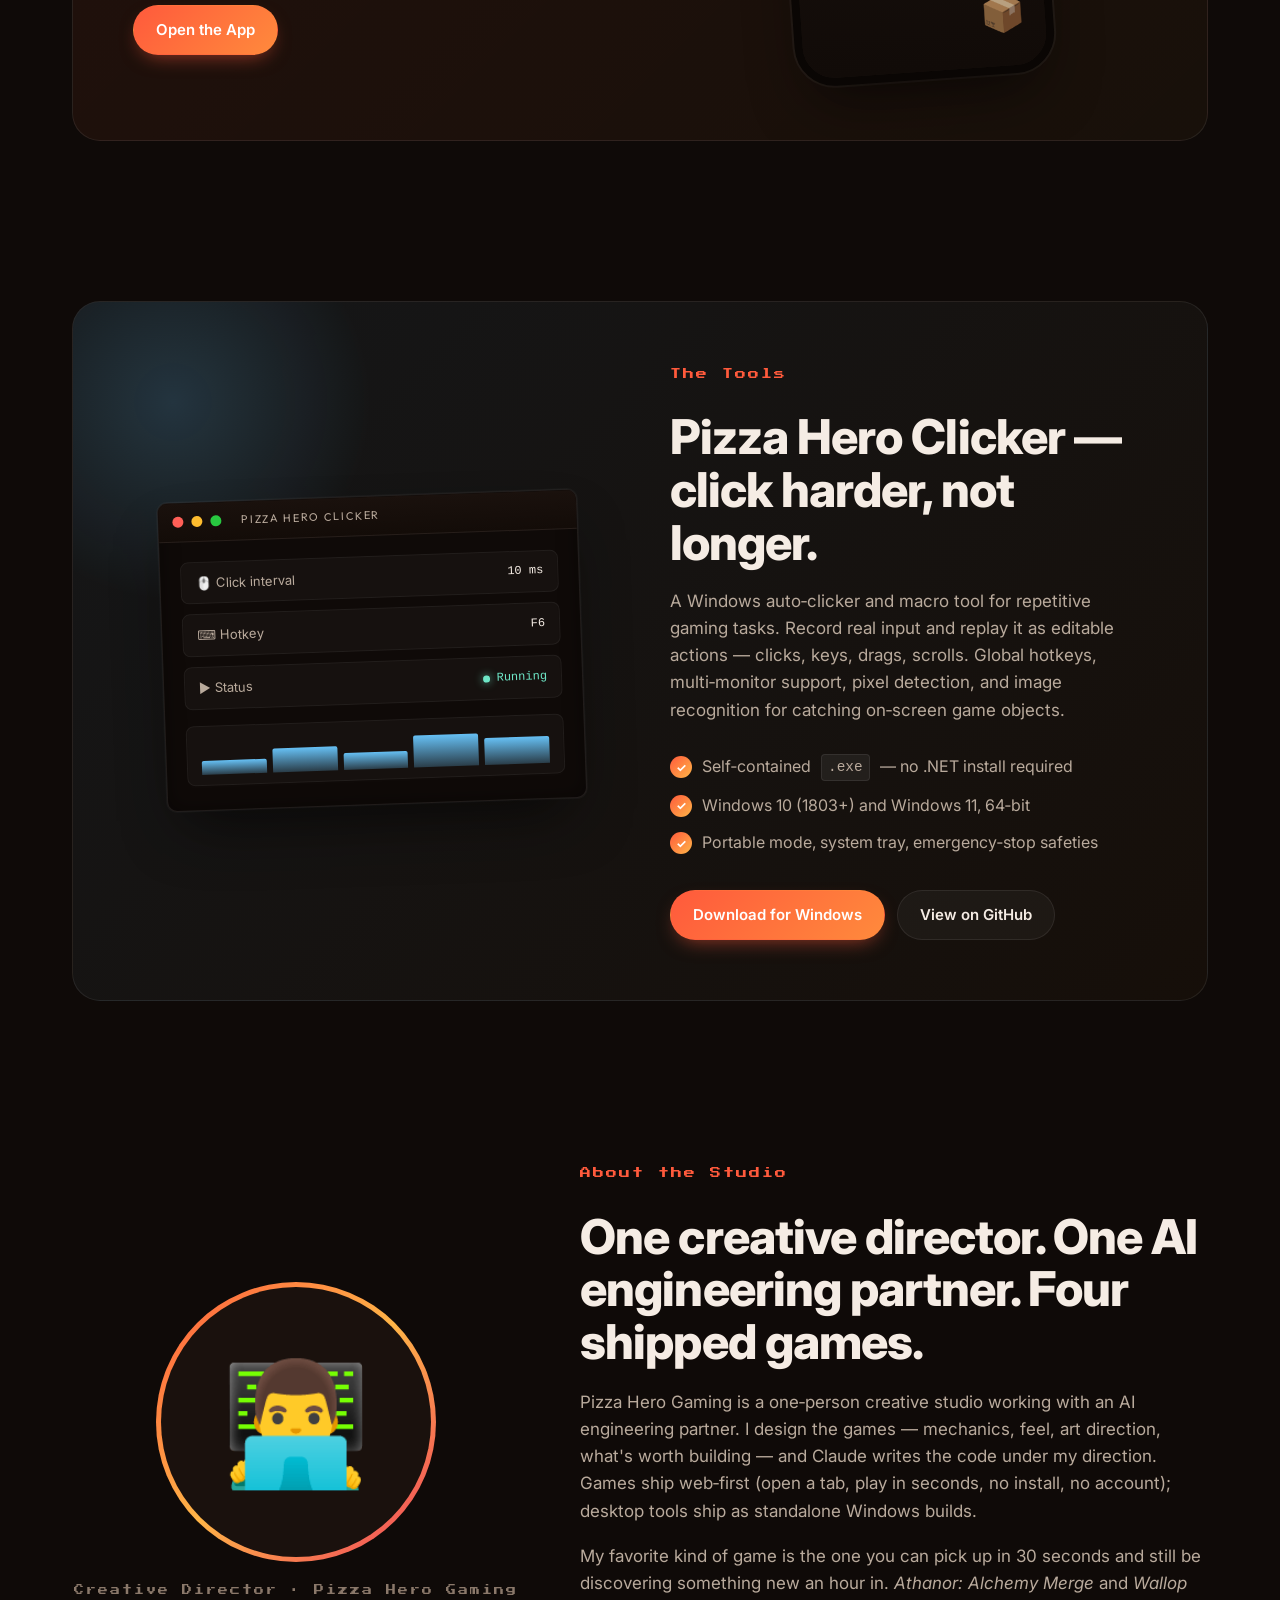
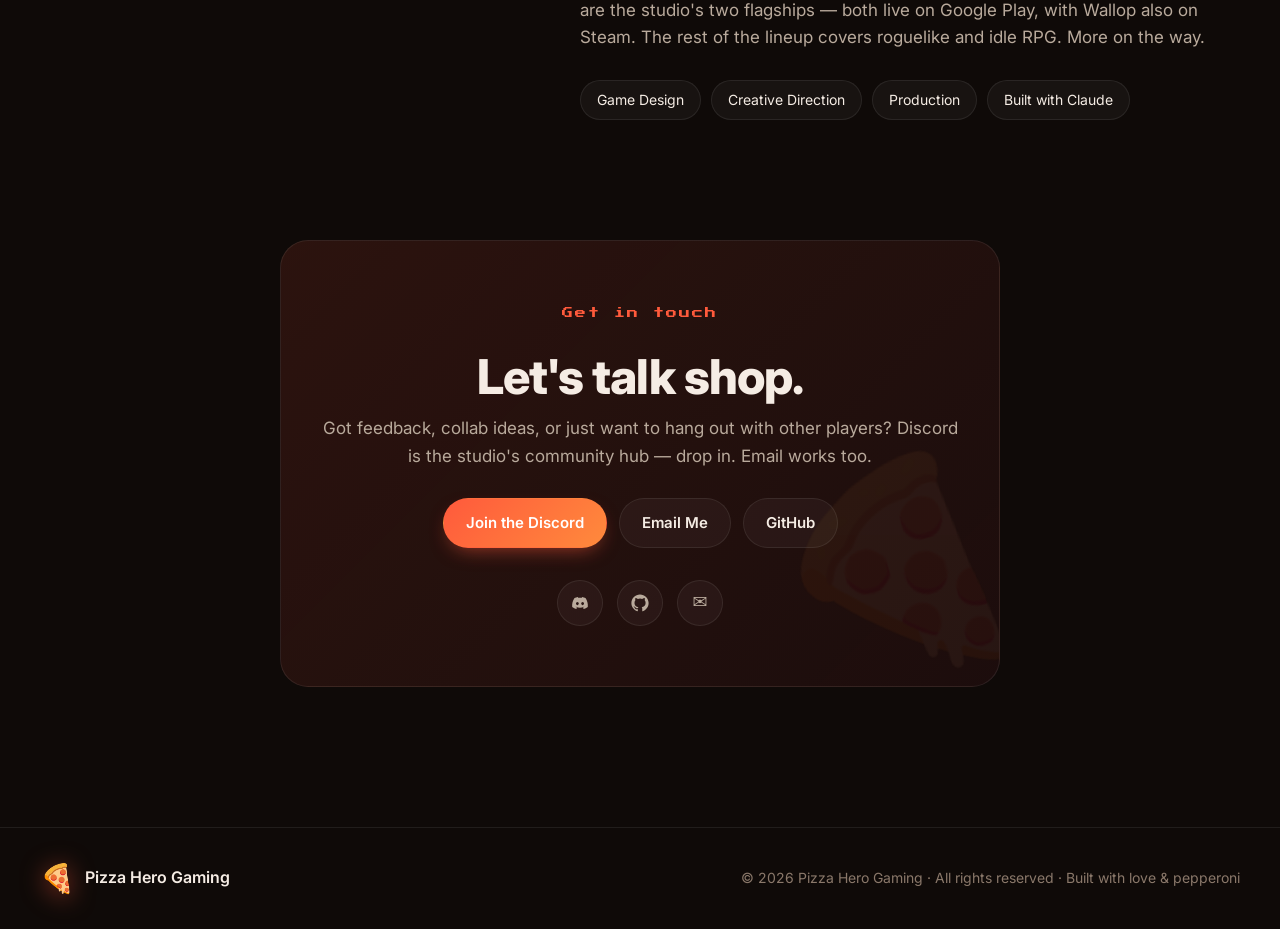
==== commit 6c6ba01a: "Add Tools section with Pizza Hero Clicker New Windows desktop utility (auto-clicker + macro tool) do" ====
--- a/index.html
+++ b/index.html
@@ -31,6 +31,7 @@
     <nav class="nav-links" aria-label="Primary">
       <a href="#games">Games</a>
       <a href="#app">App</a>
+      <a href="#tools">Tools</a>
       <a href="#about">About</a>
       <a href="#contact">Contact</a>
     </nav>
@@ -58,8 +59,8 @@
         Pizza Hero Gaming is a solo studio building small, sharp games — web‑first,
         now shipping on mobile and Steam. Four titles released across a 3D bullet‑heaven,
         a discovery‑based crafting alchemist, a roguelike dungeon crawler, and a culinary
-        idle RPG, plus a delivery tracker app on the side. Athanor and Wallop are both
-        live on Google Play; Wallop is also on Steam.
+        idle RPG, plus a delivery tracker app and a Windows auto‑clicker on the side.
+        Athanor and Wallop are both live on Google Play; Wallop is also on Steam.
       </p>
       <div class="hero-cta">
         <a href="#games" class="btn btn-primary">Play the Games</a>
@@ -249,6 +250,51 @@
     </div>
   </section>
 
+  <!-- TOOLS -->
+  <section id="tools" class="section tools-section">
+    <div class="tools-wrap">
+      <div class="tools-mock" aria-hidden="true">
+        <div class="window">
+          <div class="window-bar">
+            <span class="window-dot red"></span>
+            <span class="window-dot amber"></span>
+            <span class="window-dot green"></span>
+            <span class="window-title">Pizza Hero Clicker</span>
+          </div>
+          <div class="window-body">
+            <div class="window-row"><span class="window-pill">🖱️ Click interval</span><span class="window-value">10 ms</span></div>
+            <div class="window-row"><span class="window-pill">⌨️ Hotkey</span><span class="window-value">F6</span></div>
+            <div class="window-row"><span class="window-pill">▶ Status</span><span class="window-value window-live">Running</span></div>
+            <div class="window-chart">
+              <span class="bar b1"></span><span class="bar b2"></span><span class="bar b3"></span><span class="bar b4"></span><span class="bar b5"></span>
+            </div>
+          </div>
+        </div>
+      </div>
+      <div class="tools-copy">
+        <span class="eyebrow">The Tools</span>
+        <h2>Pizza Hero Clicker — click harder, not longer.</h2>
+        <p>
+          A Windows auto‑clicker and macro tool for repetitive gaming tasks. Record real
+          input and replay it as editable actions — clicks, keys, drags, scrolls. Global
+          hotkeys, multi‑monitor support, pixel detection, and image recognition for
+          catching on‑screen game objects.
+        </p>
+        <ul class="bullets">
+          <li><span class="check">✓</span> Self‑contained <code>.exe</code> — no .NET install required</li>
+          <li><span class="check">✓</span> Windows 10 (1803+) and Windows 11, 64‑bit</li>
+          <li><span class="check">✓</span> Portable mode, system tray, emergency‑stop safeties</li>
+        </ul>
+        <div class="app-cta">
+          <a href="https://github.com/PizzaHeroGaming/PizzaHeroClicker/releases/latest/download/PizzaHeroClicker-Setup.exe" class="btn btn-primary">
+            Download for Windows
+          </a>
+          <a href="https://github.com/PizzaHeroGaming/PizzaHeroClicker" target="_blank" rel="noopener" class="btn btn-secondary">View on GitHub</a>
+        </div>
+      </div>
+    </div>
+  </section>
+
   <!-- ABOUT -->
   <section id="about" class="section about-section">
     <div class="about-grid">
@@ -264,8 +310,9 @@
         <p>
           Pizza Hero Gaming is a one‑person creative studio working with an AI engineering
           partner. I design the games — mechanics, feel, art direction, what's worth
-          building — and Claude writes the code under my direction. Every title ships
-          web‑first: open a tab, play in seconds, no install, no account.
+          building — and Claude writes the code under my direction. Games ship web‑first
+          (open a tab, play in seconds, no install, no account); desktop tools ship as
+          standalone Windows builds.
         </p>
         <p>
           My favorite kind of game is the one you can pick up in 30 seconds and still be
--- a/styles.css
+++ b/styles.css
@@ -754,6 +754,155 @@
 }
 
 /* =========================================================
+   TOOLS (parallel to APP, with a Windows desktop window mock)
+   ========================================================= */
+.tools-section { position: relative; }
+
+.tools-wrap {
+  display: grid;
+  grid-template-columns: 1fr 1fr;
+  gap: 60px;
+  align-items: center;
+  background: linear-gradient(135deg, rgba(102, 192, 244, 0.07), rgba(255, 181, 71, 0.03));
+  border: 1px solid var(--border);
+  border-radius: 28px;
+  padding: 60px;
+  position: relative;
+  overflow: hidden;
+}
+
+.tools-wrap::before {
+  content: '';
+  position: absolute;
+  top: -100px; left: -100px;
+  width: 400px; height: 400px;
+  background: radial-gradient(circle, rgba(102, 192, 244, 0.18), transparent 70%);
+  pointer-events: none;
+}
+
+.tools-copy h2 { margin-top: 12px; margin-bottom: 18px; }
+.tools-copy p { color: var(--text-dim); margin: 0 0 24px; font-size: 17px; }
+.tools-copy code {
+  font-family: 'DM Mono', Consolas, Menlo, monospace;
+  font-size: 0.9em;
+  background: rgba(255, 255, 255, 0.06);
+  border: 1px solid rgba(255, 255, 255, 0.08);
+  padding: 1px 6px;
+  border-radius: 4px;
+}
+
+/* Desktop window mockup */
+.tools-mock { display: flex; justify-content: center; }
+
+.window {
+  width: 100%;
+  max-width: 420px;
+  background: #0f0a08;
+  border-radius: 10px;
+  border: 1px solid rgba(255, 255, 255, 0.08);
+  box-shadow: 0 30px 60px -20px rgba(0, 0, 0, 0.6),
+              0 0 0 1px rgba(255, 255, 255, 0.03),
+              inset 0 0 20px rgba(0, 0, 0, 0.4);
+  overflow: hidden;
+  transform: rotate(-2deg);
+  transition: transform 0.4s ease;
+}
+.window:hover { transform: rotate(0deg) scale(1.02); }
+
+.window-bar {
+  display: flex;
+  align-items: center;
+  gap: 8px;
+  padding: 10px 14px;
+  background: linear-gradient(180deg, #1a110d, #130c08);
+  border-bottom: 1px solid rgba(255, 255, 255, 0.06);
+}
+
+.window-dot {
+  width: 11px; height: 11px; border-radius: 50%;
+  display: inline-block;
+}
+.window-dot.red    { background: #ff5f57; }
+.window-dot.amber  { background: #febc2e; }
+.window-dot.green  { background: #28c840; }
+
+.window-title {
+  margin-left: 12px;
+  font-family: 'Outfit', sans-serif;
+  font-size: 11px;
+  letter-spacing: 0.15em;
+  text-transform: uppercase;
+  color: var(--text-dim);
+}
+
+.window-body {
+  padding: 20px 20px 24px;
+  display: flex;
+  flex-direction: column;
+  gap: 10px;
+}
+
+.window-row {
+  display: flex;
+  align-items: center;
+  justify-content: space-between;
+  gap: 12px;
+  padding: 10px 14px;
+  background: rgba(255, 255, 255, 0.03);
+  border: 1px solid rgba(255, 255, 255, 0.05);
+  border-radius: 8px;
+  font-size: 13px;
+}
+
+.window-pill {
+  color: var(--text-dim);
+}
+
+.window-value {
+  font-family: 'DM Mono', Consolas, Menlo, monospace;
+  color: var(--text);
+  font-size: 12px;
+}
+
+.window-value.window-live {
+  color: #6ee7c7;
+  position: relative;
+  padding-left: 14px;
+}
+.window-value.window-live::before {
+  content: '';
+  position: absolute;
+  left: 0; top: 50%;
+  transform: translateY(-50%);
+  width: 7px; height: 7px; border-radius: 50%;
+  background: #6ee7c7;
+  box-shadow: 0 0 8px rgba(110, 231, 199, 0.75);
+  animation: pulse 1.6s ease-in-out infinite;
+}
+
+.window-chart {
+  display: flex;
+  align-items: flex-end;
+  gap: 6px;
+  height: 60px;
+  margin-top: 6px;
+  padding: 10px 14px;
+  background: rgba(255, 255, 255, 0.03);
+  border: 1px solid rgba(255, 255, 255, 0.05);
+  border-radius: 8px;
+}
+.window-chart .bar {
+  flex: 1;
+  background: linear-gradient(180deg, #66c0f4, rgba(102, 192, 244, 0.25));
+  border-radius: 2px 2px 0 0;
+}
+.window-chart .b1 { height: 38%; }
+.window-chart .b2 { height: 62%; }
+.window-chart .b3 { height: 45%; }
+.window-chart .b4 { height: 85%; }
+.window-chart .b5 { height: 70%; }
+
+/* =========================================================
    ABOUT
    ========================================================= */
 .about-grid {
@@ -910,7 +1059,8 @@
    ========================================================= */
 @media (max-width: 900px) {
   .nav-links { display: none; }
-  .app-wrap { grid-template-columns: 1fr; padding: 40px 28px; gap: 40px; }
+  .app-wrap,
+  .tools-wrap { grid-template-columns: 1fr; padding: 40px 28px; gap: 40px; }
   .about-grid { grid-template-columns: 1fr; text-align: center; gap: 40px; }
   .skills { justify-content: center; }
   .hero-stats { gap: 32px; }
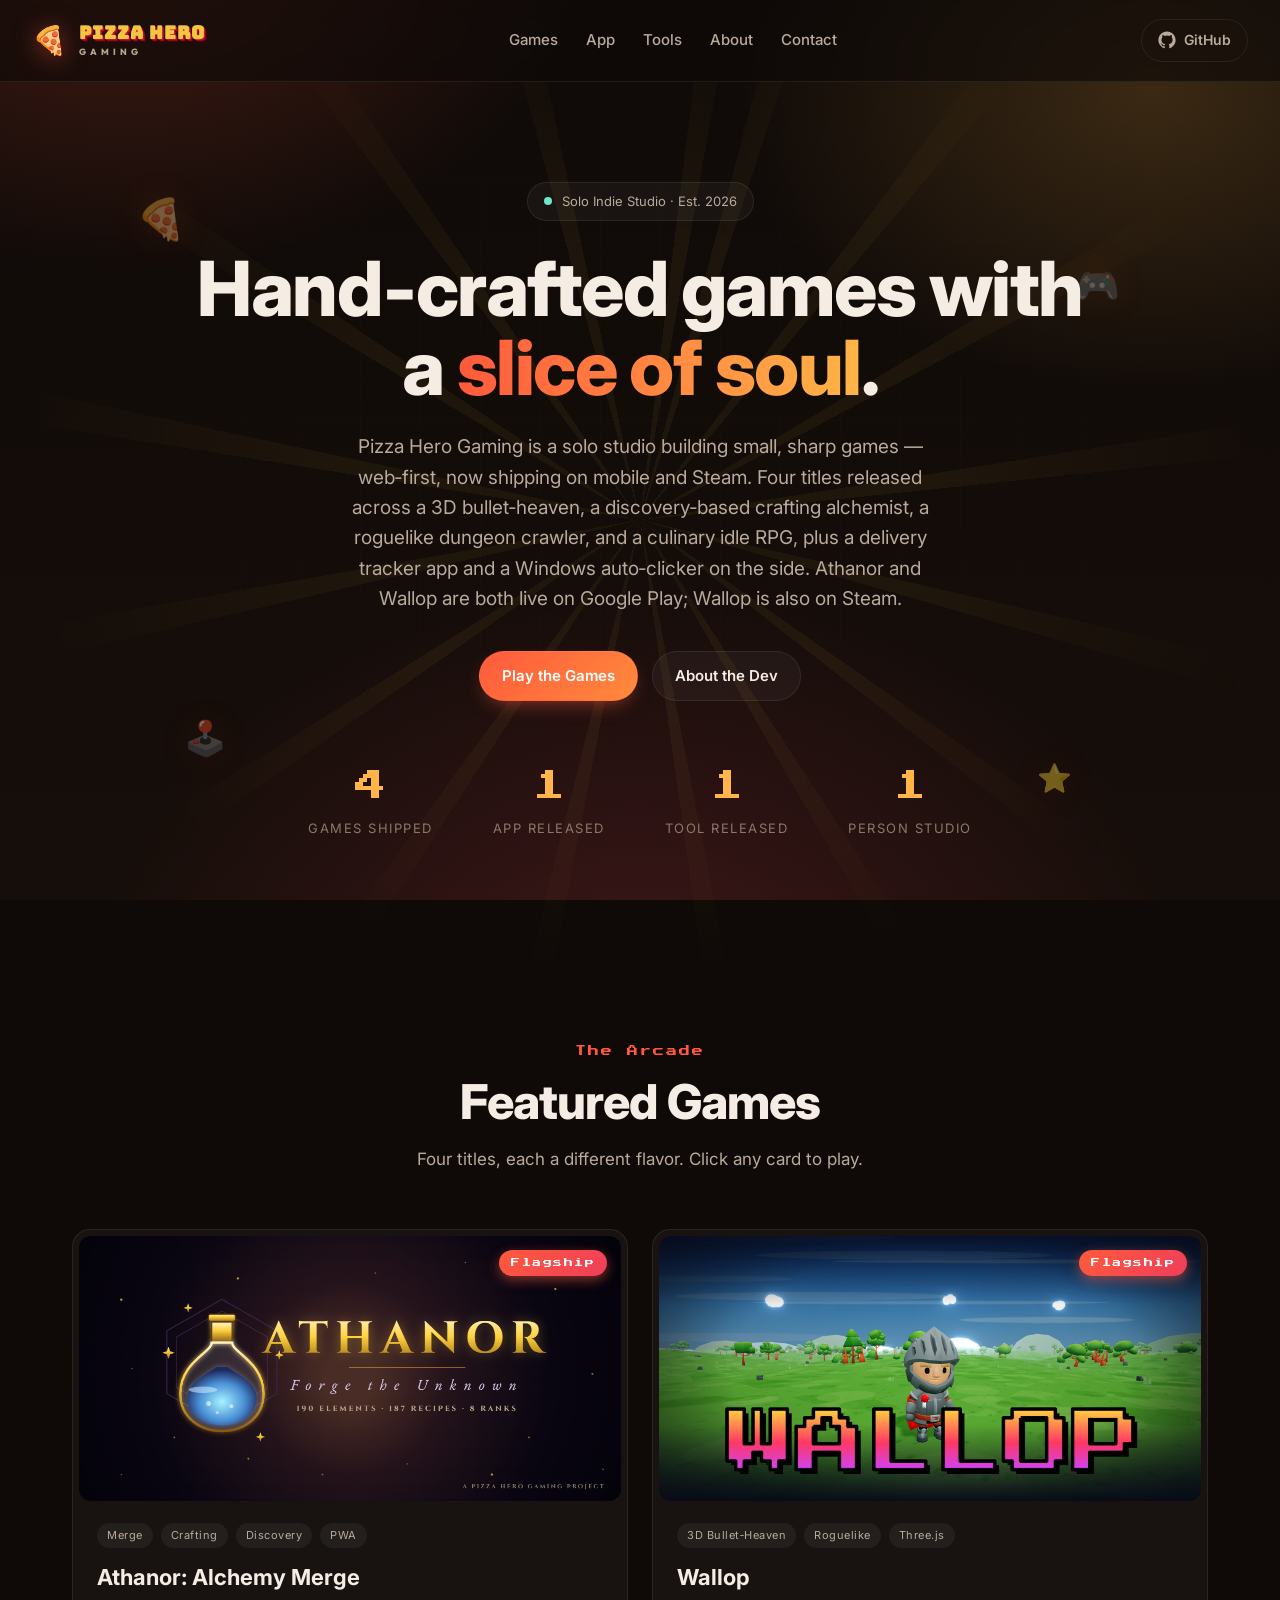
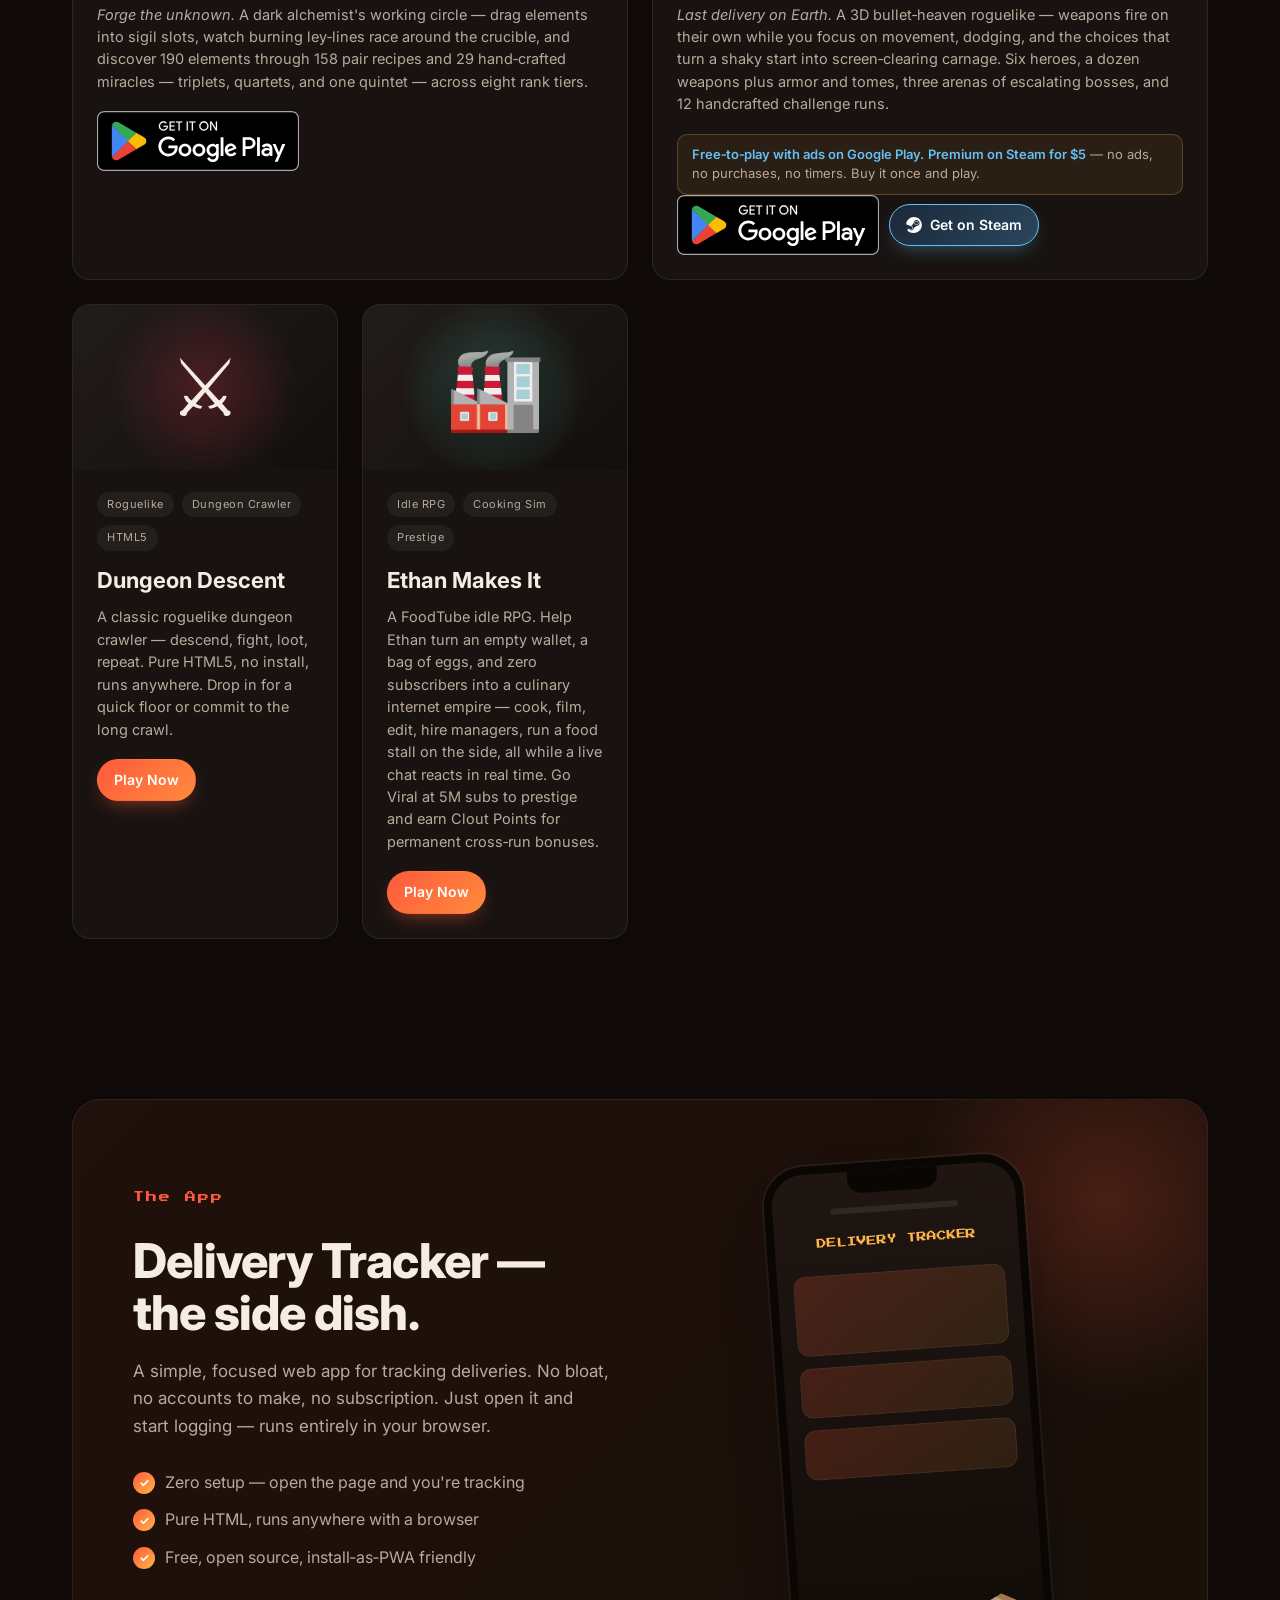
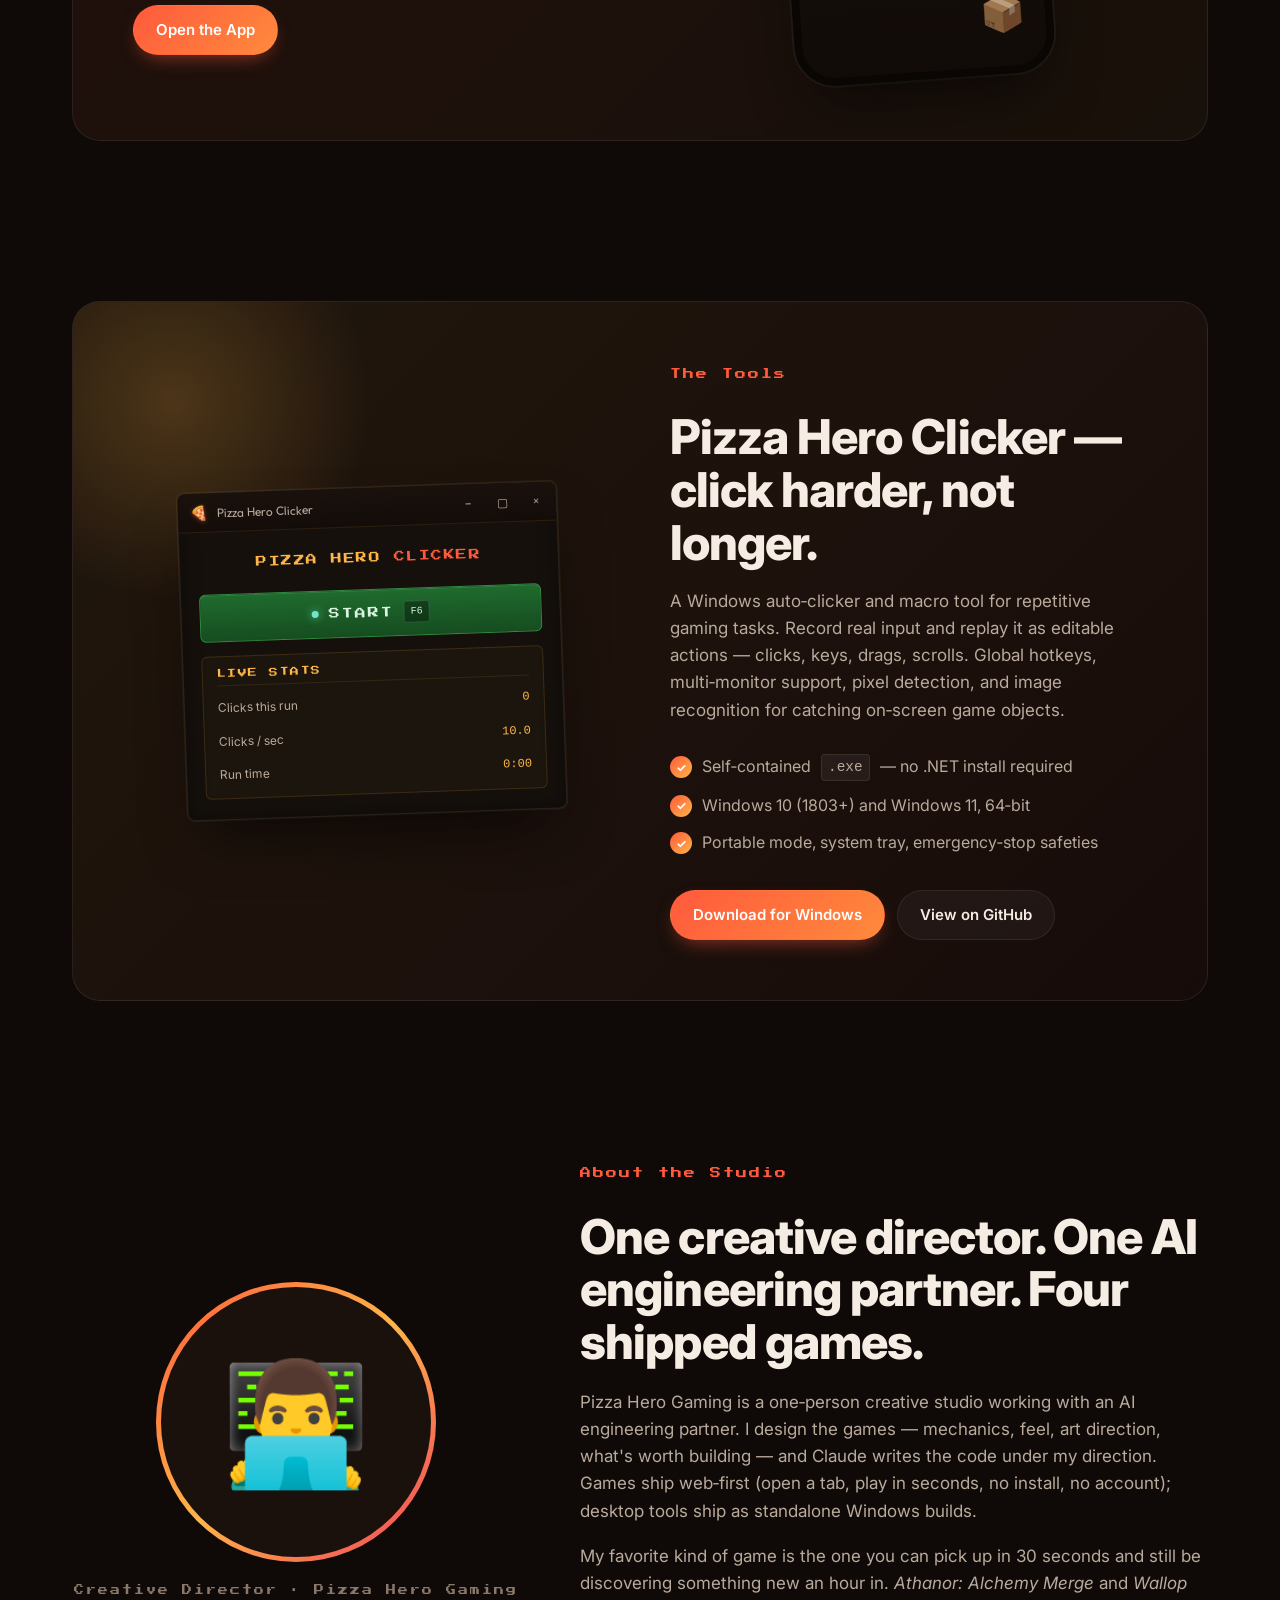
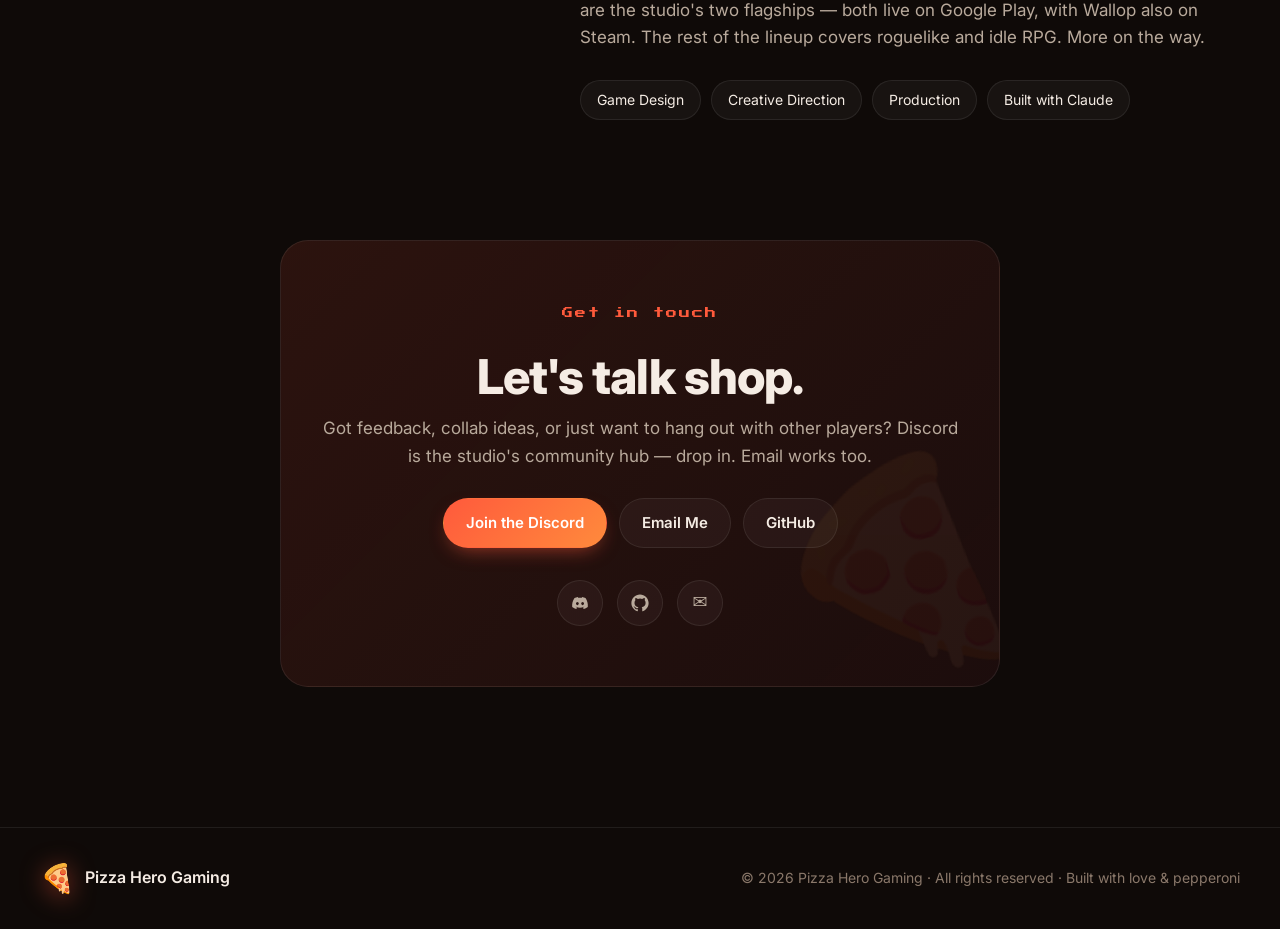
==== commit 1b68c6bc: "Tools section: match pizza-warm palette + add tool to hero stats Rework the Tools section window moc" ====
--- a/index.html
+++ b/index.html
@@ -77,6 +77,10 @@
         </div>
         <div class="stat">
           <div class="stat-num">1</div>
+          <div class="stat-label">Tool released</div>
+        </div>
+        <div class="stat">
+          <div class="stat-num">1</div>
           <div class="stat-label">Person studio</div>
         </div>
       </div>
@@ -256,17 +260,27 @@
       <div class="tools-mock" aria-hidden="true">
         <div class="window">
           <div class="window-bar">
-            <span class="window-dot red"></span>
-            <span class="window-dot amber"></span>
-            <span class="window-dot green"></span>
+            <span class="window-icon">🍕</span>
             <span class="window-title">Pizza Hero Clicker</span>
+            <span class="window-controls">
+              <span class="window-ctrl">−</span>
+              <span class="window-ctrl">▢</span>
+              <span class="window-ctrl window-close">×</span>
+            </span>
           </div>
           <div class="window-body">
-            <div class="window-row"><span class="window-pill">🖱️ Click interval</span><span class="window-value">10 ms</span></div>
-            <div class="window-row"><span class="window-pill">⌨️ Hotkey</span><span class="window-value">F6</span></div>
-            <div class="window-row"><span class="window-pill">▶ Status</span><span class="window-value window-live">Running</span></div>
-            <div class="window-chart">
-              <span class="bar b1"></span><span class="bar b2"></span><span class="bar b3"></span><span class="bar b4"></span><span class="bar b5"></span>
+            <div class="window-brand">
+              PIZZA HERO <span class="window-brand-accent">CLICKER</span>
+            </div>
+            <div class="window-start">
+              <span class="window-start-dot"></span>
+              START <kbd>F6</kbd>
+            </div>
+            <div class="window-stats">
+              <div class="window-stats-title">LIVE STATS</div>
+              <div class="window-row"><span>Clicks this run</span><span class="window-value">0</span></div>
+              <div class="window-row"><span>Clicks / sec</span><span class="window-value">10.0</span></div>
+              <div class="window-row"><span>Run time</span><span class="window-value">0:00</span></div>
             </div>
           </div>
         </div>
--- a/styles.css
+++ b/styles.css
@@ -754,7 +754,8 @@
 }
 
 /* =========================================================
-   TOOLS (parallel to APP, with a Windows desktop window mock)
+   TOOLS (parallel to APP, with a Windows desktop window mock
+   styled to match the actual Pizza Hero Clicker app palette)
    ========================================================= */
 .tools-section { position: relative; }
 
@@ -763,7 +764,7 @@
   grid-template-columns: 1fr 1fr;
   gap: 60px;
   align-items: center;
-  background: linear-gradient(135deg, rgba(102, 192, 244, 0.07), rgba(255, 181, 71, 0.03));
+  background: linear-gradient(135deg, rgba(255, 181, 71, 0.08), rgba(239, 62, 91, 0.04));
   border: 1px solid var(--border);
   border-radius: 28px;
   padding: 60px;
@@ -776,14 +777,14 @@
   position: absolute;
   top: -100px; left: -100px;
   width: 400px; height: 400px;
-  background: radial-gradient(circle, rgba(102, 192, 244, 0.18), transparent 70%);
+  background: radial-gradient(circle, rgba(255, 181, 71, 0.2), transparent 70%);
   pointer-events: none;
 }
 
 .tools-copy h2 { margin-top: 12px; margin-bottom: 18px; }
 .tools-copy p { color: var(--text-dim); margin: 0 0 24px; font-size: 17px; }
 .tools-copy code {
-  font-family: 'DM Mono', Consolas, Menlo, monospace;
+  font-family: Consolas, Menlo, monospace;
   font-size: 0.9em;
   background: rgba(255, 255, 255, 0.06);
   border: 1px solid rgba(255, 255, 255, 0.08);
@@ -791,17 +792,17 @@
   border-radius: 4px;
 }
 
-/* Desktop window mockup */
+/* Desktop window mockup — Windows-style chrome, Pizza Hero Clicker look */
 .tools-mock { display: flex; justify-content: center; }
 
 .window {
   width: 100%;
-  max-width: 420px;
-  background: #0f0a08;
-  border-radius: 10px;
+  max-width: 380px;
+  background: #15100c;
+  border-radius: 8px;
   border: 1px solid rgba(255, 255, 255, 0.08);
-  box-shadow: 0 30px 60px -20px rgba(0, 0, 0, 0.6),
-              0 0 0 1px rgba(255, 255, 255, 0.03),
+  box-shadow: 0 30px 60px -20px rgba(0, 0, 0, 0.65),
+              0 0 0 1px rgba(255, 181, 71, 0.08),
               inset 0 0 20px rgba(0, 0, 0, 0.4);
   overflow: hidden;
   transform: rotate(-2deg);
@@ -809,37 +810,111 @@
 }
 .window:hover { transform: rotate(0deg) scale(1.02); }
 
+/* Title bar — Windows style: icon left, title, min/max/close controls right */
 .window-bar {
   display: flex;
   align-items: center;
-  gap: 8px;
-  padding: 10px 14px;
+  padding: 8px 4px 8px 12px;
   background: linear-gradient(180deg, #1a110d, #130c08);
-  border-bottom: 1px solid rgba(255, 255, 255, 0.06);
-}
-
-.window-dot {
-  width: 11px; height: 11px; border-radius: 50%;
-  display: inline-block;
-}
-.window-dot.red    { background: #ff5f57; }
-.window-dot.amber  { background: #febc2e; }
-.window-dot.green  { background: #28c840; }
-
+  border-bottom: 1px solid rgba(255, 181, 71, 0.08);
+  gap: 10px;
+}
+.window-icon {
+  font-size: 14px;
+  filter: drop-shadow(0 1px 2px rgba(255, 90, 60, 0.5));
+}
 .window-title {
-  margin-left: 12px;
   font-family: 'Outfit', sans-serif;
-  font-size: 11px;
-  letter-spacing: 0.15em;
-  text-transform: uppercase;
-  color: var(--text-dim);
-}
-
+  font-size: 12px;
+  color: var(--text-dim);
+  flex: 1;
+}
+.window-controls {
+  display: flex;
+  gap: 2px;
+}
+.window-ctrl {
+  width: 32px; height: 22px;
+  display: inline-flex;
+  align-items: center;
+  justify-content: center;
+  font-size: 12px;
+  color: var(--text-dim);
+  font-family: 'Outfit', sans-serif;
+  line-height: 1;
+}
+.window-close { color: rgba(255, 255, 255, 0.5); }
+
+/* Body */
 .window-body {
-  padding: 20px 20px 24px;
+  padding: 18px 18px 20px;
   display: flex;
   flex-direction: column;
+  gap: 14px;
+}
+
+/* The in-app "PIZZA HERO CLICKER" wordmark */
+.window-brand {
+  font-family: var(--font-display);
+  font-size: 11px;
+  letter-spacing: 1.5px;
+  color: var(--accent);
+  text-align: center;
+  padding: 4px 0 8px;
+}
+.window-brand-accent { color: var(--primary); }
+
+/* Green START button to match the real app */
+.window-start {
+  display: flex;
+  align-items: center;
+  justify-content: center;
   gap: 10px;
+  padding: 12px;
+  background: linear-gradient(180deg, #1f6b2e, #164d20);
+  border: 1px solid #2f8a3f;
+  border-radius: 6px;
+  color: #d9f5df;
+  font-family: var(--font-display);
+  font-size: 11px;
+  letter-spacing: 2px;
+  box-shadow: inset 0 1px 0 rgba(255, 255, 255, 0.1);
+}
+.window-start kbd {
+  font-family: Consolas, Menlo, monospace;
+  font-size: 10px;
+  padding: 2px 6px;
+  background: rgba(0, 0, 0, 0.35);
+  border: 1px solid rgba(255, 255, 255, 0.12);
+  border-radius: 3px;
+  color: #d9f5df;
+  letter-spacing: 0;
+}
+.window-start-dot {
+  width: 7px; height: 7px; border-radius: 50%;
+  background: #6ee7c7;
+  box-shadow: 0 0 8px rgba(110, 231, 199, 0.75);
+  animation: pulse 1.6s ease-in-out infinite;
+}
+
+/* LIVE STATS panel — mirrors the actual app's dark bordered panel */
+.window-stats {
+  background: rgba(255, 181, 71, 0.03);
+  border: 1px solid rgba(255, 181, 71, 0.15);
+  border-radius: 6px;
+  padding: 10px 14px;
+  display: flex;
+  flex-direction: column;
+  gap: 6px;
+}
+.window-stats-title {
+  font-family: var(--font-display);
+  font-size: 9px;
+  letter-spacing: 1.5px;
+  color: var(--accent);
+  padding-bottom: 4px;
+  border-bottom: 1px solid rgba(255, 181, 71, 0.1);
+  margin-bottom: 2px;
 }
 
 .window-row {
@@ -847,60 +922,16 @@
   align-items: center;
   justify-content: space-between;
   gap: 12px;
-  padding: 10px 14px;
-  background: rgba(255, 255, 255, 0.03);
-  border: 1px solid rgba(255, 255, 255, 0.05);
-  border-radius: 8px;
-  font-size: 13px;
-}
-
-.window-pill {
+  padding: 4px 0;
+  font-size: 12px;
   color: var(--text-dim);
 }
 
 .window-value {
-  font-family: 'DM Mono', Consolas, Menlo, monospace;
-  color: var(--text);
+  font-family: Consolas, Menlo, monospace;
+  color: var(--accent);
   font-size: 12px;
 }
-
-.window-value.window-live {
-  color: #6ee7c7;
-  position: relative;
-  padding-left: 14px;
-}
-.window-value.window-live::before {
-  content: '';
-  position: absolute;
-  left: 0; top: 50%;
-  transform: translateY(-50%);
-  width: 7px; height: 7px; border-radius: 50%;
-  background: #6ee7c7;
-  box-shadow: 0 0 8px rgba(110, 231, 199, 0.75);
-  animation: pulse 1.6s ease-in-out infinite;
-}
-
-.window-chart {
-  display: flex;
-  align-items: flex-end;
-  gap: 6px;
-  height: 60px;
-  margin-top: 6px;
-  padding: 10px 14px;
-  background: rgba(255, 255, 255, 0.03);
-  border: 1px solid rgba(255, 255, 255, 0.05);
-  border-radius: 8px;
-}
-.window-chart .bar {
-  flex: 1;
-  background: linear-gradient(180deg, #66c0f4, rgba(102, 192, 244, 0.25));
-  border-radius: 2px 2px 0 0;
-}
-.window-chart .b1 { height: 38%; }
-.window-chart .b2 { height: 62%; }
-.window-chart .b3 { height: 45%; }
-.window-chart .b4 { height: 85%; }
-.window-chart .b5 { height: 70%; }
 
 /* =========================================================
    ABOUT
